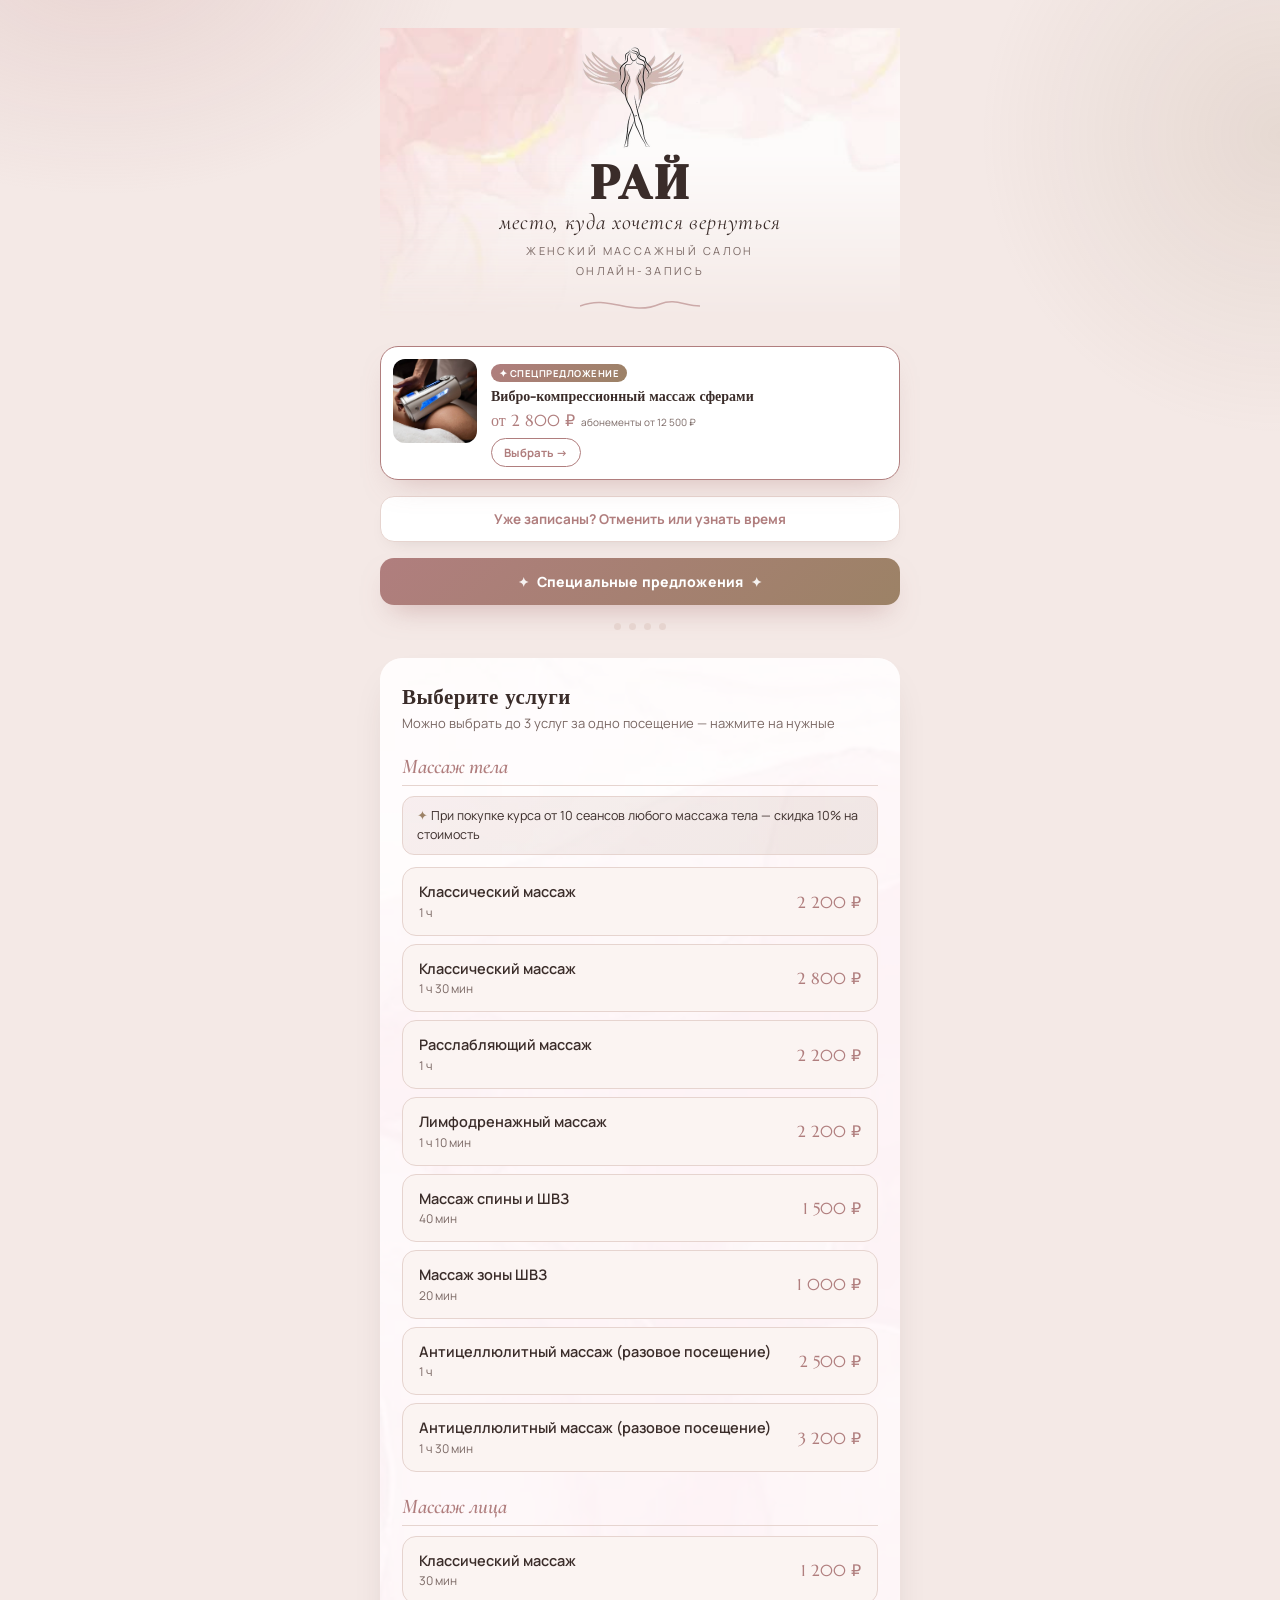
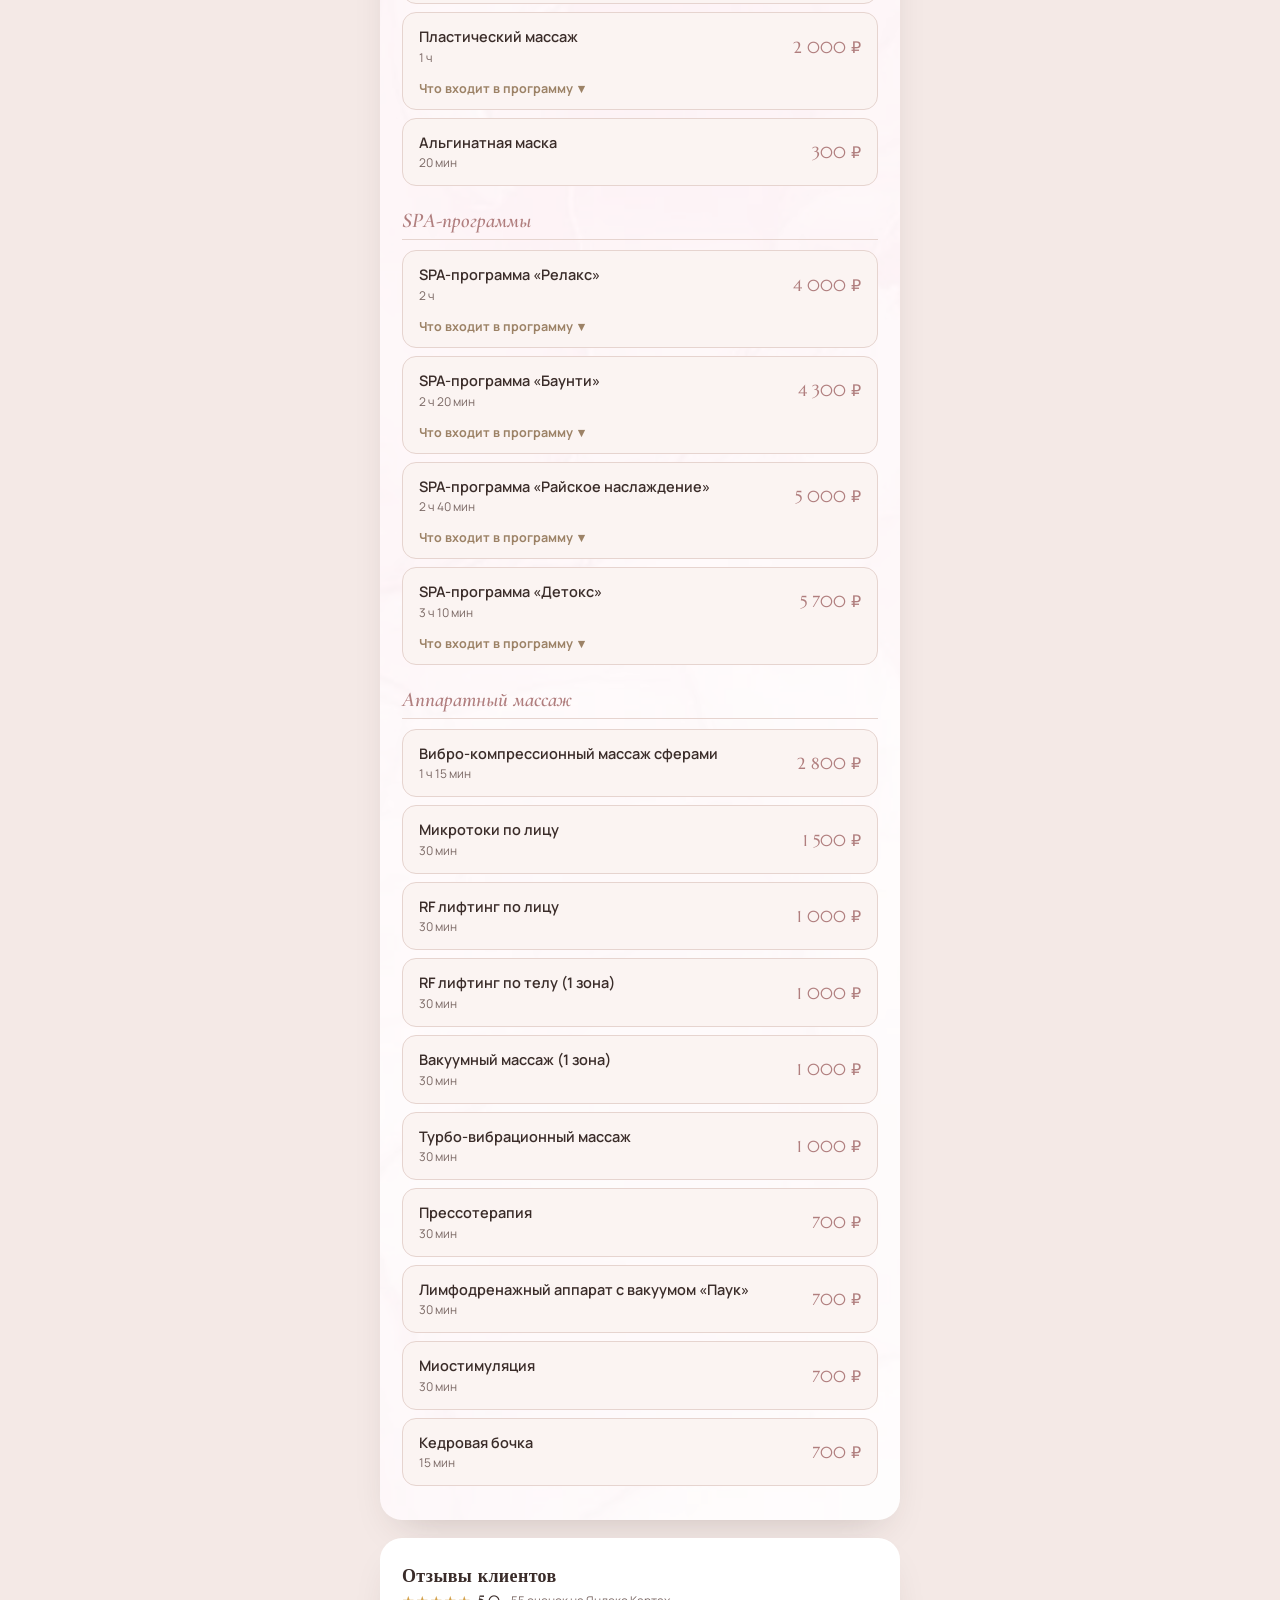
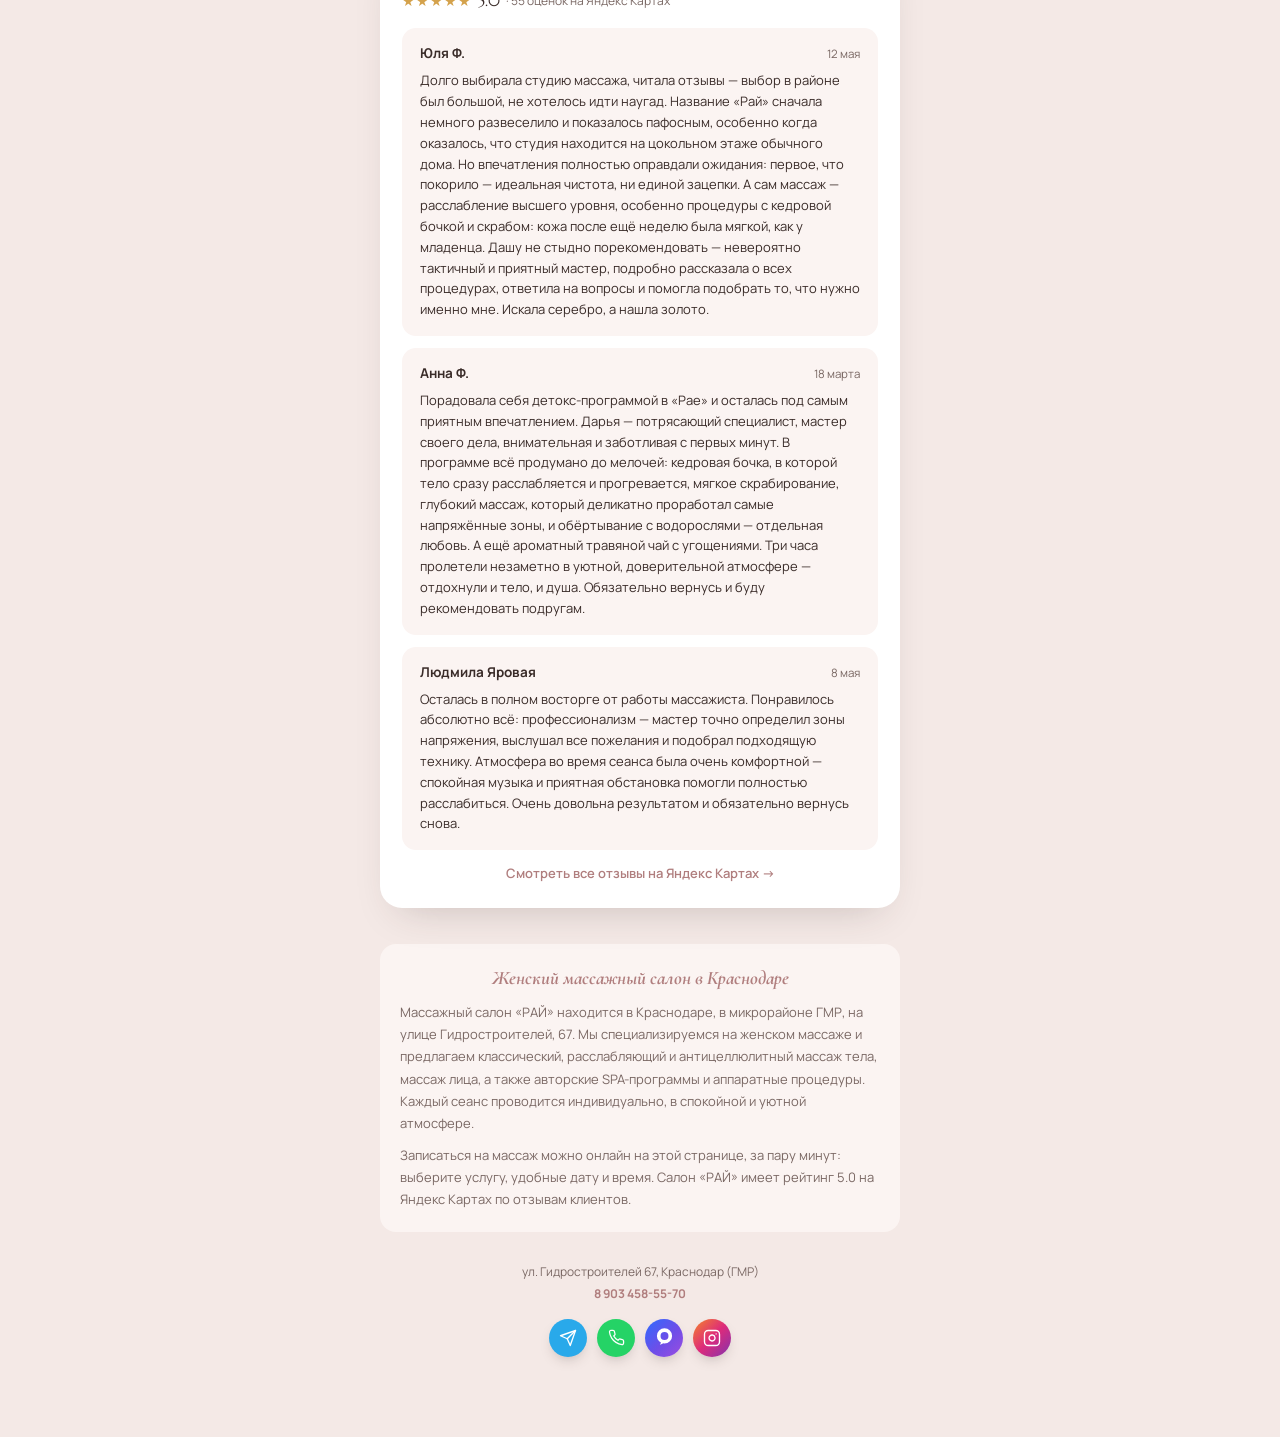
==== index.html @ a8d8741f "Add files via upload" ====
<!DOCTYPE html>
<html lang="ru">
<head>
<meta charset="UTF-8">
<meta name="viewport" content="width=device-width, initial-scale=1.0, maximum-scale=1.0">
<meta name="yandex-verification" content="b74f1791a8549907" />
<title>Женский массажный салон РАЙ в Краснодаре — онлайн-запись | rai-krd.ru</title>
<meta name="description" content="Женский массажный салон «РАЙ» в Краснодаре (ГМР, ул. Гидростроителей 67). Классический, расслабляющий, антицеллюлитный массаж, SPA-программы, массаж лица, аппаратные процедуры. Удобная онлайн-запись. Рейтинг 5.0 на Яндекс Картах.">
<meta name="keywords" content="массажный салон Краснодар, женский массаж Краснодар, массаж ГМР, массажный салон Гидростроителей, антицеллюлитный массаж Краснодар, спа программы Краснодар, массаж лица Краснодар, расслабляющий массаж, онлайн запись массаж Краснодар">
<meta name="robots" content="index, follow">
<meta name="geo.region" content="RU-KDA">
<meta name="geo.placename" content="Краснодар">

<meta property="og:type" content="website">
<meta property="og:title" content="Женский массажный салон РАЙ в Краснодаре">
<meta property="og:description" content="Классический, расслабляющий, антицеллюлитный массаж, SPA-программы и массаж лица. Онлайн-запись. Рейтинг 5.0 на Яндекс Картах.">
<meta property="og:url" content="https://rai-krd.ru">
<meta property="og:image" content="https://rai-krd.ru/logo-header.png">
<meta property="og:locale" content="ru_RU">

<link rel="canonical" href="https://rai-krd.ru">

<script type="application/ld+json">
{
  "@context": "https://schema.org",
  "@type": "HealthAndBeautyBusiness",
  "name": "РАЙ — женский массажный салон",
  "description": "Женский массажный салон в Краснодаре: классический, расслабляющий, антицеллюлитный массаж, SPA-программы, массаж лица и аппаратные процедуры.",
  "image": "https://rai-krd.ru/logo-header.png",
  "url": "https://rai-krd.ru",
  "telephone": "+7-903-458-55-70",
  "address": {
    "@type": "PostalAddress",
    "streetAddress": "ул. Гидростроителей, 67",
    "addressLocality": "Краснодар",
    "addressRegion": "Краснодарский край",
    "addressCountry": "RU"
  },
  "aggregateRating": {
    "@type": "AggregateRating",
    "ratingValue": "5.0",
    "reviewCount": "55"
  },
  "priceRange": "₽₽"
}
</script>

<link rel="icon" href="favicon.ico" sizes="any">
<link rel="icon" type="image/png" sizes="32x32" href="favicon-32.png">
<link rel="icon" type="image/png" sizes="16x16" href="favicon-16.png">
<link rel="apple-touch-icon" sizes="180x180" href="favicon-180.png">
<link rel="preconnect" href="https://fonts.googleapis.com">
<link rel="preconnect" href="https://fonts.gstatic.com" crossorigin>
<link href="https://fonts.googleapis.com/css2?family=Cormorant+Garamond:ital,wght@0,400;0,500;0,600;1,400&family=Marcellus&family=Yeseva+One&family=Manrope:wght@400;500;600;700&display=swap" rel="stylesheet">
<style>
  :root{
    --bg: #F4E9E6;
    --bg-soft: #FBF4F2;
    --card: #FFFFFF;
    --ink: #3A2C29;
    --ink-soft: #7A6864;
    --rose: #C99A9A;
    --rose-deep: #B07E7E;
    --bronze: #9C8266;
    --line: #E6D4CF;
    --shadow: 0 18px 40px -20px rgba(58,44,41,0.25);
    --radius: 22px;
    --good: #6E9C7C;
  }
  *{box-sizing:border-box;}
  html,body{margin:0;padding:0;}
  body{
    background: var(--bg);
    color: var(--ink);
    font-family:'Manrope', sans-serif;
    min-height:100vh;
    -webkit-font-smoothing:antialiased;
    position:relative;
    overflow-x:hidden;
  }
  body::before{
    content:"";
    position:fixed;
    inset:0;
    background:
      radial-gradient(ellipse 600px 400px at 8% -5%, rgba(201,154,154,0.25), transparent 60%),
      radial-gradient(ellipse 500px 500px at 100% 15%, rgba(156,130,102,0.15), transparent 60%);
    pointer-events:none;
    z-index:0;
  }

  .wrap{ max-width:560px; margin:0 auto; padding:28px 20px 80px; position:relative; z-index:1; }

  /* ---------- Header ---------- */
  header{ text-align:center; padding:18px 0 28px; position:relative; z-index:0; }
  header::before{
    content:"";
    position:absolute;
    inset:0;
    background: url('bg-header.jpg') center 20%/cover no-repeat;
    opacity:0.8;
    /* Плавное затухание вниз — без этого был бы виден жёсткий край фото */
    -webkit-mask-image: linear-gradient(to bottom, black 0%, black 40%, transparent 92%);
            mask-image: linear-gradient(to bottom, black 0%, black 40%, transparent 92%);
    z-index:-1;
    pointer-events:none;
  }
  .crest{ width:120px; height:auto; margin:0 auto 12px; display:block; }
  .brand-name{ font-family:'Yeseva One', serif; font-size:46px; letter-spacing:0.05em; margin:0; line-height:1; color:var(--ink); }
  .brand-tagline{
    font-family:'Cormorant Garamond', serif;
    font-style:italic;
    font-size:22px;
    letter-spacing:0.03em;
    color:var(--ink);
    margin-top:2px;
  }
  .brand-sub{ font-family:'Manrope', sans-serif; font-size:11px; letter-spacing:0.22em; text-transform:uppercase; color:var(--ink-soft); margin-top:6px; line-height:1.8; }
  .swoosh{ width:120px; height:14px; margin:18px auto 0; opacity:0.6; }

  /* ---------- Mode switch (tiny, unobtrusive) ---------- */
  .mode-switch{
    text-align:center;
    margin-top:14px;
  }
  .mode-switch a{
    font-size:11.5px;
    color:var(--ink-soft);
    text-decoration:underline;
    text-decoration-color: var(--line);
    cursor:pointer;
    opacity:0.7;
  }

  /* ---------- Step indicator ---------- */
  .steps{ display:flex; justify-content:center; align-items:center; gap:8px; margin-bottom:28px; }
  .step-dot{ width:7px;height:7px;border-radius:50%; background:var(--line); transition:all .35s ease; }
  .step-dot.active{ background:var(--rose-deep); width:22px;border-radius:5px; }
  .step-dot.done{ background:var(--bronze); }

  /* ---------- Cards ---------- */
  .panel{
    background:var(--card);
    border-radius:var(--radius);
    box-shadow:var(--shadow);
    padding:26px 22px;
    margin-bottom:18px;
    animation: rise .5s cubic-bezier(.2,.8,.2,1) both;
  }
  @keyframes rise{ from{opacity:0; transform:translateY(14px);} to{opacity:1; transform:translateY(0);} }
  .panel h2{ font-family:'Marcellus', serif; font-size:21px; letter-spacing:0.02em; margin:0 0 4px; color:var(--ink); }
  .panel .hint{ font-size:13px; color:var(--ink-soft); margin:0 0 20px; line-height:1.5; }

  /* Лёгкая фоновая подложка за выбором услуг — сама карточка остаётся
     белой (var(--card)), картинка проступает поверх неё слабым тоном,
     а сервис-карточки и текст сверху всё так же на непрозрачном фоне.
     ВАЖНО: overflow:hidden тут раньше стоял на #step1 (для скругления
     углов картинки), но это ломает position:sticky у .services-footer —
     sticky не работает, если у предка overflow отличен от visible.
     Скругление вместо этого делаем прямо на слое картинки. */
  #step1{ position:relative; z-index:0; }
  #step1::before{
    content:"";
    position:absolute;
    inset:0;
    background: url('bg-services.jpg') center/cover no-repeat;
    opacity:0.15;
    z-index:-1;
    pointer-events:none;
    border-radius: inherit;
  }

  /* ---------- Category labels ---------- */
  .category-label{
    font-family:'Cormorant Garamond', serif;
    font-style:italic;
    font-weight:600;
    font-size:21px;
    color:var(--rose-deep);
    margin:22px 0 10px;
    padding-bottom:6px;
    border-bottom:1px solid var(--line);
  }
  .category-label:first-of-type{ margin-top:0; }

  .category-note{
    background: linear-gradient(135deg, rgba(201,154,154,0.14), rgba(156,130,102,0.14));
    border:1px solid var(--line);
    border-radius:12px;
    padding:10px 14px;
    font-size:12.5px;
    color:var(--ink);
    line-height:1.5;
    margin-bottom:12px;
  }
  .category-note::before{ content:"✦ "; color:var(--bronze); }

  /* ---------- Service cards ---------- */
  .service{
    border:1.5px solid var(--line); border-radius:14px; margin-bottom:8px;
    transition: border-color .2s, background .2s, box-shadow .2s; background:var(--bg-soft);
    overflow:hidden;
  }
  .service:hover{ border-color:var(--rose); }
  .service-row{
    display:flex; justify-content:space-between; align-items:center; gap:14px;
    padding:14px 16px; cursor:pointer; position:relative;
    transition: padding-left .2s;
  }
  .service:active .service-row{ transform:scale(0.985); }
  .service.selected{
    border-color:var(--rose-deep);
    border-width:2px;
    background: rgba(201,154,154,0.22);
    box-shadow: 0 4px 14px -6px rgba(176,126,126,0.45);
  }
  .service.selected .service-row{ padding-left:44px; }
  .service.selected .service-name{ color:var(--rose-deep); font-weight:700; }
  .service.selected .service-row::before{
    content:"✓";
    position:absolute;
    left:14px;
    top:50%;
    transform:translateY(-50%);
    width:22px; height:22px;
    border-radius:50%;
    background:var(--rose-deep);
    color:#fff;
    font-size:13px;
    font-weight:700;
    display:flex; align-items:center; justify-content:center;
  }

  .spa-toggle{
    display:flex; align-items:center; gap:5px;
    margin:0 16px 12px; padding:0;
    background:none; border:none; cursor:pointer;
    font-family:'Manrope', sans-serif; font-weight:700; font-size:12.5px;
    color:var(--bronze);
  }
  .spa-toggle:hover{ color:var(--rose-deep); }
  .spa-chev{ transition: transform .2s; display:inline-block; }
  .spa-chev.open{ transform:rotate(180deg); }
  .spa-details{
    padding:0 16px 16px;
  }
  .spa-photo{
    width:100%; height:auto; border-radius:12px; margin-bottom:12px; display:block;
  }
  .spa-list{
    margin:0; padding-left:20px;
    font-size:13px; line-height:1.7; color:var(--ink);
  }
  .spa-list li{ margin-bottom:5px; }
  .spa-list li:last-child{ margin-bottom:0; }

  .services-footer{
    position:sticky;
    bottom:0;
    margin-top:18px;
    padding:14px 16px;
    background:var(--card);
    border-radius:16px;
    border:1.5px solid var(--rose-deep);
    box-shadow: 0 -8px 24px -12px rgba(58,44,41,0.25);
  }
  .services-footer-summary{
    display:flex;
    justify-content:space-between;
    align-items:center;
    font-size:13.5px;
    margin-bottom:10px;
    color:var(--ink);
  }
  .selected-total-price{
    font-family:'Marcellus', serif;
    font-size:17px;
    color:var(--rose-deep);
  }
  .service-name{ font-size:14.5px; font-weight:600; line-height:1.35; }
  .service-meta{ font-size:12px; color:var(--ink-soft); margin-top:2px; }
  .service-price{ font-family:'Marcellus', serif; font-size:16px; white-space:nowrap; color:var(--rose-deep); }

  /* ---------- Buttons ---------- */
  .btn{ width:100%; padding:16px; border-radius:14px; border:none; font-family:'Manrope'; font-weight:700; font-size:15px; letter-spacing:0.02em; cursor:pointer; transition: filter .2s, transform .15s, opacity .2s; }
  .btn-primary{ background: linear-gradient(135deg, var(--rose-deep), var(--bronze)); color:#fff; box-shadow: 0 14px 30px -10px rgba(176,126,126,0.55); }
  .btn-primary:disabled{ opacity:0.4; cursor:not-allowed; box-shadow:none; }
  .btn-primary:not(:disabled):hover{ filter:brightness(1.06); }
  .btn-primary:not(:disabled):active{ transform:scale(0.98); }
  .btn-ghost{ background:transparent; color:var(--ink-soft); font-weight:600; padding:12px; font-size:13px; }
  .my-booking-actions .btn{
    border:1.5px solid var(--line);
    border-radius:9px;
    background:transparent;
    font-weight:700;
  }
  .my-booking-actions .reschedule-btn{ color:var(--bronze); }
  .my-booking-actions .reschedule-btn:hover{ background:rgba(156,130,102,0.08); }
  .my-booking-actions .cancel-btn{ color:var(--rose-deep); }
  .my-booking-actions .cancel-btn:hover{ background:rgba(176,126,126,0.08); }
  .btn-telegram{
    display:block; text-align:center; text-decoration:none;
    background: linear-gradient(135deg, #34AADF, #2894C9);
    color:#fff;
    box-shadow: 0 14px 30px -10px rgba(40,148,201,0.55);
  }
  .btn-telegram:hover{ filter:brightness(1.06); }
  .btn-telegram:active{ transform:scale(0.98); }
  .btn-row{ display:flex; gap:10px; margin-top:6px; }

  /* ---------- Calendar ---------- */
  .cal-head{ display:flex; justify-content:space-between; align-items:center; margin-bottom:16px; }
  .cal-month{ font-family:'Marcellus', serif; font-size:17px; }
  .cal-nav-btn{ width:32px;height:32px; border-radius:50%; border:1.5px solid var(--line); background:var(--bg-soft); color:var(--ink); font-size:15px; cursor:pointer; display:flex;align-items:center;justify-content:center; }
  .cal-nav-btn:disabled{ opacity:0.35; cursor:not-allowed; }
  .cal-grid{ display:grid; grid-template-columns:repeat(7, 1fr); gap:6px; text-align:center; }
  .cal-dow{ font-size:11px; color:var(--ink-soft); font-weight:600; padding-bottom:6px; }
  .cal-day{ aspect-ratio:1; display:flex; align-items:center; justify-content:center; border-radius:50%; font-size:13.5px; font-weight:600; cursor:pointer; color:var(--ink); position:relative; transition: background .2s, color .2s; }
  .cal-day.empty{ visibility:hidden; cursor:default; }
  .cal-day.past{ color:#D8C9C5; cursor:not-allowed; }
  .cal-day.no-slots{ color:#D8C9C5; cursor:not-allowed; }
  .cal-day.available:hover{ background:var(--line); }
  .cal-day.available::after{ content:""; position:absolute; bottom:3px; width:4px;height:4px; border-radius:50%; background:var(--rose-deep); }
  .cal-day.selected{ background:var(--rose-deep); color:#fff; }
  .cal-day.selected::after{ display:none; }
  .cal-day.today{ box-shadow: inset 0 0 0 1.5px var(--bronze); }

  /* ---------- Time slots ---------- */
  .slots-title{ font-size:13px; color:var(--ink-soft); margin:20px 0 10px; }
  .slots-grid{ display:grid; grid-template-columns:repeat(3, 1fr); gap:8px; }
  .slot{ padding:11px 4px; text-align:center; border-radius:10px; border:1.5px solid var(--line); font-size:13.5px; font-weight:600; cursor:pointer; background:var(--bg-soft); transition:.2s; }
  .slot:hover{ border-color:var(--rose); }
  .slot.selected{ background:var(--rose-deep); color:#fff; border-color:var(--rose-deep); }
  .empty-state{ text-align:center; padding:26px 10px; color:var(--ink-soft); font-size:13.5px; line-height:1.6; }

  /* ---------- Form ---------- */
  .field{ margin-bottom:16px; }
  .field label{ display:block; font-size:12.5px; font-weight:700; color:var(--ink-soft); margin-bottom:7px; text-transform:uppercase; letter-spacing:0.04em; }
  .field input{ width:100%; padding:14px 16px; border-radius:12px; border:1.5px solid var(--line); font-family:'Manrope'; font-size:15px; background:var(--bg-soft); color:var(--ink); }
  .field input:focus{ outline:none; border-color:var(--rose-deep); }
  .field input::placeholder{ color:#C2B2AD; }
  .field input.input-warn{ border-color:var(--rose-deep); }
  .phone-warn{ display:none; margin-top:6px; font-size:12px; color:var(--rose-deep); line-height:1.4; }
  .phone-warn.visible{ display:block; }

  /* ---------- Summary ---------- */
  .summary{ background:var(--bg-soft); border-radius:14px; padding:16px 18px; margin-bottom:20px; border:1.5px dashed var(--line); }
  .summary-row{ display:flex; justify-content:space-between; font-size:13.5px; padding:5px 0; }
  .summary-row.total{ border-top:1px solid var(--line); margin-top:6px; padding-top:10px; font-weight:700; }
  .summary-row .label{ color:var(--ink-soft); }

  /* ---------- Confirmation ---------- */
  .confirm-icon{ width:64px;height:64px; margin:0 auto 18px; border-radius:50%; background:linear-gradient(135deg, var(--rose-deep), var(--bronze)); display:flex;align-items:center;justify-content:center; }
  .confirm-icon svg{ width:28px; height:28px; stroke:#fff; }
  .confirm-title{ font-family:'Marcellus', serif; font-size:23px; text-align:center; margin:0 0 8px; }
  .confirm-sub{ text-align:center; font-size:13.5px; color:var(--ink-soft); margin-bottom:24px; line-height:1.6; }
  .confirm-details{ background:var(--bg-soft); border-radius:14px; padding:18px; }
  .confirm-details .row{ display:flex; justify-content:space-between; padding:7px 0; font-size:13.5px; border-bottom:1px solid var(--line); }
  .confirm-details .row:last-child{ border-bottom:none; }

  .cancel-entry{ text-align:center; margin-bottom:16px; }
  .cancel-entry a{
    display:inline-block;
    width:100%;
    box-sizing:border-box;
    padding:13px 16px;
    border-radius:14px;
    border:1.5px solid var(--line);
    background:var(--card);
    box-shadow: 0 8px 20px -12px rgba(58,44,41,0.18);
    font-size:13.5px;
    font-weight:700;
    color:var(--rose-deep);
    text-decoration:none;
    cursor:pointer;
  }
  .cancel-entry a:hover{ border-color:var(--rose); }

  /* ---------- Промо-баннер (главная акция) ---------- */
  .promo-banner{
    position:relative;
    display:flex;
    gap:14px;
    background:var(--card);
    border-radius:18px;
    border:1.5px solid var(--rose-deep);
    box-shadow: 0 14px 30px -16px rgba(176,126,126,0.5);
    padding:12px;
    margin-bottom:16px;
    overflow:hidden;
  }
  .promo-photo{ flex-shrink:0; width:84px; height:84px; border-radius:12px; overflow:hidden; }
  .promo-photo img{ width:100%; height:100%; object-fit:cover; object-position:center 35%; }
  .promo-body{ flex:1; min-width:0; padding-top:1px; }
  .promo-badge{
    display:inline-block;
    background:linear-gradient(135deg, var(--rose-deep), var(--bronze));
    color:#fff;
    font-size:9.5px;
    font-weight:700;
    letter-spacing:0.05em;
    text-transform:uppercase;
    padding:2.5px 8px;
    border-radius:20px;
    margin-bottom:5px;
  }
  .promo-title{ font-family:'Marcellus', serif; font-size:14px; line-height:1.3; color:var(--ink); margin:0 0 5px; }
  .promo-price-row{ display:flex; align-items:baseline; gap:6px; margin-bottom:8px; flex-wrap:wrap; }
  .promo-price-main{ font-family:'Marcellus', serif; font-size:16px; color:var(--rose-deep); }
  .promo-price-sub{ font-size:10px; color:var(--ink-soft); }
  .promo-cta{
    display:inline-block;
    background:transparent;
    border:1.5px solid var(--rose-deep);
    color:var(--rose-deep);
    font-family:'Manrope', sans-serif;
    font-weight:700;
    font-size:11.5px;
    padding:6px 12px;
    border-radius:20px;
    cursor:pointer;
  }
  .promo-cta:hover{ background:rgba(176,126,126,0.08); }

  /* ---------- Яркая кнопка «Специальные предложения» ---------- */
  .special-offers-link{
    display:flex;
    align-items:center;
    justify-content:center;
    gap:8px;
    width:100%;
    margin-bottom:18px;
    padding:14px 16px;
    border:none;
    border-radius:14px;
    background:linear-gradient(135deg, var(--rose-deep), var(--bronze));
    color:#fff;
    font-family:'Manrope', sans-serif;
    font-weight:800;
    font-size:14px;
    letter-spacing:0.01em;
    cursor:pointer;
    box-shadow: 0 14px 28px -12px rgba(176,126,126,0.55);
    animation: special-offers-glow 2.6s ease-in-out infinite;
  }
  .special-offers-link .spark{ font-size:13px; opacity:0.9; }
  .special-offers-link:hover{ filter:brightness(1.05); }
  @keyframes special-offers-glow{
    0%, 100% { box-shadow: 0 14px 28px -12px rgba(176,126,126,0.55); }
    50% { box-shadow: 0 14px 34px -8px rgba(176,126,126,0.85); }
  }
  @media (prefers-reduced-motion: reduce){ .special-offers-link{ animation:none; } }

  /* ---------- Тизер абонемента внутри панели спецпредложений ---------- */
  .package-lead-teaser{
    margin-top:20px;
    padding-top:18px;
    border-top:1.5px dashed var(--line);
    text-align:center;
  }
  .package-lead-teaser-btn{
    display:inline-block;
    width:auto;
    border:1.5px solid var(--rose-deep);
    border-radius:20px;
    color:var(--rose-deep);
    font-weight:700;
    padding:10px 18px;
  }

  /* ---------- Модальное окно заявки на абонемент ---------- */
  .modal-overlay{
    position:fixed;
    inset:0;
    background:rgba(58,44,41,0.45);
    display:flex;
    align-items:flex-end;
    justify-content:center;
    z-index:200;
  }
  @media (min-width:600px){
    .modal-overlay{ align-items:center; padding:20px; }
  }
  .modal-box{
    position:relative;
    background:var(--card);
    border-radius:22px 22px 0 0;
    box-shadow:var(--shadow);
    padding:26px 22px 28px;
    width:100%;
    max-width:480px;
    max-height:90vh;
    overflow-y:auto;
  }
  @media (min-width:600px){
    .modal-box{ border-radius:22px; }
  }
  .modal-close{
    position:absolute; top:14px; right:14px;
    width:32px; height:32px;
    border-radius:50%;
    border:none;
    background:var(--bg-soft);
    color:var(--ink-soft);
    font-size:15px;
    cursor:pointer;
    display:flex; align-items:center; justify-content:center;
  }
  .modal-title{ font-family:'Marcellus', serif; font-size:19px; margin:0 0 4px; padding-right:34px; }

  .package-tier-list{ display:flex; flex-direction:column; gap:8px; margin:16px 0 18px; }
  .package-tier-card{
    display:flex;
    flex-direction:column;
    gap:3px;
    padding:12px 14px;
    border-radius:14px;
    border:1.5px solid var(--line);
    background:var(--bg-soft);
    cursor:pointer;
    text-align:left;
    font-family:'Manrope', sans-serif;
  }
  .package-tier-head{ display:flex; justify-content:space-between; align-items:center; }
  .package-tier-head span:first-child{ font-weight:700; font-size:14px; color:var(--ink); }
  .package-tier-price{ font-family:'Marcellus', serif; font-size:16px; color:var(--rose-deep); }
  .package-tier-save{ font-size:11px; font-weight:700; color:var(--good); }
  .package-tier-card.selected{ border-color:var(--rose-deep); background:linear-gradient(180deg,#fff 0%, var(--bg-soft) 100%); }

  footer{ text-align:center; margin-top:30px; font-size:12px; color:var(--ink-soft); line-height:1.7; }

  .seo-about{
    margin-top:36px;
    padding:22px 20px;
    background:var(--bg-soft);
    border-radius:16px;
  }
  .seo-about-title{
    font-family:'Cormorant Garamond', serif;
    font-style:italic;
    font-size:19px;
    color:var(--rose-deep);
    margin:0 0 12px;
    text-align:center;
  }
  .seo-about p{
    font-size:13px;
    line-height:1.7;
    color:var(--ink-soft);
    margin:0 0 10px;
  }
  .seo-about p:last-child{ margin-bottom:0; }

  .wifi-hint{
    text-align:center;
    font-size:11.5px;
    color:var(--ink-soft);
    margin-top:10px;
    line-height:1.5;
  }
  .footer-phone{
    display:inline-block;
    margin-top:2px;
    color:var(--rose-deep);
    font-weight:700;
    text-decoration:none;
  }
  .footer-phone:hover{ text-decoration:underline; }
  .footer-contacts{ display:flex; justify-content:center; gap:10px; margin-top:14px; }
  .contact-icon{
    width:38px;
    height:38px;
    border-radius:50%;
    display:flex;
    align-items:center;
    justify-content:center;
    box-shadow:0 6px 14px -6px rgba(58,44,41,0.35);
    transition: transform .15s;
  }
  .contact-icon:hover{ transform:translateY(-2px); }
  .contact-telegram{ background:#29A9EA; }
  .contact-whatsapp{ background:#25D366; }
  .contact-max{ background:linear-gradient(135deg, #2E6BFF 0%, #6E4EE8 55%, #9B4DE0 100%); }
  .contact-instagram{ background:linear-gradient(135deg, #F58529, #DD2A7B, #8134AF); }

  /* ---------- Reviews ---------- */
  .reviews-panel{ margin-top:8px; }
  .reviews-header{ margin-bottom:18px; }
  .reviews-rating{
    display:flex; align-items:center; gap:6px; margin-top:4px;
  }
  .reviews-stars{ color:#D4A24C; font-size:14px; letter-spacing:1px; }
  .reviews-score{ font-family:'Marcellus', serif; font-size:15px; color:var(--ink); }
  .reviews-count{ font-size:12px; color:var(--ink-soft); }
  .review-card{
    background:var(--bg-soft);
    border-radius:14px;
    padding:16px 18px;
    margin-bottom:12px;
  }
  .review-top{
    display:flex; justify-content:space-between; align-items:baseline;
    margin-bottom:8px;
  }
  .review-author{ font-weight:700; font-size:13.5px; color:var(--ink); }
  .review-date{ font-size:11.5px; color:var(--ink-soft); }
  .review-text{ font-size:13px; line-height:1.6; color:var(--ink); margin:0; }
  .reviews-link{
    display:block;
    text-align:center;
    margin-top:14px;
    font-size:13px;
    font-weight:600;
    color:var(--rose-deep);
    text-decoration:none;
  }
  .reviews-link:hover{ text-decoration:underline; }

  /* ============== ADMIN-SPECIFIC ============== */
  .tabs{ display:flex; background:var(--card); border-radius:14px; padding:5px; box-shadow:var(--shadow); margin-bottom:18px; }
  .tab{ flex:1; text-align:center; padding:11px; border-radius:10px; font-weight:700; font-size:13.5px; cursor:pointer; color:var(--ink-soft); transition:.2s; }
  .tab.active{ background:var(--rose-deep); color:#fff; }

  .week-nav{ display:flex; justify-content:space-between; align-items:center; margin-bottom:14px; }
  .week-nav button{ width:32px;height:32px;border-radius:50%; border:1.5px solid var(--line); background:var(--bg-soft); cursor:pointer; font-size:15px; }
  .week-label{ font-family:'Marcellus', serif; font-size:15px; }

  .day-row{ padding:14px 0; border-bottom:1px solid var(--line); }
  .day-row:last-child{ border-bottom:none; }
  .day-info-row{ display:flex; align-items:center; gap:10px; }
  .day-info{ width:84px; flex-shrink:0; }
  .day-name{ font-weight:700; font-size:14px; }
  .day-date{ font-size:11.5px; color:var(--ink-soft); }
  .day-off-label{ font-size:12.5px; color:var(--ink-soft); font-style:italic; }
  .toggle{ position:relative; width:42px;height:24px; border-radius:12px; background:var(--line); cursor:pointer; flex-shrink:0; transition:.2s; }
  .toggle.on{ background:var(--good); }
  .toggle::after{ content:""; position:absolute; top:2px; left:2px; width:20px;height:20px; border-radius:50%; background:#fff; transition:.2s; box-shadow:0 1px 3px rgba(0,0,0,0.2); }
  .toggle.on::after{ left:20px; }

  .intervals-wrap{ margin-top:12px; padding-left:94px; }
  .intervals-list{ display:flex; flex-direction:column; gap:8px; }
  .interval-row{ display:flex; align-items:center; gap:8px; }
  .time-input{ width:78px; padding:9px 6px; border-radius:9px; border:1.5px solid var(--line); font-family:'Manrope'; font-size:13px; background:var(--bg-soft); color:var(--ink); }
  .time-sep{ color:var(--ink-soft); font-size:13px; }
  .remove-interval-btn{
    width:26px; height:26px; border-radius:50%; border:1.5px solid var(--line);
    background:var(--bg-soft); color:var(--ink-soft); font-size:12px; cursor:pointer;
    display:flex; align-items:center; justify-content:center; flex-shrink:0; padding:0;
  }
  .remove-interval-btn:hover{ border-color:var(--rose-deep); color:var(--rose-deep); }
  .add-interval-btn{
    margin-top:8px; background:none; border:none; color:var(--bronze); font-size:12.5px;
    font-weight:700; cursor:pointer; padding:4px 0; font-family:'Manrope';
  }
  .add-interval-btn:hover{ color:var(--rose-deep); }

  @media (max-width: 380px){
    .intervals-wrap{ padding-left:0; margin-top:10px; }
    .time-input{ width:72px; }
    .brand-name{ font-size:36px; }
  }

  .save-status{ text-align:center; font-size:12.5px; color:var(--good); margin-top:10px; min-height:16px; }

  .booking-card{ border:1.5px solid var(--line); border-radius:14px; padding:14px 16px; margin-bottom:10px; background:var(--bg-soft); }
  .booking-top{ display:flex; justify-content:space-between; align-items:baseline; margin-bottom:6px; }
  .booking-date{ font-family:'Marcellus', serif; font-size:15px; }
  .booking-time{ font-weight:700; color:var(--rose-deep); }
  .booking-service{ font-size:13.5px; margin-bottom:4px; }
  .booking-client{ font-size:13px; color:var(--ink-soft); }
  .booking-comment{ font-size:12.5px; color:var(--ink-soft); font-style:italic; margin-top:6px; padding-top:6px; border-top:1px solid var(--line); }
  .cancel-booking-btn{
    margin-top:10px;
    width:100%;
    padding:9px;
    border-radius:9px;
    border:1.5px solid var(--line);
    background:transparent;
    color:var(--rose-deep);
    font-family:'Manrope';
    font-weight:700;
    font-size:12.5px;
    cursor:pointer;
  }
  .cancel-booking-btn:hover{ background:rgba(176,126,126,0.08); }
  .cancel-booking-btn:disabled{ opacity:0.5; cursor:not-allowed; }

  .hidden{ display:none !important; }

  @media (prefers-reduced-motion: reduce){ .panel{ animation:none; } }
</style>
</head>
<body>

<div class="wrap">

  <header>
    <img class="crest" src="logo-header.png" alt="РАЙ" width="120" height="103">
    <h1 class="brand-name">РАЙ</h1>
    <div class="brand-tagline">место, куда хочется вернуться</div>
    <div class="brand-sub" id="brandSub">Женский массажный салон<br>Онлайн-запись</div>
    <svg class="swoosh" viewBox="0 0 120 14"><path d="M0 7 C 30 -5, 50 18, 80 5 C 95 -1, 105 7, 120 7" stroke="#B07E7E" stroke-width="1.5" fill="none"/></svg>
  </header>

  <div id="clientView">
  

    <div class="promo-banner">
      <div class="promo-photo"><img src="promo-sphere-vibro.jpg" alt="Массаж сферами" loading="lazy"></div>
      <div class="promo-body">
        <span class="promo-badge">✦ Спецпредложение</span>
        <h3 class="promo-title">Вибро-компрессионный массаж сферами</h3>
        <div class="promo-price-row">
          <span class="promo-price-main">от 2 800 ₽</span>
          <span class="promo-price-sub">абонементы от 12 500 ₽</span>
        </div>
        <button class="promo-cta" id="promoBannerCta">Выбрать →</button>
      </div>
    </div>

    <div class="cancel-entry">
      <a id="openMyBookingsLink">Уже записаны? Отменить или узнать время</a>
    </div>

    <button class="special-offers-link" id="openSpecialOffersLink">
      <span class="spark">✦</span> Специальные предложения <span class="spark">✦</span>
    </button>

    <div class="panel hidden" id="specialOffersPanel">
      <h2 style="font-size:17px;">✦ Специальные предложения</h2>
      <p class="hint">Комплексы по спеццене — выбираете, как обычную услугу, дальше запись как всегда</p>
      <div id="specialOffersList"></div>
      <div class="services-footer hidden" id="specialOffersFooter">
        <div class="services-footer-summary" id="specialOffersSummary"></div>
        <button class="btn btn-primary" id="specialOffersToStep2" disabled>Продолжить</button>
      </div>

      <div class="package-lead-teaser">
        <p class="hint" style="margin-bottom:10px;">Интересует абонемент на массаж сферами со скидкой?</p>
        <button class="btn btn-ghost package-lead-teaser-btn" id="openPackageLeadFromPanel">✦ Абонемент со скидкой →</button>
      </div>
    </div>

    <!-- Заявка на абонемент — отдельное окно, намеренно не часть флоу записи -->
    <div class="modal-overlay hidden" id="packageLeadModalOverlay">
      <div class="modal-box">
        <button class="modal-close" id="packageLeadModalClose" aria-label="Закрыть">✕</button>
        <h2 class="modal-title">✦ Абонемент на массаж сферами</h2>
        <p class="hint">Выберите пакет — Дарья перезвонит и оформит абонемент</p>

        <div class="package-tier-list" id="packageTierList">
          <button type="button" class="package-tier-card" data-tier="5">
            <div class="package-tier-head"><span>5 сеансов</span><span class="package-tier-price">12 500 ₽</span></div>
            <span class="package-tier-save">Экономия 1 500 ₽ · бонус: массаж ШВЗ</span>
          </button>
          <button type="button" class="package-tier-card" data-tier="10">
            <div class="package-tier-head"><span>10 сеансов</span><span class="package-tier-price">23 000 ₽</span></div>
            <span class="package-tier-save">Экономия 5 000 ₽ · бонус: массаж лица + альгинатная маска</span>
          </button>
          <button type="button" class="package-tier-card" data-tier="15">
            <div class="package-tier-head"><span>15 сеансов</span><span class="package-tier-price">33 000 ₽</span></div>
            <span class="package-tier-save">Экономия 9 000 ₽ · бонус: массаж ШВЗ, лица и головы</span>
          </button>
        </div>

        <div class="field">
          <input type="text" id="packageLeadName" placeholder="Ваше имя" maxlength="100">
        </div>
        <div class="field">
          <input type="tel" id="packageLeadPhone" placeholder="+7 900 000-00-00" maxlength="18" inputmode="tel">
        </div>
        <!-- honeypot -->
        <div style="position:absolute; left:-9999px; top:-9999px;" aria-hidden="true">
          <label for="packageLeadWebsite">Website</label>
          <input type="text" id="packageLeadWebsite" name="website" tabindex="-1" autocomplete="off">
        </div>
        <button class="btn btn-primary" id="submitPackageLead" style="margin-top:6px;">Оставить заявку</button>
        <div class="save-status" id="packageLeadStatus"></div>
      </div>
    </div>

    <div class="panel hidden" id="myBookingsPanel">
      <h2 style="font-size:17px;">Ваша запись</h2>
      <p class="hint">Введите номер телефона, на который записывались</p>
      <div class="field">
        <input type="tel" id="myBookingsPhone" placeholder="+7 900 000-00-00" maxlength="18" inputmode="tel">
      </div>
      <!-- honeypot: обычный человек это поле не видит и не заполняет, только скрипты -->
      <div style="position:absolute; left:-9999px; top:-9999px;" aria-hidden="true">
        <label for="myBookingsWebsite">Website</label>
        <input type="text" id="myBookingsWebsite" name="website" tabindex="-1" autocomplete="off">
      </div>
      <button class="btn btn-primary" id="findMyBookings">Найти запись</button>
      <div class="save-status" id="myBookingsStatus"></div>
    </div>

    <div class="panel hidden" id="myBookingsListPanel">
      <h2 style="font-size:17px;">Ваши записи</h2>
      <div id="myBookingsResults"></div>
      <button class="btn btn-ghost" style="margin-top:4px;" id="backToPhoneSearch">← Ввести другой номер</button>
    </div>

    <div class="panel hidden" id="cancelConfirmPanel">
      <h2 style="font-size:17px;">Отменить запись?</h2>
      <p class="hint" id="cancelConfirmDetails"></p>
      <div class="btn-row">
        <button class="btn btn-ghost" id="cancelConfirmNo">Не отменять</button>
        <button class="btn btn-primary" id="cancelConfirmYes" style="background:var(--rose-deep);">Да, отменить</button>
      </div>
      <div class="save-status" id="cancelConfirmStatus"></div>
    </div>

    <div class="panel hidden" id="reschedulePanel">
      <h2 style="font-size:17px;">Изменить время</h2>
      <p class="hint" id="rescheduleHint"></p>
      <div class="slots-grid" id="rescheduleSlotsGrid"></div>
      <div id="rescheduleEmpty" class="hidden empty-state">Ой, простите — свободного времени на этот день, кажется, больше нет 🙏<br>Попробуйте выбрать другой день заново, через новую запись.</div>
      <div class="btn-row" style="margin-top:16px;">
        <button class="btn btn-ghost" id="rescheduleBack">← Назад</button>
        <button class="btn btn-primary" id="rescheduleConfirm" disabled>Подтвердить новое время</button>
      </div>
      <div class="save-status" id="rescheduleStatus"></div>
    </div>

    <div class="steps" id="stepsIndicator">
      <div class="step-dot" data-step="1"></div>
      <div class="step-dot" data-step="2"></div>
      <div class="step-dot" data-step="3"></div>
      <div class="step-dot" data-step="4"></div>
    </div>

    <div class="panel" id="step1">
      <h2>Выберите услуги</h2>
      <p class="hint">Можно выбрать до 3 услуг за одно посещение — нажмите на нужные</p>
      <div id="servicesList"></div>
      <div class="services-footer hidden" id="servicesFooter">
        <div class="services-footer-summary" id="selectedServicesSummary"></div>
        <button class="btn btn-primary" id="toStep2" disabled>Продолжить</button>
      </div>
    </div>

    <div class="panel hidden" id="step2">
      <h2>Дата и время</h2>
      <p class="hint" id="step2hint">Выберите удобный день</p>

      <div class="cal-head">
        <button class="cal-nav-btn" id="prevMonth">‹</button>
        <div class="cal-month" id="calMonthLabel"></div>
        <button class="cal-nav-btn" id="nextMonth">›</button>
      </div>
      <div class="cal-grid" id="calGrid"></div>

      <div id="slotsSection" class="hidden">
        <div class="slots-title">Свободное время</div>
        <div class="slots-grid" id="slotsGrid"></div>
      </div>

      <div class="btn-row" style="margin-top:22px;">
        <button class="btn btn-ghost" id="backTo1">← Назад</button>
        <button class="btn btn-primary" id="toStep3" disabled>Продолжить</button>
      </div>
    </div>

    <div class="panel hidden" id="step3">
      <h2>Ваши данные</h2>
      <p class="hint">Дарья свяжется с вами для подтверждения</p>

      <div class="summary" id="bookingSummary"></div>

      <div class="field">
        <label for="clientName">Имя</label>
        <input type="text" id="clientName" placeholder="Как вас зовут?" maxlength="30">
      </div>
      <div class="field">
        <label for="clientPhone">Телефон</label>
        <input type="tel" id="clientPhone" placeholder="+7 900 000-00-00" maxlength="18" inputmode="tel">
      </div>
      <div class="field">
        <label for="clientComment">Комментарий <span style="text-transform:none; font-weight:400;">(не обязательно)</span></label>
        <input type="text" id="clientComment" placeholder="Например: есть пожелания по маслу" maxlength="300">
      </div>

      <div class="field" style="display:flex; align-items:flex-start; gap:8px; margin-top:4px;">
        <input type="checkbox" id="consentPD" style="width:18px; height:18px; margin-top:2px; flex-shrink:0;">
        <label for="consentPD" style="font-size:12px; color:var(--ink-soft); font-weight:400; line-height:1.4; text-transform:none;">Я согласен(-на) на обработку персональных данных в соответствии с 152-ФЗ</label>
      </div>

      <div class="btn-row" style="margin-top:8px;">
        <button class="btn btn-ghost" id="backTo2">← Назад</button>
        <button class="btn btn-primary" id="submitBooking">Записаться</button>
      </div>
      <div class="wifi-hint">Если страница не отвечает — попробуйте подключиться к Wi-Fi и повторить запись</div>
    </div>

    <div class="panel hidden" id="step4">
      <div class="confirm-icon">
        <svg viewBox="0 0 24 24" fill="none" stroke-width="2.5" stroke-linecap="round" stroke-linejoin="round"><polyline points="20 6 9 17 4 12"></polyline></svg>
      </div>
      <h2 class="confirm-title">Запись принята</h2>
      <p class="confirm-sub">Дарья получила уведомление и подтвердит запись лично — ожидайте звонок или сообщение.</p>
      <div class="confirm-details" id="confirmDetails"></div>

      <a class="btn btn-telegram" style="margin-top:16px;" id="telegramReminderBtn" target="_blank" rel="noopener">🔔 Получать напоминания в Telegram</a>
      <p style="font-size:12px; color:var(--ink-soft); text-align:center; margin:6px 0 0; line-height:1.4;">Откроется чат с ботом — просто нажмите кнопку Start внутри Telegram</p>

      <button class="btn btn-primary" style="margin-top:16px;" id="newBooking">Записаться ещё раз</button>
    </div>

    <div class="panel reviews-panel" id="reviewsPanel">
      <div class="reviews-header">
        <div>
          <h2 style="font-size:18px; margin-bottom:2px;">Отзывы клиентов</h2>
          <div class="reviews-rating">
            <span class="reviews-stars">★★★★★</span>
            <span class="reviews-score">5.0</span>
            <span class="reviews-count">· 55 оценок на Яндекс Картах</span>
          </div>
        </div>
      </div>

      <div class="review-card">
        <div class="review-top">
          <span class="review-author">Юля Ф.</span>
          <span class="review-date">12 мая</span>
        </div>
        <p class="review-text">Долго выбирала студию массажа, читала отзывы — выбор в районе был большой, не хотелось идти наугад. Название «Рай» сначала немного развеселило и показалось пафосным, особенно когда оказалось, что студия находится на цокольном этаже обычного дома. Но впечатления полностью оправдали ожидания: первое, что покорило — идеальная чистота, ни единой зацепки. А сам массаж — расслабление высшего уровня, особенно процедуры с кедровой бочкой и скрабом: кожа после ещё неделю была мягкой, как у младенца. Дашу не стыдно порекомендовать — невероятно тактичный и приятный мастер, подробно рассказала о всех процедурах, ответила на вопросы и помогла подобрать то, что нужно именно мне. Искала серебро, а нашла золото.</p>
      </div>

      <div class="review-card">
        <div class="review-top">
          <span class="review-author">Анна Ф.</span>
          <span class="review-date">18 марта</span>
        </div>
        <p class="review-text">Порадовала себя детокс-программой в «Рае» и осталась под самым приятным впечатлением. Дарья — потрясающий специалист, мастер своего дела, внимательная и заботливая с первых минут. В программе всё продумано до мелочей: кедровая бочка, в которой тело сразу расслабляется и прогревается, мягкое скрабирование, глубокий массаж, который деликатно проработал самые напряжённые зоны, и обёртывание с водорослями — отдельная любовь. А ещё ароматный травяной чай с угощениями. Три часа пролетели незаметно в уютной, доверительной атмосфере — отдохнули и тело, и душа. Обязательно вернусь и буду рекомендовать подругам.</p>
      </div>

      <div class="review-card">
        <div class="review-top">
          <span class="review-author">Людмила Яровая</span>
          <span class="review-date">8 мая</span>
        </div>
        <p class="review-text">Осталась в полном восторге от работы массажиста. Понравилось абсолютно всё: профессионализм — мастер точно определил зоны напряжения, выслушал все пожелания и подобрал подходящую технику. Атмосфера во время сеанса была очень комфортной — спокойная музыка и приятная обстановка помогли полностью расслабиться. Очень довольна результатом и обязательно вернусь снова.</p>
      </div>

      <a class="reviews-link" href="https://yandex.ru/maps/-/CTURVCKZ" target="_blank" rel="noopener">Смотреть все отзывы на Яндекс Картах →</a>
    </div>

    <div class="seo-about">
      <h2 class="seo-about-title">Женский массажный салон в Краснодаре</h2>
      <p>Массажный салон «РАЙ» находится в Краснодаре, в микрорайоне ГМР, на улице Гидростроителей, 67. Мы специализируемся на женском массаже и предлагаем классический, расслабляющий и антицеллюлитный массаж тела, массаж лица, а также авторские SPA-программы и аппаратные процедуры. Каждый сеанс проводится индивидуально, в спокойной и уютной атмосфере.</p>
      <p>Записаться на массаж можно онлайн на этой странице, за пару минут: выберите услугу, удобные дату и время. Салон «РАЙ» имеет рейтинг 5.0 на Яндекс Картах по отзывам клиентов.</p>
    </div>

    <footer>
      ул. Гидростроителей 67, Краснодар (ГМР)<br>
      <a href="tel:+79034585570" class="footer-phone">8 903 458-55-70</a>

      <div class="footer-contacts">
        <a href="https://t.me/Daria_massage_Rai" target="_blank" rel="noopener" class="contact-icon contact-telegram" aria-label="Telegram">
          <svg viewBox="0 0 24 24" width="18" height="18" fill="none" stroke="#fff" stroke-width="1.8" stroke-linecap="round" stroke-linejoin="round"><line x1="22" y1="2" x2="11" y2="13"></line><polygon points="22 2 15 22 11 13 2 9 22 2"></polygon></svg>
        </a>
        <a href="https://wa.me/79034585570" target="_blank" rel="noopener" class="contact-icon contact-whatsapp" aria-label="WhatsApp">
          <svg viewBox="0 0 24 24" width="17" height="17" fill="none" stroke="#fff" stroke-width="1.8" stroke-linecap="round" stroke-linejoin="round"><path d="M22 16.92v3a2 2 0 0 1-2.18 2 19.79 19.79 0 0 1-8.63-3.07 19.5 19.5 0 0 1-6-6 19.79 19.79 0 0 1-3.07-8.67A2 2 0 0 1 4.11 2h3a2 2 0 0 1 2 1.72c.127.96.361 1.903.7 2.81a2 2 0 0 1-.45 2.11L8.09 9.91a16 16 0 0 0 6 6l1.27-1.27a2 2 0 0 1 2.11-.45c.907.339 1.85.573 2.81.7A2 2 0 0 1 22 16.92z"></path></svg>
        </a>
        <a href="https://max.ru/join/LfBXbW-cFWMDbSw-wZ1iiU8_fBMSZpPwXa2Xs5KF90w" target="_blank" rel="noopener" class="contact-icon contact-max" aria-label="MAX">
          <svg viewBox="0 0 24 24" width="19" height="19"><circle cx="12" cy="10" r="7.3" fill="none" stroke="#fff" stroke-width="4.6"></circle><path d="M7.6 15.2c.4 2.6-.3 4.4-1.5 5.6 1.8-.2 3.4-1 4.5-2 .5-.4.5-1.1.1-1.6-.8-1-2-1.6-3.1-2z" fill="#fff"></path></svg>
        </a>
        <a href="https://www.instagram.com/daria_massage_gmr" target="_blank" rel="noopener" class="contact-icon contact-instagram" aria-label="Instagram">
          <svg viewBox="0 0 24 24" width="18" height="18" fill="none" stroke="#fff" stroke-width="1.8" stroke-linecap="round" stroke-linejoin="round"><rect x="2" y="2" width="20" height="20" rx="5" ry="5"></rect><path d="M16 11.37A4 4 0 1 1 12.63 8 4 4 0 0 1 16 11.37z"></path><line x1="17.5" y1="6.5" x2="17.51" y2="6.5"></line></svg>
        </a>
      </div>
    </footer>
  </div>

</div>

<script>
// ============================================================
// УСЛУГИ САЛОНА "РАЙ"
// Чтобы изменить цену, длительность или добавить/убрать услугу —
// просто отредактируйте этот список.
// ============================================================

const SERVICE_CATEGORIES = [
  {
    category: "Массаж тела",
    note: "При покупке курса от 10 сеансов любого массажа тела — скидка 10% на стоимость",
    services: [
      { id: "body_classic_60", name: "Классический массаж", duration: 60, price: 2200 },
      { id: "body_classic_90", name: "Классический массаж", duration: 90, price: 2800 },
      { id: "body_relax", name: "Расслабляющий массаж", duration: 60, price: 2200 },
      { id: "body_lymph", name: "Лимфодренажный массаж", duration: 70, price: 2200 },
      { id: "back_neck", name: "Массаж спины и ШВЗ", duration: 40, price: 1500 },
      { id: "neck_only", name: "Массаж зоны ШВЗ", duration: 20, price: 1000 },
      { id: "anticellulite", name: "Антицеллюлитный массаж (разовое посещение)", duration: 60, price: 2500 },
      { id: "anticellulite_90", name: "Антицеллюлитный массаж (разовое посещение)", duration: 90, price: 3200 },
    ]
  },
  {
    category: "Массаж лица",
    services: [
      { id: "face_classic", name: "Классический массаж", duration: 30, price: 1200 },
      { id: "face_plastic", name: "Пластический массаж", duration: 60, price: 2000,
        includes: ["Миофасциальная обработка мышц шеи, верхней части спины, апоневроза головы и зоны декольте", "Буккальный массаж", "Классический массаж"] },
      { id: "face_alginate", name: "Альгинатная маска", duration: 20, price: 300 },
    ]
  },
  {
    category: "SPA-программы",
    services: [
      { id: "spa_relax", name: "SPA-программа «Релакс»", duration: 120, price: 4000,
        photo: "spa-relaks.jpg",
        includes: ["Распаривание в кедровой бочке", "Расслабляющий массаж с лавандовым маслом", "Классический массаж лица и головы", "Чаепитие с сухофруктами"] },
      { id: "spa_bounty", name: "SPA-программа «Баунти»", duration: 140, price: 4300,
        photo: "spa-baunti.jpg",
        includes: ["Распаривание в кедровой бочке", "Общий массаж тела по скрабу кокос и лайм", "Классический массаж лица", "Альгинатная маска", "Чаепитие с сухофруктами"] },
      { id: "spa_paradise", name: "SPA-программа «Райское наслаждение»", duration: 160, price: 5000,
        photo: "spa-raiskoe.jpg",
        includes: ["Распаривание в кедровой бочке", "Скрабирование тела скрабом цитрус", "Общий массаж тела с маслом цитрус", "Классический массаж лица", "Альгинатная маска", "Чаепитие с сухофруктами"] },
      { id: "spa_detox", name: "SPA-программа «Детокс»", duration: 190, price: 5700,
        photo: "spa-detoks.jpg",
        includes: ["Распаривание в кедровой бочке", "Скрабирование тела скрабом Ламинария", "Общий массаж тела (усиленный)", "Обёртывание Ламинария", "Лимфодренажный массаж лица", "Альгинатная маска", "Чаепитие с сухофруктами"] },
    ]
  },
  {
    category: "Аппаратный массаж",
    services: [
      { id: "sphere_vibro", name: "Вибро-компрессионный массаж сферами", duration: 75, price: 2800 },
      { id: "microcurrent_face", name: "Микротоки по лицу", duration: 30, price: 1500 },
      { id: "rf_face", name: "RF лифтинг по лицу", duration: 30, price: 1000 },
      { id: "rf_body", name: "RF лифтинг по телу (1 зона)", duration: 30, price: 1000 },
      { id: "vacuum", name: "Вакуумный массаж (1 зона)", duration: 30, price: 1000 },
      { id: "vibro", name: "Турбо-вибрационный массаж", duration: 30, price: 1000 },
      { id: "presso", name: "Прессотерапия", duration: 30, price: 700 },
      { id: "spider", name: "Лимфодренажный аппарат с вакуумом «Паук»", duration: 30, price: 700 },
      { id: "myostim", name: "Миостимуляция", duration: 30, price: 700 },
      { id: "cedar_barrel", name: "Кедровая бочка", duration: 15, price: 700 },
    ]
  },
  {
    // hidden: не попадает в обычный каталог (renderServices её фильтрует),
    // но остаётся в SERVICE_CATEGORIES — иначе getServiceById не найдёт эти
    // услуги при подсчёте суммы/длительности и оформлении брони.
    category: "Спецпредложения",
    hidden: true,
    services: [
      { id: "combo_face_1", name: "Комплекс для лица №1", duration: 90, price: 2700,
        includes: ["Классический массаж лица", "Микротоки по лицу", "Альгинатная маска"] },
      { id: "combo_face_2", name: "Комплекс для лица №2", duration: 120, price: 3500,
        includes: ["Пластический массаж лица", "Микротоки по лицу", "Альгинатная маска"] },
      { id: "combo_body_renew", name: "Комплекс «Обновление тела»", duration: 120, price: 3500,
        includes: ["Кедровая бочка", "Классический массаж тела (90 мин)", "Скрабирование тела"] },
    ]
  }
];

function getServiceById(id) {
  for (const cat of SERVICE_CATEGORIES) {
    const found = cat.services.find(s => s.id === id);
    if (found) return found;
  }
  return null;
}

function formatDuration(minutes) {
  if (minutes < 60) return `${minutes} мин`;
  const h = Math.floor(minutes / 60);
  const m = minutes % 60;
  if (m === 0) return `${h} ч`;
  return `${h} ч ${m} мин`;
}

// ============================================================
// Примечание: уведомления в Telegram теперь отправляются на стороне
// Cloud Function (внутри createBooking/deleteBooking), а не из браузера.
// Это решает проблему блокировки api.telegram.org у части клиентов —
// сервер не подчиняется тем же сетевым ограничениям, что у конечного
// пользователя без VPN.
// ============================================================

// ============================================================
// ОБЩИЕ УТИЛИТЫ ДАТЫ/ВРЕМЕНИ
// ============================================================

function pad(n){ return n.toString().padStart(2,'0'); }
function dateKeyFromParts(y,m,d){ return `${y}-${pad(m+1)}-${pad(d)}`; }
function dateKeyFromDate(d){ return `${d.getFullYear()}-${pad(d.getMonth()+1)}-${pad(d.getDate())}`; }
function todayKey(){ const t = new Date(); return dateKeyFromParts(t.getFullYear(), t.getMonth(), t.getDate()); }
function timeToMinutes(t){ const [h,m] = t.split(':').map(Number); return h*60+m; }
function minutesToTime(mins){ const h = Math.floor(mins/60); const m = mins%60; return `${pad(h)}:${pad(m)}`; }

// Экранируем спецсимволы перед вставкой данных клиента в innerHTML —
// без этого имя/комментарий со скриптом внутри могли бы выполниться
// в чужом браузере (XSS). Бэкенд теперь тоже режет угловые скобки на
// входе, но это резервный слой на случай старых записей или будущих багов.
function escapeHtml(str){
  return String(str ?? '').replace(/[&<>"']/g, c => ({
    '&': '&amp;', '<': '&lt;', '>': '&gt;', '"': '&quot;', "'": '&#39;'
  }[c]));
}

// ============================================================
// ОБЩЕЕ ХРАНИЛИЩЕ (используется и клиентом, и мастером)
// ============================================================

// ============================================================
// НАСТРОЙКИ YANDEX CLOUD FUNCTION (заменяет Supabase)
// ============================================================
const API_URL = 'https://functions.yandexcloud.net/d4e2n6barn7affiaklbn';

async function callApi(action, extra){
  const res = await fetch(API_URL, {
    method: 'POST',
    headers: { 'Content-Type': 'application/json' },
    body: JSON.stringify({ action, ...extra })
  });
  const data = await res.json().catch(() => ({}));
  if (!res.ok){
    throw new Error('api-error: ' + (data.error || res.status));
  }
  return data;
}

const Store = {
  schedule: {},
  bookedSlots: [], // только {date, start, end} — без личных данных клиентов

  async loadSchedule(){
    try{
      const data = await callApi('getSchedule');
      this.schedule = data.schedule || {};
    }catch(e){
      console.error('loadSchedule error:', e);
      this.schedule = {};
    }
  },

  async loadBookedSlots(){
    try{
      const data = await callApi('getBookedSlots');
      this.bookedSlots = data.slots || [];
    }catch(e){
      console.error('loadBookedSlots error:', e);
      this.bookedSlots = [];
    }
  },

  // Persist the full in-memory schedule in one call — the function overwrites
  // schedule.json entirely, so removed days are dropped automatically.
  async saveSchedule(){
    await callApi('saveSchedule', { schedule: this.schedule });
  },

  async deleteScheduleDay(dateKey){
    // Already handled by saveSchedule() overwriting the whole object —
    // kept as a no-op for compatibility with existing call sites.
  },

  async saveNewBooking(booking){
    // Сервер сам генерирует cancelCode и createdAt и validated-версию
    // остальных полей — возвращаем это клиенту, чтобы показать именно
    // то, что реально сохранено (а не то, что клиент отправил).
    const data = await callApi('createBooking', { booking });
    return data.booking;
  },

  // Проверка телефона и поиск/отмена/перенос теперь целиком на сервере —
  // клиент только показывает то, что сервер разрешил (см. index.js).
  async findByPhone(phone, hp){
    const data = await callApi('getBookingsByPhone', { phone, hp });
    return data.bookings || [];
  },

  async cancelByPhone(phone, id){
    return await callApi('cancelBookingByPhone', { phone, id });
  },

  async rescheduleByPhone(phone, id, newStart){
    return await callApi('rescheduleBookingByPhone', { phone, id, newStart });
  },

  async submitPackageLead(id, clientName, clientPhone, packageTier, hp){
    return await callApi('submitPackageLead', { id, clientName, clientPhone, packageTier, hp });
  },
};

function withTimeout(promise, ms){
  const timeout = new Promise((_, reject) => setTimeout(() => reject(new Error('timeout')), ms));
  return Promise.race([promise, timeout]);
}

// ============================================================



// ============================================================
// ===================  CLIENT-SIDE LOGIC  ====================
// ============================================================

const DOW_LABELS = ['Пн','Вт','Ср','Чт','Пт','Сб','Вс'];
const MONTH_LABELS = ['Январь','Февраль','Март','Апрель','Май','Июнь','Июль','Август','Сентябрь','Октябрь','Ноябрь','Декабрь'];

const MAX_SELECTED_SERVICES = 3;

const clientState = {
  selectedServiceIds: [], // массив id выбранных услуг, порядок = порядок выбора
  calendarMonth: new Date().getMonth(),
  calendarYear: new Date().getFullYear(),
  selectedDate: null,
  selectedSlot: null,
};

// Возвращает выбранные услуги как массив объектов (в порядке выбора)
function getSelectedServices(){
  return clientState.selectedServiceIds.map(id => getServiceById(id)).filter(Boolean);
}

function getSelectedTotalDuration(){
  return getSelectedServices().reduce((sum, s) => sum + s.duration, 0);
}

function getSelectedTotalPrice(){
  return getSelectedServices().reduce((sum, s) => sum + s.price, 0);
}

function getSelectedCombinedName(){
  return getSelectedServices().map(s => s.name).join(', ');
}

function buildServiceCardElement(svc){
  const el = document.createElement('div');
  el.className = 'service';
  el.dataset.id = svc.id;

  const hasDetails = Array.isArray(svc.includes) && svc.includes.length > 0;

  let detailsHtml = '';
  if (hasDetails){
    const photoHtml = svc.photo
      ? `<img class="spa-photo" src="${svc.photo}" alt="${svc.name}" loading="lazy">`
      : '';
    const listItems = svc.includes.map(item => `<li>${item}</li>`).join('');
    detailsHtml = `
      <button class="spa-toggle" data-toggle="${svc.id}">
        <span>Что входит в программу</span>
        <span class="spa-chev" data-chev="${svc.id}">▾</span>
      </button>
      <div class="spa-details hidden" data-details="${svc.id}">
        ${photoHtml}
        <ul class="spa-list">${listItems}</ul>
      </div>
    `;
  }

  el.innerHTML = `
    <div class="service-main">
      <div class="service-row">
        <div>
          <div class="service-name">${svc.name}</div>
          <div class="service-meta">${formatDuration(svc.duration)}</div>
        </div>
        <div class="service-price">${svc.price.toLocaleString('ru-RU')} ₽</div>
      </div>
      ${detailsHtml}
    </div>
  `;

  // Клик по строке услуги — выбор для записи
  el.querySelector('.service-row').addEventListener('click', () => toggleService(svc.id));

  // Клик по «Что входит» — раскрытие описания, без выбора услуги
  if (hasDetails){
    const toggleBtn = el.querySelector(`[data-toggle="${svc.id}"]`);
    toggleBtn.addEventListener('click', (e) => {
      e.stopPropagation();
      const details = el.querySelector(`[data-details="${svc.id}"]`);
      const chev = el.querySelector(`[data-chev="${svc.id}"]`);
      const nowHidden = details.classList.toggle('hidden');
      chev.classList.toggle('open', !nowHidden);
    });
  }

  return el;
}

function renderServices(){
  const container = document.getElementById('servicesList');
  container.innerHTML = '';
  SERVICE_CATEGORIES.filter(cat => !cat.hidden).forEach(cat => {
    const label = document.createElement('div');
    label.className = 'category-label';
    label.textContent = cat.category;
    container.appendChild(label);

    if (cat.note){
      const note = document.createElement('div');
      note.className = 'category-note';
      note.textContent = cat.note;
      container.appendChild(note);
    }

    cat.services.forEach(svc => {
      container.appendChild(buildServiceCardElement(svc));
    });
  });
  updateServicesFooter();
}

// Отдельная панель «Специальные предложения» — переиспользует те же карточки
// и то же состояние выбора (clientState.selectedServiceIds), что и обычный
// каталог, просто рисует другой, фиксированный набор услуг.
const SPECIAL_OFFER_IDS = ['sphere_vibro', 'combo_face_1', 'combo_face_2', 'combo_body_renew'];

function renderSpecialOffers(){
  const container = document.getElementById('specialOffersList');
  container.innerHTML = '';
  SPECIAL_OFFER_IDS
    .map(getServiceById)
    .filter(Boolean)
    .forEach(svc => container.appendChild(buildServiceCardElement(svc)));
  updateServicesFooter();
}



function toggleService(id){
  const idx = clientState.selectedServiceIds.indexOf(id);
  if (idx !== -1){
    // уже выбрана — снимаем выбор
    clientState.selectedServiceIds.splice(idx, 1);
  } else {
    if (clientState.selectedServiceIds.length >= MAX_SELECTED_SERVICES){
      alert(`Можно выбрать не более ${MAX_SELECTED_SERVICES} услуг за одно посещение`);
      return;
    }
    clientState.selectedServiceIds.push(id);
  }

  document.querySelectorAll('.service').forEach(el=>{
    el.classList.toggle('selected', clientState.selectedServiceIds.includes(el.dataset.id));
  });

  updateServicesFooter();
}

function updateServicesFooter(){
  const count = clientState.selectedServiceIds.length;
  const totalDuration = getSelectedTotalDuration();
  const totalPrice = getSelectedTotalPrice();

  // Оба футера (обычный каталог + панель «Спецпредложения») читают одно и
  // то же clientState.selectedServiceIds — синхронизируем сразу оба разом,
  // чтобы «Продолжить» появлялось там же, где человек сейчас смотрит.
  [
    { footerId: 'servicesFooter', summaryId: 'selectedServicesSummary', btnId: 'toStep2' },
    { footerId: 'specialOffersFooter', summaryId: 'specialOffersSummary', btnId: 'specialOffersToStep2' },
  ].forEach(({ footerId, summaryId, btnId }) => {
    const footer = document.getElementById(footerId);
    const btn = document.getElementById(btnId);
    if (!footer || !btn) return;

    if (count === 0){
      footer.classList.add('hidden');
      return;
    }

    footer.classList.remove('hidden');
    document.getElementById(summaryId).innerHTML = `
      <span>${count === 1 ? 'Выбрана 1 услуга' : `Выбрано услуг: ${count}`} · ${formatDuration(totalDuration)}</span>
      <span class="selected-total-price">${totalPrice.toLocaleString('ru-RU')} ₽</span>
    `;
    btn.disabled = false;
  });
}


// Те же пороги, что и на сервере (index.js) — держим в синхроне вручную,
// это просто предпросмотр для UX, финальное решение всегда за сервером.
// Считаем фактическое время услуг (end−start), 15-минутные буферы между
// визитами сюда не входят.
const DAILY_CLOSE_THRESHOLD_MIN = 5 * 60; // 300 — при достижении дня закрывается
const DAILY_HARD_CAP_MIN = 6 * 60;        // 360 — потолок, который нельзя пробить

function getDailyBookedMinutes(bookingsToday){
  return bookingsToday.reduce((sum, b) => sum + (timeToMinutes(b.end) - timeToMinutes(b.start)), 0);
}

// excludeSlot — необязательный {start, end}: при переносе времени уже
// существующей брони исключаем её собственный текущий слот из подсчёта,
// иначе бронь мешала бы сама себе и сдвиг даже на 15–30 минут был бы
// невозможен. Для обычной записи (excludeSlot не передан) поведение то же,
// что и раньше.
function getAvailableSlotsForDate(dateKeyStr, durationMinutes, excludeSlot){
  const intervals = Store.schedule[dateKeyStr];
  if (!intervals || !Array.isArray(intervals) || intervals.length === 0) return [];

  let bookingsToday = Store.bookedSlots.filter(b => b.date === dateKeyStr);
  if (excludeSlot){
    bookingsToday = bookingsToday.filter(b => !(b.start === excludeSlot.start && b.end === excludeSlot.end));
  }

  // «Мягкий» порог закрытия дня — это ограничение против переполнения
  // НОВЫМИ записями. При переносе клиент двигает свою же уже учтённую
  // бронь внутри того же дня, поэтому этот порог здесь не применяем —
  // только жёсткий потолок 6ч чуть ниже.
  const dailyMinutes = getDailyBookedMinutes(bookingsToday);
  if (!excludeSlot && dailyMinutes >= DAILY_CLOSE_THRESHOLD_MIN) return [];

  // Если суммы пока не хватает для закрытия дня, но именно ЭТА услуга
  // (например, длинная SPA-программа) пробила бы потолок 6ч — день
  // остаётся открытым для более коротких услуг, просто не для этой.
  if (dailyMinutes + durationMinutes > DAILY_HARD_CAP_MIN) return [];

  const slots = [];
  const STEP = 15;
  const BUFFER = 15; // минимальный промежуток между соседними записями

  intervals.forEach(interval => {
    if (!interval.start || !interval.end) return;
    const dayStart = timeToMinutes(interval.start);
    const dayEnd = timeToMinutes(interval.end);

    for (let t = dayStart; t + durationMinutes <= dayEnd; t += STEP) {
      const slotStart = t;
      const slotEnd = t + durationMinutes;

      if (dateKeyStr === todayKey()) {
        const now = new Date();
        const nowMinutes = now.getHours()*60 + now.getMinutes();
        if (slotStart <= nowMinutes + 30) continue;
      }

      // A slot conflicts if it falls within BUFFER minutes of any existing booking
      // on either side — this guarantees a 15-minute gap between consecutive appointments.
      const overlaps = bookingsToday.some(b => {
        const bStart = timeToMinutes(b.start) - BUFFER;
        const bEnd = timeToMinutes(b.end) + BUFFER;
        return slotStart < bEnd && slotEnd > bStart;
      });

      if (!overlaps) slots.push(minutesToTime(slotStart));
    }
  });

  // dedupe + sort, in case intervals overlap or produce the same slot twice
  return [...new Set(slots)].sort();
}

function dateHasAnySlots(dateKeyStr){
  if (clientState.selectedServiceIds.length === 0) return false;
  const intervals = Store.schedule[dateKeyStr];
  if (!intervals || !Array.isArray(intervals) || intervals.length === 0) return false;
  return getAvailableSlotsForDate(dateKeyStr, getSelectedTotalDuration()).length > 0;
}

function renderCalendar(){
  const y = clientState.calendarYear;
  const m = clientState.calendarMonth;

  document.getElementById('calMonthLabel').textContent = `${MONTH_LABELS[m]} ${y}`;

  const grid = document.getElementById('calGrid');
  grid.innerHTML = '';

  DOW_LABELS.forEach(d => {
    const el = document.createElement('div');
    el.className = 'cal-dow';
    el.textContent = d;
    grid.appendChild(el);
  });

  const firstDay = new Date(y, m, 1);
  let startOffset = firstDay.getDay() - 1;
  if (startOffset < 0) startOffset = 6;

  const daysInMonth = new Date(y, m+1, 0).getDate();

  for (let i=0; i<startOffset; i++){
    const el = document.createElement('div');
    el.className = 'cal-day empty';
    grid.appendChild(el);
  }

  const tKey = todayKey();

  for (let d=1; d<=daysInMonth; d++){
    const key = dateKeyFromParts(y,m,d);
    const el = document.createElement('div');
    el.textContent = d;
    el.classList.add('cal-day');

    const isPast = key < tKey;
    const hasSlots = !isPast && dateHasAnySlots(key);

    if (key === tKey) el.classList.add('today');
    if (isPast) {
      el.classList.add('past');
    } else if (hasSlots) {
      el.classList.add('available');
      el.addEventListener('click', () => selectDate(key));
    } else {
      el.classList.add('no-slots');
    }

    if (clientState.selectedDate === key) el.classList.add('selected');

    grid.appendChild(el);
  }

  const now = new Date();
  const prevBtn = document.getElementById('prevMonth');
  prevBtn.disabled = (y === now.getFullYear() && m === now.getMonth());
}

function selectDate(key){
  clientState.selectedDate = key;
  clientState.selectedSlot = null;
  pendingBooking = null; // параметры записи изменились — старая попытка больше не актуальна
  renderCalendar();
  renderSlots();
  document.getElementById('toStep3').disabled = true;
}

function renderSlots(){
  const section = document.getElementById('slotsSection');
  const grid = document.getElementById('slotsGrid');
  grid.innerHTML = '';

  if (!clientState.selectedDate){
    section.classList.add('hidden');
    return;
  }

  const slots = getAvailableSlotsForDate(clientState.selectedDate, getSelectedTotalDuration());

  if (slots.length === 0){
    section.classList.remove('hidden');
    grid.innerHTML = `<div class="empty-state" style="grid-column: 1 / -1;">На этот день свободного времени не осталось. Попробуйте другой день.</div>`;
    return;
  }

  section.classList.remove('hidden');
  slots.forEach(s => {
    const el = document.createElement('div');
    el.className = 'slot';
    el.textContent = s;
    if (clientState.selectedSlot === s) el.classList.add('selected');
    el.addEventListener('click', () => {
      clientState.selectedSlot = s;
      pendingBooking = null; // параметры записи изменились — старая попытка больше не актуальна
      document.querySelectorAll('.slot').forEach(x=>x.classList.remove('selected'));
      el.classList.add('selected');
      document.getElementById('toStep3').disabled = false;
    });
    grid.appendChild(el);
  });
}

function goToStep(n){
  [1,2,3,4].forEach(i => {
    document.getElementById('step'+i).classList.toggle('hidden', i !== n);
  });
  document.querySelectorAll('.step-dot').forEach(dot => {
    const s = Number(dot.dataset.step);
    dot.classList.toggle('active', s === n);
    dot.classList.toggle('done', s < n);
  });

  // Reviews are only relevant on the service-selection step; the cancel button stays visible on every step
  document.getElementById('reviewsPanel').classList.toggle('hidden', n !== 1);

  if (n === 2){
    document.getElementById('step2hint').textContent =
      `${getSelectedCombinedName()} · ${formatDuration(getSelectedTotalDuration())}`;
    renderCalendar();
    renderSlots();
  }
  if (n === 3){
    renderSummary();
  }
  window.scrollTo({top:0, behavior:'smooth'});
}

function renderSummary(){
  const services = getSelectedServices();
  const dateObj = new Date(clientState.selectedDate + 'T00:00:00');
  const dateStr = dateObj.toLocaleDateString('ru-RU', { day:'numeric', month:'long', weekday:'long' });

  const servicesRows = services.map(s => `
    <div class="summary-row"><span class="label">${s.name}</span><span>${s.price.toLocaleString('ru-RU')} ₽</span></div>
  `).join('');

  document.getElementById('bookingSummary').innerHTML = `
    ${servicesRows}
    <div class="summary-row"><span class="label">Дата</span><span>${dateStr}</span></div>
    <div class="summary-row"><span class="label">Время</span><span>${clientState.selectedSlot}</span></div>
    <div class="summary-row total"><span class="label">К оплате</span><span>${getSelectedTotalPrice().toLocaleString('ru-RU')} ₽</span></div>
  `;
}

let pendingBooking = null; // переживает повторные клики на одну и ту же попытку записи
let pendingPackageLeadId = null; // тот же приём для заявки на абонемент — см. submitBooking

async function submitBooking(){
  const btn = document.getElementById('submitBooking');

  // Защита от двойного клика: если запрос уже в процессе — игнорируем повторное нажатие
  if (btn.dataset.submitting === '1') return;

  const name = document.getElementById('clientName').value.trim();
  const phone = document.getElementById('clientPhone').value.trim();
  const comment = document.getElementById('clientComment').value.trim();

  if (!name || !phone){
    alert('Пожалуйста, заполните имя и телефон');
    return;
  }

  if (!document.getElementById('consentPD').checked){
    alert('Пожалуйста, подтвердите согласие на обработку персональных данных');
    return;
  }

  // Мобильный РФ: 11 цифр, код страны 7 (принимаем и 8), код оператора — всегда
  // на 9. Проверка на 9 отсекает и «+7 (8xx)», и городские номера, по которым
  // Дарья потом не дозвонится.
  const digitsOnly = phone.replace(/\D/g, '');
  const phoneDigits = digitsOnly.startsWith('8') ? '7' + digitsOnly.slice(1) : digitsOnly;
  if (phoneDigits.length !== 11 || !/^79/.test(phoneDigits)){
    alert('Проверьте номер телефона: мобильный начинается с +7 9, например +7 900 000-00-00');
    return;
  }

  // Создаём объект записи только один раз — повторные попытки (после сбоя)
  // переиспользуют тот же id, чтобы upsert не создавал дубликаты.
  if (!pendingBooking){
    const services = getSelectedServices();
    const totalDuration = getSelectedTotalDuration();
    const totalPrice = getSelectedTotalPrice();
    const startMinutes = timeToMinutes(clientState.selectedSlot);
    const endTime = minutesToTime(startMinutes + totalDuration);

    pendingBooking = {
      id: 'bk_' + Date.now() + '_' + Math.random().toString(36).slice(2, 8),
      date: clientState.selectedDate,
      start: clientState.selectedSlot,
      end: endTime,
      serviceName: services.map(s => s.name).join(', '),
      serviceDuration: totalDuration,
      servicePrice: totalPrice,
      clientName: name,
      clientPhone: phone,
      comment: comment,
      createdAt: new Date().toISOString()
    };
  }

  const booking = pendingBooking;

  btn.dataset.submitting = '1';
  btn.disabled = true;
  btn.textContent = 'Отправляем...';

  try{
    // Более долгий таймаут — Yandex Cloud Function может "холодно" стартовать
    // после паузы в обращениях, первый запрос иногда занимает дольше обычного.
    // Уведомление в Telegram отправляется самой функцией на сервере — отдельного
    // вызова из браузера больше не требуется.
    const savedBooking = await withTimeout(Store.saveNewBooking(booking), 20000);
    if (!Store.bookedSlots.some(b => b.date === booking.date && b.start === booking.start && b.end === booking.end)){
      Store.bookedSlots.push({ date: booking.date, start: booking.start, end: booking.end });
    }
    pendingBooking = null;
    // savedBooking — это то, что реально записано на сервере (сервер сам
    // проставляет cancelCode/createdAt). На случай сбоя ответа подстрахуемся
    // локальным объектом, чтобы экран подтверждения не сломался совсем.
    showConfirmation(savedBooking || booking);
  }catch(e){
    console.error('Booking submission error:', e);

    // Особый случай: пока клиент оформлял запись, это время заняли —
    // сервер отклонил попытку. Нужно вернуть к выбору времени с актуальными данными.
    if (e && String(e.message).includes('slot-taken')){
      alert('Это время только что заняли. Пожалуйста, выберите другое.');
      pendingBooking = null;
      clientState.selectedSlot = null;
      btn.dataset.submitting = '0';
      btn.disabled = false;
      btn.textContent = 'Записаться';
      try{ await Store.loadBookedSlots(); }catch(err){ /* покажем что есть */ }
      goToStep(2);
      return;
    }

    // Похожий случай: пока клиент оформлял запись, набралось 5ч на этот
    // день и он закрылся для новых броней (например, кто-то другой успел
    // записаться первым). Тоже возвращаем к выбору даты/времени.
    if (e && String(e.message).includes('day-full')){
      alert('На этот день уже набралось достаточно записей. Пожалуйста, выберите другую дату.');
      pendingBooking = null;
      clientState.selectedDate = null;
      clientState.selectedSlot = null;
      btn.dataset.submitting = '0';
      btn.disabled = false;
      btn.textContent = 'Записаться';
      try{ await Store.loadBookedSlots(); }catch(err){ /* покажем что есть */ }
      goToStep(2);
      return;
    }

    let msg = 'Не удалось отправить запись. Попробуйте ещё раз.';
    if (e && e.message === 'timeout'){
      msg = 'Сервер долго не отвечает. Можно попробовать ещё раз — повторное нажатие не создаст вторую запись.';
    } else if (e && String(e.message).includes('api-error')){
      msg = 'Не удалось подключиться к серверу. Проверьте интернет и попробуйте снова.';
    }
    alert(msg);
    // pendingBooking НЕ сбрасываем — следующая попытка переиспользует тот же id
    btn.dataset.submitting = '0';
    btn.disabled = false;
    btn.textContent = 'Записаться';
  }
}

function showConfirmation(booking){
  const dateObj = new Date(booking.date + 'T00:00:00');
  const dateStr = dateObj.toLocaleDateString('ru-RU', { day:'numeric', month:'long', weekday:'long' });

  document.getElementById('confirmDetails').innerHTML = `
    <div class="row"><span>Услуга</span><span>${escapeHtml(booking.serviceName)}</span></div>
    <div class="row"><span>Дата</span><span>${escapeHtml(dateStr)}</span></div>
    <div class="row"><span>Время</span><span>${escapeHtml(booking.start)}–${escapeHtml(booking.end)}</span></div>
    <div class="row"><span>Имя</span><span>${escapeHtml(booking.clientName)}</span></div>
    <div class="row"><span>Телефон</span><span>${escapeHtml(booking.clientPhone)}</span></div>
  `;
  document.getElementById('telegramReminderBtn').href = `https://t.me/rai_massage_bot?start=${booking.id}`;
  clientState.lastBookingId = booking.id;
  goToStep(4);
}

// ============================================================
// «ВАША ЗАПИСЬ» — поиск по телефону, отмена и перенос времени
// ============================================================
// Владение бронью подтверждается телефоном (тем же, что уже прошёл
// проверку в getBookingsByPhone) — взамен прежнего 6-значного кода.
// Все проверки задваиваются на сервере (index.js), это только UI.

const myBookingsState = {
  phone: null,        // как ввёл клиент — нужен для последующих cancel/reschedule
  bookings: [],        // последний результат поиска
  activeBooking: null,  // бронь, которую сейчас отменяют/переносят
  selectedNewStart: null,
};

function showMyBookingsScreen(id){
  ['myBookingsPanel','myBookingsListPanel','cancelConfirmPanel','reschedulePanel'].forEach(s => {
    document.getElementById(s).classList.toggle('hidden', s !== id);
  });
}

function renderMyBookingsList(){
  const container = document.getElementById('myBookingsResults');
  container.innerHTML = myBookingsState.bookings.map(b => {
    const dateObj = new Date(b.date + 'T00:00:00');
    const dateStr = dateObj.toLocaleDateString('ru-RU', { day:'numeric', month:'long', weekday:'short' });
    return `
      <div class="booking-card">
        <div class="booking-top"><span class="booking-date">${escapeHtml(dateStr)}</span><span class="booking-time">${escapeHtml(b.start)}–${escapeHtml(b.end)}</span></div>
        <div class="booking-service">${escapeHtml(b.serviceName)}</div>
        <div class="btn-row my-booking-actions" style="margin-top:8px;">
          <button class="btn reschedule-btn" data-id="${escapeHtml(b.id)}" style="font-size:12.5px; padding:8px;">Изменить время</button>
          <button class="btn cancel-btn" data-id="${escapeHtml(b.id)}" style="font-size:12.5px; padding:8px;">Отменить</button>
        </div>
      </div>`;
  }).join('');

  container.querySelectorAll('.cancel-btn').forEach(btn => {
    btn.addEventListener('click', () => openCancelConfirm(btn.dataset.id));
  });
  container.querySelectorAll('.reschedule-btn').forEach(btn => {
    btn.addEventListener('click', () => openReschedule(btn.dataset.id));
  });
}

function openCancelConfirm(bookingId){
  const booking = myBookingsState.bookings.find(b => b.id === bookingId);
  if (!booking) return;
  myBookingsState.activeBooking = booking;

  const dateObj = new Date(booking.date + 'T00:00:00');
  const dateStr = dateObj.toLocaleDateString('ru-RU', { day:'numeric', month:'long' });
  document.getElementById('cancelConfirmDetails').textContent =
    `${dateStr}, ${booking.start} · ${booking.serviceName}. Время снова станет доступно другим клиентам.`;
  document.getElementById('cancelConfirmStatus').textContent = '';
  document.getElementById('cancelConfirmYes').disabled = false;
  document.getElementById('cancelConfirmYes').textContent = 'Да, отменить';
  showMyBookingsScreen('cancelConfirmPanel');
}

function openReschedule(bookingId){
  const booking = myBookingsState.bookings.find(b => b.id === bookingId);
  if (!booking) return;
  myBookingsState.activeBooking = booking;
  myBookingsState.selectedNewStart = null;

  const dateObj = new Date(booking.date + 'T00:00:00');
  const dateStr = dateObj.toLocaleDateString('ru-RU', { day:'numeric', month:'long', weekday:'long' });
  document.getElementById('rescheduleHint').textContent = `${dateStr} · свободное время в этот день`;
  document.getElementById('rescheduleStatus').textContent = '';
  document.getElementById('rescheduleConfirm').disabled = true;

  renderRescheduleSlots();
  showMyBookingsScreen('reschedulePanel');
}

function renderRescheduleSlots(){
  const booking = myBookingsState.activeBooking;
  const grid = document.getElementById('rescheduleSlotsGrid');
  const empty = document.getElementById('rescheduleEmpty');
  const duration = timeToMinutes(booking.end) - timeToMinutes(booking.start);

  const slots = getAvailableSlotsForDate(booking.date, duration, { start: booking.start, end: booking.end });

  if (slots.length === 0){
    grid.classList.add('hidden');
    empty.classList.remove('hidden');
    return;
  }

  grid.classList.remove('hidden');
  empty.classList.add('hidden');
  grid.innerHTML = '';
  slots.forEach(s => {
    const el = document.createElement('div');
    el.className = 'slot';
    el.textContent = s;
    if (myBookingsState.selectedNewStart === s) el.classList.add('selected');
    el.addEventListener('click', () => {
      myBookingsState.selectedNewStart = s;
      grid.querySelectorAll('.slot').forEach(x => x.classList.remove('selected'));
      el.classList.add('selected');
      document.getElementById('rescheduleConfirm').disabled = false;
    });
    grid.appendChild(el);
  });
}

function resetBooking(){
  clientState.selectedServiceIds = [];
  clientState.selectedDate = null;
  clientState.selectedSlot = null;
  pendingBooking = null;
  document.getElementById('clientName').value = '';
  document.getElementById('clientPhone').value = '';
  document.getElementById('clientComment').value = '';
  document.getElementById('submitBooking').disabled = false;
  document.getElementById('submitBooking').dataset.submitting = '0';
  document.getElementById('submitBooking').textContent = 'Записаться';
  document.querySelectorAll('.service').forEach(el=>el.classList.remove('selected'));
  updateServicesFooter();
  goToStep(1);
}

// ============================================================
// INIT — клиентская страница
// ============================================================
// ============================================================
// АВТОФОРМАТИРОВАНИЕ ТЕЛЕФОНА
// ============================================================
// При вводе автоматически подставляет +7 и форматирует как
// +7 (900) 000-00-00, чтобы все номера в базе были единообразны.

function setupPhoneAutoFormat(input){
  // Подсказка под полем — показываем, если код оператора не начинается с 9
  // (городской номер, опечатка). Создаём её из JS, чтобы не дублировать
  // разметку у всех трёх полей телефона на странице.
  const warn = document.createElement('div');
  warn.className = 'phone-warn';
  warn.textContent = 'Проверьте номер: мобильный начинается с +7 9…';
  input.insertAdjacentElement('afterend', warn);

  function updateWarn(){
    const digits = input.value.replace(/\D/g, '');
    const bad = digits.length >= 2 && digits.charAt(1) !== '9';
    warn.classList.toggle('visible', bad);
    input.classList.toggle('input-warn', bad);
  }

  function buildFormatted(rawDigits){
    let digits = rawDigits;
    if (digits.startsWith('8')) digits = '7' + digits.slice(1);
    if (!digits.startsWith('7') && digits.length > 0) digits = '7' + digits;
    // Частая ошибка: в поле уже стоит «+7», а человек по привычке набирает
    // номер с восьмёрки — получается +7 (8xx). Мобильных кодов на 8 не бывает,
    // поэтому лишнюю восьмёрку сразу после кода страны молча выбрасываем.
    while (digits.length > 1 && digits.charAt(1) === '8') digits = '7' + digits.slice(2);
    digits = digits.slice(0, 11);

    if (digits.length === 0) return '';

    let formatted = '+7';
    const rest = digits.slice(1);
    if (rest.length > 0) formatted += ' (' + rest.slice(0, 3);
    if (rest.length >= 3) formatted += ') ' + rest.slice(3, 6);
    if (rest.length >= 6) formatted += '-' + rest.slice(6, 8);
    if (rest.length >= 8) formatted += '-' + rest.slice(8, 10);
    return formatted;
  }

  // Возвращает позицию курсора в отформатированной строке сразу после N-й цифры
  function caretAfterDigit(formatted, digitCount){
    if (digitCount <= 0) return formatted.length > 0 ? 2 : 0; // после "+7"
    let count = 0;
    for (let i = 0; i < formatted.length; i++){
      if (/\d/.test(formatted[i])){
        count++;
        if (count === digitCount) return i + 1;
      }
    }
    return formatted.length;
  }

  // Backspace/Delete обрабатываем вручную: находим ближайшую реальную цифру
  // в направлении стирания и удаляем именно её, а не разделитель форматирования.
  input.addEventListener('keydown', (e) => {
    if (e.key !== 'Backspace' && e.key !== 'Delete') return;
    if (input.selectionStart !== input.selectionEnd) return; // есть выделение — пусть браузер удаляет как обычно

    const value = input.value;
    const pos = input.selectionStart;
    let removeIndex;

    if (e.key === 'Backspace'){
      removeIndex = pos - 1;
      while (removeIndex >= 0 && !/\d/.test(value[removeIndex])) removeIndex--;
      if (removeIndex < 0){ e.preventDefault(); return; }
    } else {
      removeIndex = pos;
      while (removeIndex < value.length && !/\d/.test(value[removeIndex])) removeIndex++;
      if (removeIndex >= value.length){ e.preventDefault(); return; }
    }

    e.preventDefault();
    const digitsBeforeRemoved = (value.slice(0, removeIndex).match(/\d/g) || []).length;
    const newValue = value.slice(0, removeIndex) + value.slice(removeIndex + 1);
    const newDigits = newValue.replace(/\D/g, '');
    const formatted = buildFormatted(newDigits);

    input.value = formatted;
    const caret = caretAfterDigit(formatted, digitsBeforeRemoved);
    input.setSelectionRange(caret, caret);
    updateWarn();
  });

  input.addEventListener('input', () => {
    const digits = input.value.replace(/\D/g, '');
    input.value = buildFormatted(digits);
    updateWarn();
  });

  // При фокусе на пустое поле сразу подставляем +7 — так пользователю
  // остаётся только дописать сами цифры номера.
  input.addEventListener('focus', () => {
    if (input.value.trim() === ''){
      input.value = '+7 ';
    }
  });
}

async function init(){
  renderServices();
  await Store.loadSchedule();
  await Store.loadBookedSlots();
  renderCalendar(); // refresh now that schedule/bookings are loaded

  setupPhoneAutoFormat(document.getElementById('clientPhone'));

  document.getElementById('prevMonth').addEventListener('click', () => {
    clientState.calendarMonth--;
    if (clientState.calendarMonth < 0){ clientState.calendarMonth = 11; clientState.calendarYear--; }
    clientState.selectedDate = null;
    clientState.selectedSlot = null;
    renderCalendar();
    renderSlots();
  });
  document.getElementById('nextMonth').addEventListener('click', () => {
    clientState.calendarMonth++;
    if (clientState.calendarMonth > 11){ clientState.calendarMonth = 0; clientState.calendarYear++; }
    clientState.selectedDate = null;
    clientState.selectedSlot = null;
    renderCalendar();
    renderSlots();
  });
  document.getElementById('backTo1').addEventListener('click', () => goToStep(1));
  document.getElementById('toStep2').addEventListener('click', () => goToStep(2));
  document.getElementById('specialOffersToStep2').addEventListener('click', () => {
    document.getElementById('specialOffersPanel').classList.add('hidden');
    goToStep(2);
  });
  document.getElementById('toStep3').addEventListener('click', () => goToStep(3));
  document.getElementById('backTo2').addEventListener('click', () => goToStep(2));
  document.getElementById('submitBooking').addEventListener('click', submitBooking);
  document.getElementById('newBooking').addEventListener('click', resetBooking);

  document.getElementById('openMyBookingsLink').addEventListener('click', () => {
    const screens = ['myBookingsPanel','myBookingsListPanel','cancelConfirmPanel','reschedulePanel'];
    const anyOpen = screens.some(id => !document.getElementById(id).classList.contains('hidden'));
    // Второй клик по ссылке закрывает весь блок целиком, из какого бы
    // экрана внутри него ни кликнули — так же, как раньше работал toggle.
    document.getElementById('specialOffersPanel').classList.add('hidden');
    showMyBookingsScreen(anyOpen ? null : 'myBookingsPanel');
  });
  setupPhoneAutoFormat(document.getElementById('myBookingsPhone'));

  // «Специальные предложения» — та же логика открытия/закрытия, что у
  // «Уже записаны?», плюс рендерим карточки лениво при первом открытии.
  let specialOffersRendered = false;
  function openSpecialOffers(){
    showMyBookingsScreen(null);
    if (!specialOffersRendered){
      renderSpecialOffers();
      specialOffersRendered = true;
    }
    document.getElementById('specialOffersPanel').classList.remove('hidden');
    document.getElementById('specialOffersPanel').scrollIntoView({ behavior:'smooth', block:'start' });
  }
  document.getElementById('openSpecialOffersLink').addEventListener('click', () => {
    const panel = document.getElementById('specialOffersPanel');
    const isOpen = !panel.classList.contains('hidden');
    if (isOpen){
      panel.classList.add('hidden');
    } else {
      openSpecialOffers();
    }
  });

  // Заявка на абонемент — отдельное модальное окно, намеренно не часть
  // флоу записи (баннер про абонемент ведёт сразу сюда, а не в каталог).
  function openPackageLeadModal(){
    document.getElementById('packageLeadModalOverlay').classList.remove('hidden');
  }
  function closePackageLeadModal(){
    document.getElementById('packageLeadModalOverlay').classList.add('hidden');
  }
  document.getElementById('promoBannerCta').addEventListener('click', openPackageLeadModal);
  document.getElementById('openPackageLeadFromPanel').addEventListener('click', openPackageLeadModal);
  document.getElementById('packageLeadModalClose').addEventListener('click', closePackageLeadModal);
  document.getElementById('packageLeadModalOverlay').addEventListener('click', (e) => {
    if (e.target.id === 'packageLeadModalOverlay') closePackageLeadModal();
  });

  // Выбор количества сеансов в заявке на абонемент — как радио-кнопки
  let selectedPackageTier = null;
  document.querySelectorAll('.package-tier-card').forEach(card => {
    card.addEventListener('click', () => {
      selectedPackageTier = card.dataset.tier;
      document.querySelectorAll('.package-tier-card').forEach(c => c.classList.toggle('selected', c === card));
    });
  });

  setupPhoneAutoFormat(document.getElementById('packageLeadPhone'));
  document.getElementById('submitPackageLead').addEventListener('click', async () => {
    const nameInput = document.getElementById('packageLeadName');
    const phoneInput = document.getElementById('packageLeadPhone');
    const btn = document.getElementById('submitPackageLead');
    const status = document.getElementById('packageLeadStatus');
    const honeypot = document.getElementById('packageLeadWebsite').value;

    // Защита от двойного клика — та же, что у submitBooking.
    if (btn.dataset.submitting === '1') return;

    const name = nameInput.value.trim();
    if (name.length < 2){
      status.textContent = 'Введите имя';
      status.style.color = '#B07E7E';
      return;
    }
    const digits = phoneInput.value.replace(/\D/g, '');
    // Та же проверка, что и при записи: 11 цифр и код оператора на 9.
    const leadDigits = digits.startsWith('8') ? '7' + digits.slice(1) : digits;
    if (leadDigits.length !== 11 || !/^79/.test(leadDigits)){
      status.textContent = 'Проверьте номер: мобильный начинается с +7 9';
      status.style.color = '#B07E7E';
      return;
    }
    if (!selectedPackageTier){
      status.textContent = 'Выберите количество сеансов';
      status.style.color = '#B07E7E';
      return;
    }

    // id создаём один раз и держим на все повторные попытки этой же заявки —
    // если сеть подвела на ответе (частая история на мобильном интернете),
    // повтор с тем же id сервер распознает как дубль и не создаст запись
    // второй раз и не отправит Дарье повторное уведомление в Telegram.
    if (!pendingPackageLeadId){
      pendingPackageLeadId = 'pl_' + Date.now() + '_' + Math.random().toString(36).slice(2, 8);
    }

    btn.dataset.submitting = '1';
    btn.disabled = true;
    btn.textContent = 'Отправляем...';
    status.textContent = '';

    try{
      await withTimeout(
        Store.submitPackageLead(pendingPackageLeadId, name, phoneInput.value, selectedPackageTier, honeypot),
        15000
      );
      status.textContent = 'Заявка отправлена — Дарья скоро перезвонит 🌿';
      status.style.color = 'var(--good)';
      nameInput.value = '';
      phoneInput.value = '';
      selectedPackageTier = null;
      pendingPackageLeadId = null;
      document.querySelectorAll('.package-tier-card').forEach(c => c.classList.remove('selected'));
      btn.textContent = 'Оставить заявку';
      setTimeout(closePackageLeadModal, 1800);
    }catch(e){
      // Запрос мог реально дойти и сохраниться на сервере, а упасть уже
      // здесь — на приёме ответа (обрыв мобильной сети). Раз id тот же самый,
      // повторное нажатие в этом случае просто найдёт уже сохранённую заявку
      // и покажет обычное «Заявка отправлена», а не создаст вторую — поэтому
      // просим нажать ещё раз, а не пугаем явной формулировкой «ошибка».
      if (e && String(e.message).includes('too-many-attempts')){
        status.textContent = 'Слишком много попыток подряд. Подождите немного и попробуйте снова.';
      } else {
        status.textContent = 'Не получили ответ от сервера — возможно, заявка всё же дошла. Нажмите ещё раз, чтобы убедиться.';
      }
      status.style.color = '#B07E7E';
      btn.textContent = 'Оставить заявку';
    }
    btn.dataset.submitting = '0';
    btn.disabled = false;
  });

  document.getElementById('findMyBookings').addEventListener('click', async () => {
    const phoneInput = document.getElementById('myBookingsPhone');
    const btn = document.getElementById('findMyBookings');
    const status = document.getElementById('myBookingsStatus');
    const honeypot = document.getElementById('myBookingsWebsite').value;

    const digits = phoneInput.value.replace(/\D/g, '');
    if (digits.length !== 11){
      status.textContent = 'Введите полный номер телефона';
      status.style.color = '#B07E7E';
      return;
    }

    btn.disabled = true;
    btn.textContent = 'Ищем...';
    status.textContent = '';

    let bookings;
    try{
      // Сервер сам ищет и отдаёт только совпадения — чужие записи
      // на этот номер телефона в браузер вообще не попадают.
      bookings = await withTimeout(Store.findByPhone(phoneInput.value, honeypot), 8000);
      bookings = bookings.slice().sort((a,b) => (a.date+a.start).localeCompare(b.date+b.start));
    }catch(e){
      btn.disabled = false;
      btn.textContent = 'Найти запись';
      if (e && String(e.message).includes('too-many-attempts')){
        status.textContent = 'Слишком много попыток подряд. Подождите немного и попробуйте снова.';
      } else {
        status.textContent = 'Не удалось выполнить поиск — проблема с подключением. Попробуйте снова.';
      }
      status.style.color = '#B07E7E';
      return;
    }

    btn.disabled = false;
    btn.textContent = 'Найти запись';

    if (bookings.length === 0){
      status.textContent = 'Записи с таким номером не найдены';
      status.style.color = '#B07E7E';
      return;
    }

    status.textContent = '';
    myBookingsState.phone = phoneInput.value;
    myBookingsState.bookings = bookings;
    renderMyBookingsList();
    showMyBookingsScreen('myBookingsListPanel');
  });

  document.getElementById('backToPhoneSearch').addEventListener('click', () => {
    document.getElementById('myBookingsStatus').textContent = '';
    showMyBookingsScreen('myBookingsPanel');
  });

  document.getElementById('cancelConfirmNo').addEventListener('click', () => {
    showMyBookingsScreen('myBookingsListPanel');
  });

  document.getElementById('cancelConfirmYes').addEventListener('click', async () => {
    const btn = document.getElementById('cancelConfirmYes');
    const status = document.getElementById('cancelConfirmStatus');
    const booking = myBookingsState.activeBooking;
    if (!booking) return;

    btn.disabled = true;
    btn.textContent = 'Отменяем...';
    status.textContent = '';

    try{
      await withTimeout(Store.cancelByPhone(myBookingsState.phone, booking.id), 8000);
      Store.bookedSlots = Store.bookedSlots.filter(b => !(b.date === booking.date && b.start === booking.start));
      myBookingsState.bookings = myBookingsState.bookings.filter(b => b.id !== booking.id);
      renderCalendar();
      status.textContent = 'Запись отменена. Дарья получит уведомление автоматически.';
      status.style.color = 'var(--good)';
      btn.textContent = 'Готово';
      btn.disabled = false;
      btn.onclick = () => {
        renderMyBookingsList();
        showMyBookingsScreen(myBookingsState.bookings.length ? 'myBookingsListPanel' : 'myBookingsPanel');
      };
    }catch(e){
      if (e && String(e.message).includes('too-many-attempts')){
        status.textContent = 'Слишком много попыток подряд. Подождите немного и попробуйте снова.';
      } else if (e && String(e.message).includes('booking-not-found')){
        status.textContent = 'Эта запись уже недоступна — возможно, уже отменена.';
      } else {
        status.textContent = 'Не удалось отменить — проблема с подключением. Попробуйте снова.';
      }
      status.style.color = '#B07E7E';
      btn.disabled = false;
      btn.textContent = 'Да, отменить';
    }
  });

  document.getElementById('rescheduleBack').addEventListener('click', () => {
    showMyBookingsScreen('myBookingsListPanel');
  });

  document.getElementById('rescheduleConfirm').addEventListener('click', async () => {
    const btn = document.getElementById('rescheduleConfirm');
    const status = document.getElementById('rescheduleStatus');
    const booking = myBookingsState.activeBooking;
    const newStart = myBookingsState.selectedNewStart;
    if (!booking || !newStart) return;

    btn.disabled = true;
    btn.textContent = 'Сохраняем...';
    status.textContent = '';

    try{
      const result = await withTimeout(Store.rescheduleByPhone(myBookingsState.phone, booking.id, newStart), 8000);
      Store.bookedSlots = Store.bookedSlots.filter(b => !(b.date === booking.date && b.start === booking.start));
      Store.bookedSlots.push({ date: result.date, start: result.start, end: result.end });
      const idx = myBookingsState.bookings.findIndex(b => b.id === booking.id);
      if (idx !== -1) myBookingsState.bookings[idx] = { ...myBookingsState.bookings[idx], start: result.start, end: result.end };
      renderCalendar();
      status.textContent = `Время изменено на ${result.start}.`;
      status.style.color = 'var(--good)';
      btn.textContent = 'Готово';
      btn.disabled = false;
      btn.onclick = () => {
        renderMyBookingsList();
        showMyBookingsScreen('myBookingsListPanel');
      };
    }catch(e){
      if (e && String(e.message).includes('too-many-attempts')){
        status.textContent = 'Слишком много попыток подряд. Подождите немного и попробуйте снова.';
      } else if (e && String(e.message).includes('slot-taken')){
        status.textContent = 'Это время только что заняли. Выберите другое.';
        renderRescheduleSlots();
      } else if (e && String(e.message).includes('day-full')){
        status.textContent = 'На этот день уже набралось достаточно записей.';
        renderRescheduleSlots();
      } else if (e && String(e.message).includes('booking-not-found')){
        status.textContent = 'Эта запись уже недоступна — возможно, уже отменена.';
      } else {
        status.textContent = 'Не удалось сохранить — проблема с подключением. Попробуйте снова.';
      }
      status.style.color = '#B07E7E';
      btn.disabled = false;
      btn.textContent = 'Подтвердить новое время';
    }
  });
}

document.addEventListener('DOMContentLoaded', init);


</script>
</body>
</html>
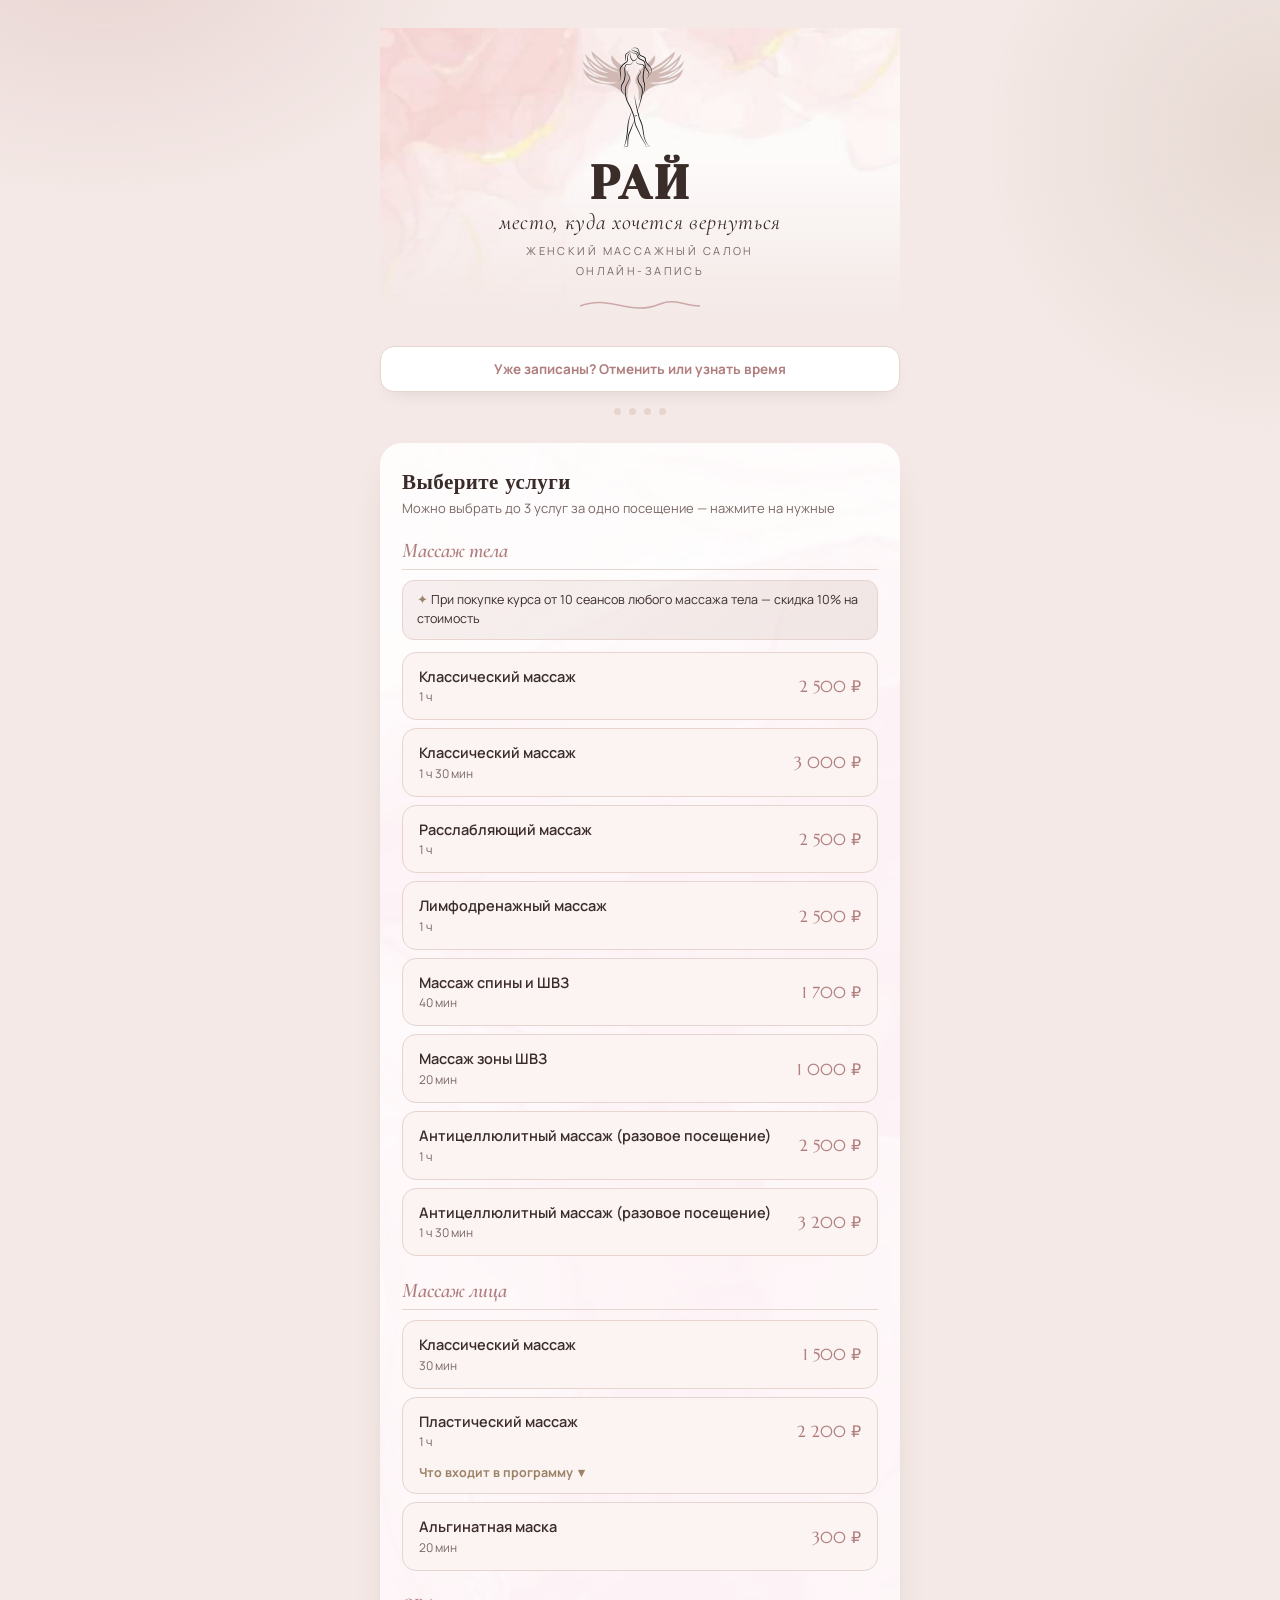
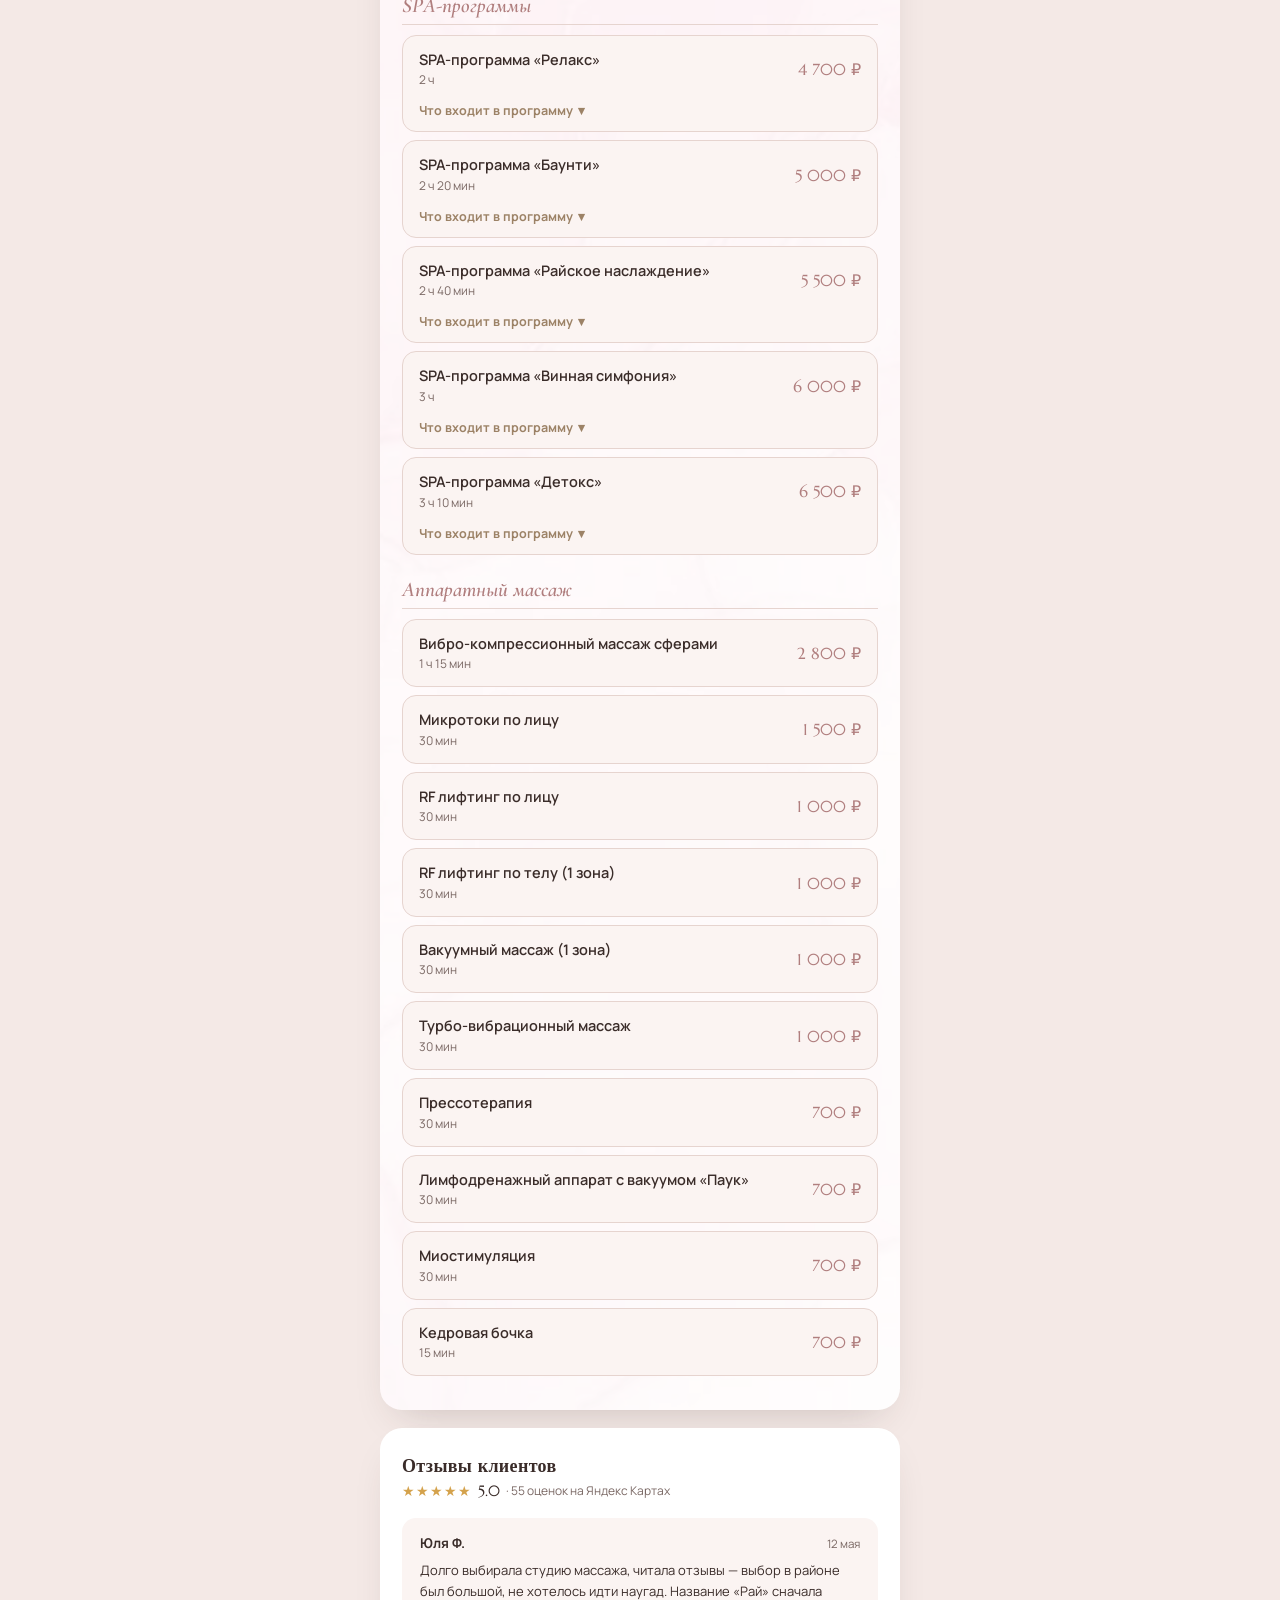
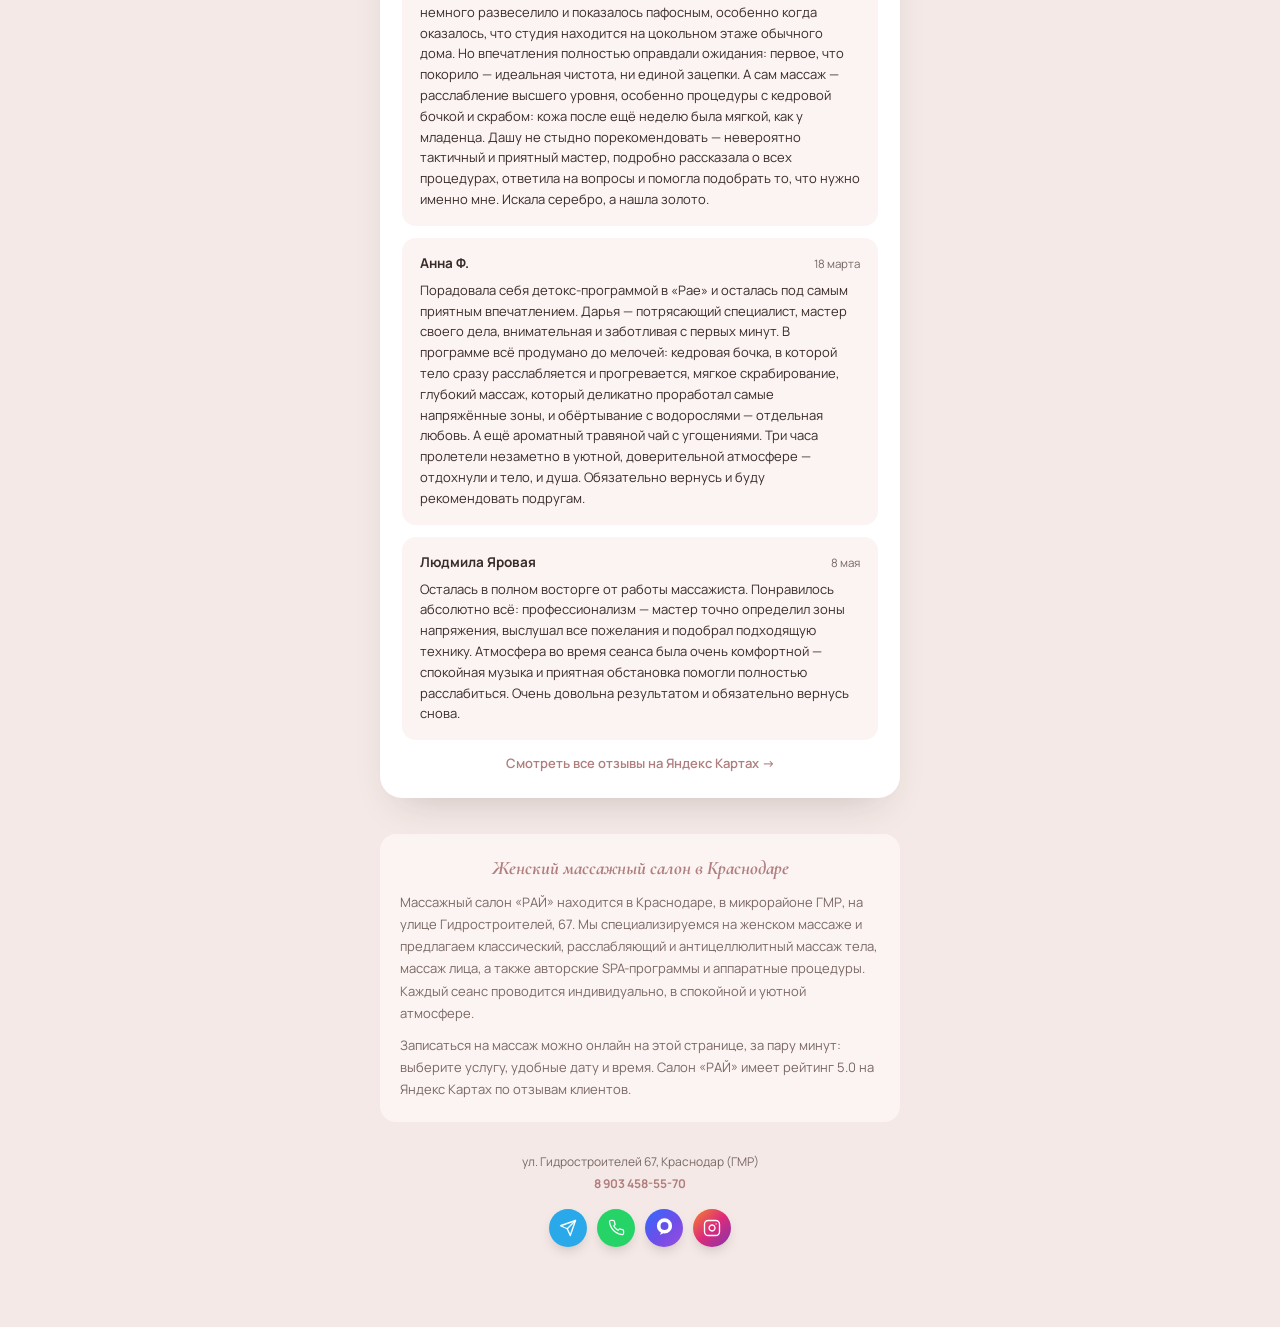
==== commit 79f210af: "Новые цены с 1 ноября, SPA «Винная симфония», убраны спецпредложения - Плашка о повышении цен под ло" ====
--- a/index.html
+++ b/index.html
@@ -52,643 +52,7 @@
 <link rel="preconnect" href="https://fonts.googleapis.com">
 <link rel="preconnect" href="https://fonts.gstatic.com" crossorigin>
 <link href="https://fonts.googleapis.com/css2?family=Cormorant+Garamond:ital,wght@0,400;0,500;0,600;1,400&family=Marcellus&family=Yeseva+One&family=Manrope:wght@400;500;600;700&display=swap" rel="stylesheet">
-<style>
-  :root{
-    --bg: #F4E9E6;
-    --bg-soft: #FBF4F2;
-    --card: #FFFFFF;
-    --ink: #3A2C29;
-    --ink-soft: #7A6864;
-    --rose: #C99A9A;
-    --rose-deep: #B07E7E;
-    --bronze: #9C8266;
-    --line: #E6D4CF;
-    --shadow: 0 18px 40px -20px rgba(58,44,41,0.25);
-    --radius: 22px;
-    --good: #6E9C7C;
-  }
-  *{box-sizing:border-box;}
-  html,body{margin:0;padding:0;}
-  body{
-    background: var(--bg);
-    color: var(--ink);
-    font-family:'Manrope', sans-serif;
-    min-height:100vh;
-    -webkit-font-smoothing:antialiased;
-    position:relative;
-    overflow-x:hidden;
-  }
-  body::before{
-    content:"";
-    position:fixed;
-    inset:0;
-    background:
-      radial-gradient(ellipse 600px 400px at 8% -5%, rgba(201,154,154,0.25), transparent 60%),
-      radial-gradient(ellipse 500px 500px at 100% 15%, rgba(156,130,102,0.15), transparent 60%);
-    pointer-events:none;
-    z-index:0;
-  }
-
-  .wrap{ max-width:560px; margin:0 auto; padding:28px 20px 80px; position:relative; z-index:1; }
-
-  /* ---------- Header ---------- */
-  header{ text-align:center; padding:18px 0 28px; position:relative; z-index:0; }
-  header::before{
-    content:"";
-    position:absolute;
-    inset:0;
-    background: url('bg-header.jpg') center 20%/cover no-repeat;
-    opacity:0.8;
-    /* Плавное затухание вниз — без этого был бы виден жёсткий край фото */
-    -webkit-mask-image: linear-gradient(to bottom, black 0%, black 40%, transparent 92%);
-            mask-image: linear-gradient(to bottom, black 0%, black 40%, transparent 92%);
-    z-index:-1;
-    pointer-events:none;
-  }
-  .crest{ width:120px; height:auto; margin:0 auto 12px; display:block; }
-  .brand-name{ font-family:'Yeseva One', serif; font-size:46px; letter-spacing:0.05em; margin:0; line-height:1; color:var(--ink); }
-  .brand-tagline{
-    font-family:'Cormorant Garamond', serif;
-    font-style:italic;
-    font-size:22px;
-    letter-spacing:0.03em;
-    color:var(--ink);
-    margin-top:2px;
-  }
-  .brand-sub{ font-family:'Manrope', sans-serif; font-size:11px; letter-spacing:0.22em; text-transform:uppercase; color:var(--ink-soft); margin-top:6px; line-height:1.8; }
-  .swoosh{ width:120px; height:14px; margin:18px auto 0; opacity:0.6; }
-
-  /* ---------- Mode switch (tiny, unobtrusive) ---------- */
-  .mode-switch{
-    text-align:center;
-    margin-top:14px;
-  }
-  .mode-switch a{
-    font-size:11.5px;
-    color:var(--ink-soft);
-    text-decoration:underline;
-    text-decoration-color: var(--line);
-    cursor:pointer;
-    opacity:0.7;
-  }
-
-  /* ---------- Step indicator ---------- */
-  .steps{ display:flex; justify-content:center; align-items:center; gap:8px; margin-bottom:28px; }
-  .step-dot{ width:7px;height:7px;border-radius:50%; background:var(--line); transition:all .35s ease; }
-  .step-dot.active{ background:var(--rose-deep); width:22px;border-radius:5px; }
-  .step-dot.done{ background:var(--bronze); }
-
-  /* ---------- Cards ---------- */
-  .panel{
-    background:var(--card);
-    border-radius:var(--radius);
-    box-shadow:var(--shadow);
-    padding:26px 22px;
-    margin-bottom:18px;
-    animation: rise .5s cubic-bezier(.2,.8,.2,1) both;
-  }
-  @keyframes rise{ from{opacity:0; transform:translateY(14px);} to{opacity:1; transform:translateY(0);} }
-  .panel h2{ font-family:'Marcellus', serif; font-size:21px; letter-spacing:0.02em; margin:0 0 4px; color:var(--ink); }
-  .panel .hint{ font-size:13px; color:var(--ink-soft); margin:0 0 20px; line-height:1.5; }
-
-  /* Лёгкая фоновая подложка за выбором услуг — сама карточка остаётся
-     белой (var(--card)), картинка проступает поверх неё слабым тоном,
-     а сервис-карточки и текст сверху всё так же на непрозрачном фоне.
-     ВАЖНО: overflow:hidden тут раньше стоял на #step1 (для скругления
-     углов картинки), но это ломает position:sticky у .services-footer —
-     sticky не работает, если у предка overflow отличен от visible.
-     Скругление вместо этого делаем прямо на слое картинки. */
-  #step1{ position:relative; z-index:0; }
-  #step1::before{
-    content:"";
-    position:absolute;
-    inset:0;
-    background: url('bg-services.jpg') center/cover no-repeat;
-    opacity:0.15;
-    z-index:-1;
-    pointer-events:none;
-    border-radius: inherit;
-  }
-
-  /* ---------- Category labels ---------- */
-  .category-label{
-    font-family:'Cormorant Garamond', serif;
-    font-style:italic;
-    font-weight:600;
-    font-size:21px;
-    color:var(--rose-deep);
-    margin:22px 0 10px;
-    padding-bottom:6px;
-    border-bottom:1px solid var(--line);
-  }
-  .category-label:first-of-type{ margin-top:0; }
-
-  .category-note{
-    background: linear-gradient(135deg, rgba(201,154,154,0.14), rgba(156,130,102,0.14));
-    border:1px solid var(--line);
-    border-radius:12px;
-    padding:10px 14px;
-    font-size:12.5px;
-    color:var(--ink);
-    line-height:1.5;
-    margin-bottom:12px;
-  }
-  .category-note::before{ content:"✦ "; color:var(--bronze); }
-
-  /* ---------- Service cards ---------- */
-  .service{
-    border:1.5px solid var(--line); border-radius:14px; margin-bottom:8px;
-    transition: border-color .2s, background .2s, box-shadow .2s; background:var(--bg-soft);
-    overflow:hidden;
-  }
-  .service:hover{ border-color:var(--rose); }
-  .service-row{
-    display:flex; justify-content:space-between; align-items:center; gap:14px;
-    padding:14px 16px; cursor:pointer; position:relative;
-    transition: padding-left .2s;
-  }
-  .service:active .service-row{ transform:scale(0.985); }
-  .service.selected{
-    border-color:var(--rose-deep);
-    border-width:2px;
-    background: rgba(201,154,154,0.22);
-    box-shadow: 0 4px 14px -6px rgba(176,126,126,0.45);
-  }
-  .service.selected .service-row{ padding-left:44px; }
-  .service.selected .service-name{ color:var(--rose-deep); font-weight:700; }
-  .service.selected .service-row::before{
-    content:"✓";
-    position:absolute;
-    left:14px;
-    top:50%;
-    transform:translateY(-50%);
-    width:22px; height:22px;
-    border-radius:50%;
-    background:var(--rose-deep);
-    color:#fff;
-    font-size:13px;
-    font-weight:700;
-    display:flex; align-items:center; justify-content:center;
-  }
-
-  .spa-toggle{
-    display:flex; align-items:center; gap:5px;
-    margin:0 16px 12px; padding:0;
-    background:none; border:none; cursor:pointer;
-    font-family:'Manrope', sans-serif; font-weight:700; font-size:12.5px;
-    color:var(--bronze);
-  }
-  .spa-toggle:hover{ color:var(--rose-deep); }
-  .spa-chev{ transition: transform .2s; display:inline-block; }
-  .spa-chev.open{ transform:rotate(180deg); }
-  .spa-details{
-    padding:0 16px 16px;
-  }
-  .spa-photo{
-    width:100%; height:auto; border-radius:12px; margin-bottom:12px; display:block;
-  }
-  .spa-list{
-    margin:0; padding-left:20px;
-    font-size:13px; line-height:1.7; color:var(--ink);
-  }
-  .spa-list li{ margin-bottom:5px; }
-  .spa-list li:last-child{ margin-bottom:0; }
-
-  .services-footer{
-    position:sticky;
-    bottom:0;
-    margin-top:18px;
-    padding:14px 16px;
-    background:var(--card);
-    border-radius:16px;
-    border:1.5px solid var(--rose-deep);
-    box-shadow: 0 -8px 24px -12px rgba(58,44,41,0.25);
-  }
-  .services-footer-summary{
-    display:flex;
-    justify-content:space-between;
-    align-items:center;
-    font-size:13.5px;
-    margin-bottom:10px;
-    color:var(--ink);
-  }
-  .selected-total-price{
-    font-family:'Marcellus', serif;
-    font-size:17px;
-    color:var(--rose-deep);
-  }
-  .service-name{ font-size:14.5px; font-weight:600; line-height:1.35; }
-  .service-meta{ font-size:12px; color:var(--ink-soft); margin-top:2px; }
-  .service-price{ font-family:'Marcellus', serif; font-size:16px; white-space:nowrap; color:var(--rose-deep); }
-
-  /* ---------- Buttons ---------- */
-  .btn{ width:100%; padding:16px; border-radius:14px; border:none; font-family:'Manrope'; font-weight:700; font-size:15px; letter-spacing:0.02em; cursor:pointer; transition: filter .2s, transform .15s, opacity .2s; }
-  .btn-primary{ background: linear-gradient(135deg, var(--rose-deep), var(--bronze)); color:#fff; box-shadow: 0 14px 30px -10px rgba(176,126,126,0.55); }
-  .btn-primary:disabled{ opacity:0.4; cursor:not-allowed; box-shadow:none; }
-  .btn-primary:not(:disabled):hover{ filter:brightness(1.06); }
-  .btn-primary:not(:disabled):active{ transform:scale(0.98); }
-  .btn-ghost{ background:transparent; color:var(--ink-soft); font-weight:600; padding:12px; font-size:13px; }
-  .my-booking-actions .btn{
-    border:1.5px solid var(--line);
-    border-radius:9px;
-    background:transparent;
-    font-weight:700;
-  }
-  .my-booking-actions .reschedule-btn{ color:var(--bronze); }
-  .my-booking-actions .reschedule-btn:hover{ background:rgba(156,130,102,0.08); }
-  .my-booking-actions .cancel-btn{ color:var(--rose-deep); }
-  .my-booking-actions .cancel-btn:hover{ background:rgba(176,126,126,0.08); }
-  .btn-telegram{
-    display:block; text-align:center; text-decoration:none;
-    background: linear-gradient(135deg, #34AADF, #2894C9);
-    color:#fff;
-    box-shadow: 0 14px 30px -10px rgba(40,148,201,0.55);
-  }
-  .btn-telegram:hover{ filter:brightness(1.06); }
-  .btn-telegram:active{ transform:scale(0.98); }
-  .btn-row{ display:flex; gap:10px; margin-top:6px; }
-
-  /* ---------- Calendar ---------- */
-  .cal-head{ display:flex; justify-content:space-between; align-items:center; margin-bottom:16px; }
-  .cal-month{ font-family:'Marcellus', serif; font-size:17px; }
-  .cal-nav-btn{ width:32px;height:32px; border-radius:50%; border:1.5px solid var(--line); background:var(--bg-soft); color:var(--ink); font-size:15px; cursor:pointer; display:flex;align-items:center;justify-content:center; }
-  .cal-nav-btn:disabled{ opacity:0.35; cursor:not-allowed; }
-  .cal-grid{ display:grid; grid-template-columns:repeat(7, 1fr); gap:6px; text-align:center; }
-  .cal-dow{ font-size:11px; color:var(--ink-soft); font-weight:600; padding-bottom:6px; }
-  .cal-day{ aspect-ratio:1; display:flex; align-items:center; justify-content:center; border-radius:50%; font-size:13.5px; font-weight:600; cursor:pointer; color:var(--ink); position:relative; transition: background .2s, color .2s; }
-  .cal-day.empty{ visibility:hidden; cursor:default; }
-  .cal-day.past{ color:#D8C9C5; cursor:not-allowed; }
-  .cal-day.no-slots{ color:#D8C9C5; cursor:not-allowed; }
-  .cal-day.available:hover{ background:var(--line); }
-  .cal-day.available::after{ content:""; position:absolute; bottom:3px; width:4px;height:4px; border-radius:50%; background:var(--rose-deep); }
-  .cal-day.selected{ background:var(--rose-deep); color:#fff; }
-  .cal-day.selected::after{ display:none; }
-  .cal-day.today{ box-shadow: inset 0 0 0 1.5px var(--bronze); }
-
-  /* ---------- Time slots ---------- */
-  .slots-title{ font-size:13px; color:var(--ink-soft); margin:20px 0 10px; }
-  .slots-grid{ display:grid; grid-template-columns:repeat(3, 1fr); gap:8px; }
-  .slot{ padding:11px 4px; text-align:center; border-radius:10px; border:1.5px solid var(--line); font-size:13.5px; font-weight:600; cursor:pointer; background:var(--bg-soft); transition:.2s; }
-  .slot:hover{ border-color:var(--rose); }
-  .slot.selected{ background:var(--rose-deep); color:#fff; border-color:var(--rose-deep); }
-  .empty-state{ text-align:center; padding:26px 10px; color:var(--ink-soft); font-size:13.5px; line-height:1.6; }
-
-  /* ---------- Form ---------- */
-  .field{ margin-bottom:16px; }
-  .field label{ display:block; font-size:12.5px; font-weight:700; color:var(--ink-soft); margin-bottom:7px; text-transform:uppercase; letter-spacing:0.04em; }
-  .field input{ width:100%; padding:14px 16px; border-radius:12px; border:1.5px solid var(--line); font-family:'Manrope'; font-size:15px; background:var(--bg-soft); color:var(--ink); }
-  .field input:focus{ outline:none; border-color:var(--rose-deep); }
-  .field input::placeholder{ color:#C2B2AD; }
-  .field input.input-warn{ border-color:var(--rose-deep); }
-  .phone-warn{ display:none; margin-top:6px; font-size:12px; color:var(--rose-deep); line-height:1.4; }
-  .phone-warn.visible{ display:block; }
-
-  /* ---------- Summary ---------- */
-  .summary{ background:var(--bg-soft); border-radius:14px; padding:16px 18px; margin-bottom:20px; border:1.5px dashed var(--line); }
-  .summary-row{ display:flex; justify-content:space-between; font-size:13.5px; padding:5px 0; }
-  .summary-row.total{ border-top:1px solid var(--line); margin-top:6px; padding-top:10px; font-weight:700; }
-  .summary-row .label{ color:var(--ink-soft); }
-
-  /* ---------- Confirmation ---------- */
-  .confirm-icon{ width:64px;height:64px; margin:0 auto 18px; border-radius:50%; background:linear-gradient(135deg, var(--rose-deep), var(--bronze)); display:flex;align-items:center;justify-content:center; }
-  .confirm-icon svg{ width:28px; height:28px; stroke:#fff; }
-  .confirm-title{ font-family:'Marcellus', serif; font-size:23px; text-align:center; margin:0 0 8px; }
-  .confirm-sub{ text-align:center; font-size:13.5px; color:var(--ink-soft); margin-bottom:24px; line-height:1.6; }
-  .confirm-details{ background:var(--bg-soft); border-radius:14px; padding:18px; }
-  .confirm-details .row{ display:flex; justify-content:space-between; padding:7px 0; font-size:13.5px; border-bottom:1px solid var(--line); }
-  .confirm-details .row:last-child{ border-bottom:none; }
-
-  .cancel-entry{ text-align:center; margin-bottom:16px; }
-  .cancel-entry a{
-    display:inline-block;
-    width:100%;
-    box-sizing:border-box;
-    padding:13px 16px;
-    border-radius:14px;
-    border:1.5px solid var(--line);
-    background:var(--card);
-    box-shadow: 0 8px 20px -12px rgba(58,44,41,0.18);
-    font-size:13.5px;
-    font-weight:700;
-    color:var(--rose-deep);
-    text-decoration:none;
-    cursor:pointer;
-  }
-  .cancel-entry a:hover{ border-color:var(--rose); }
-
-  /* ---------- Промо-баннер (главная акция) ---------- */
-  .promo-banner{
-    position:relative;
-    display:flex;
-    gap:14px;
-    background:var(--card);
-    border-radius:18px;
-    border:1.5px solid var(--rose-deep);
-    box-shadow: 0 14px 30px -16px rgba(176,126,126,0.5);
-    padding:12px;
-    margin-bottom:16px;
-    overflow:hidden;
-  }
-  .promo-photo{ flex-shrink:0; width:84px; height:84px; border-radius:12px; overflow:hidden; }
-  .promo-photo img{ width:100%; height:100%; object-fit:cover; object-position:center 35%; }
-  .promo-body{ flex:1; min-width:0; padding-top:1px; }
-  .promo-badge{
-    display:inline-block;
-    background:linear-gradient(135deg, var(--rose-deep), var(--bronze));
-    color:#fff;
-    font-size:9.5px;
-    font-weight:700;
-    letter-spacing:0.05em;
-    text-transform:uppercase;
-    padding:2.5px 8px;
-    border-radius:20px;
-    margin-bottom:5px;
-  }
-  .promo-title{ font-family:'Marcellus', serif; font-size:14px; line-height:1.3; color:var(--ink); margin:0 0 5px; }
-  .promo-price-row{ display:flex; align-items:baseline; gap:6px; margin-bottom:8px; flex-wrap:wrap; }
-  .promo-price-main{ font-family:'Marcellus', serif; font-size:16px; color:var(--rose-deep); }
-  .promo-price-sub{ font-size:10px; color:var(--ink-soft); }
-  .promo-cta{
-    display:inline-block;
-    background:transparent;
-    border:1.5px solid var(--rose-deep);
-    color:var(--rose-deep);
-    font-family:'Manrope', sans-serif;
-    font-weight:700;
-    font-size:11.5px;
-    padding:6px 12px;
-    border-radius:20px;
-    cursor:pointer;
-  }
-  .promo-cta:hover{ background:rgba(176,126,126,0.08); }
-
-  /* ---------- Яркая кнопка «Специальные предложения» ---------- */
-  .special-offers-link{
-    display:flex;
-    align-items:center;
-    justify-content:center;
-    gap:8px;
-    width:100%;
-    margin-bottom:18px;
-    padding:14px 16px;
-    border:none;
-    border-radius:14px;
-    background:linear-gradient(135deg, var(--rose-deep), var(--bronze));
-    color:#fff;
-    font-family:'Manrope', sans-serif;
-    font-weight:800;
-    font-size:14px;
-    letter-spacing:0.01em;
-    cursor:pointer;
-    box-shadow: 0 14px 28px -12px rgba(176,126,126,0.55);
-    animation: special-offers-glow 2.6s ease-in-out infinite;
-  }
-  .special-offers-link .spark{ font-size:13px; opacity:0.9; }
-  .special-offers-link:hover{ filter:brightness(1.05); }
-  @keyframes special-offers-glow{
-    0%, 100% { box-shadow: 0 14px 28px -12px rgba(176,126,126,0.55); }
-    50% { box-shadow: 0 14px 34px -8px rgba(176,126,126,0.85); }
-  }
-  @media (prefers-reduced-motion: reduce){ .special-offers-link{ animation:none; } }
-
-  /* ---------- Тизер абонемента внутри панели спецпредложений ---------- */
-  .package-lead-teaser{
-    margin-top:20px;
-    padding-top:18px;
-    border-top:1.5px dashed var(--line);
-    text-align:center;
-  }
-  .package-lead-teaser-btn{
-    display:inline-block;
-    width:auto;
-    border:1.5px solid var(--rose-deep);
-    border-radius:20px;
-    color:var(--rose-deep);
-    font-weight:700;
-    padding:10px 18px;
-  }
-
-  /* ---------- Модальное окно заявки на абонемент ---------- */
-  .modal-overlay{
-    position:fixed;
-    inset:0;
-    background:rgba(58,44,41,0.45);
-    display:flex;
-    align-items:flex-end;
-    justify-content:center;
-    z-index:200;
-  }
-  @media (min-width:600px){
-    .modal-overlay{ align-items:center; padding:20px; }
-  }
-  .modal-box{
-    position:relative;
-    background:var(--card);
-    border-radius:22px 22px 0 0;
-    box-shadow:var(--shadow);
-    padding:26px 22px 28px;
-    width:100%;
-    max-width:480px;
-    max-height:90vh;
-    overflow-y:auto;
-  }
-  @media (min-width:600px){
-    .modal-box{ border-radius:22px; }
-  }
-  .modal-close{
-    position:absolute; top:14px; right:14px;
-    width:32px; height:32px;
-    border-radius:50%;
-    border:none;
-    background:var(--bg-soft);
-    color:var(--ink-soft);
-    font-size:15px;
-    cursor:pointer;
-    display:flex; align-items:center; justify-content:center;
-  }
-  .modal-title{ font-family:'Marcellus', serif; font-size:19px; margin:0 0 4px; padding-right:34px; }
-
-  .package-tier-list{ display:flex; flex-direction:column; gap:8px; margin:16px 0 18px; }
-  .package-tier-card{
-    display:flex;
-    flex-direction:column;
-    gap:3px;
-    padding:12px 14px;
-    border-radius:14px;
-    border:1.5px solid var(--line);
-    background:var(--bg-soft);
-    cursor:pointer;
-    text-align:left;
-    font-family:'Manrope', sans-serif;
-  }
-  .package-tier-head{ display:flex; justify-content:space-between; align-items:center; }
-  .package-tier-head span:first-child{ font-weight:700; font-size:14px; color:var(--ink); }
-  .package-tier-price{ font-family:'Marcellus', serif; font-size:16px; color:var(--rose-deep); }
-  .package-tier-save{ font-size:11px; font-weight:700; color:var(--good); }
-  .package-tier-card.selected{ border-color:var(--rose-deep); background:linear-gradient(180deg,#fff 0%, var(--bg-soft) 100%); }
-
-  footer{ text-align:center; margin-top:30px; font-size:12px; color:var(--ink-soft); line-height:1.7; }
-
-  .seo-about{
-    margin-top:36px;
-    padding:22px 20px;
-    background:var(--bg-soft);
-    border-radius:16px;
-  }
-  .seo-about-title{
-    font-family:'Cormorant Garamond', serif;
-    font-style:italic;
-    font-size:19px;
-    color:var(--rose-deep);
-    margin:0 0 12px;
-    text-align:center;
-  }
-  .seo-about p{
-    font-size:13px;
-    line-height:1.7;
-    color:var(--ink-soft);
-    margin:0 0 10px;
-  }
-  .seo-about p:last-child{ margin-bottom:0; }
-
-  .wifi-hint{
-    text-align:center;
-    font-size:11.5px;
-    color:var(--ink-soft);
-    margin-top:10px;
-    line-height:1.5;
-  }
-  .footer-phone{
-    display:inline-block;
-    margin-top:2px;
-    color:var(--rose-deep);
-    font-weight:700;
-    text-decoration:none;
-  }
-  .footer-phone:hover{ text-decoration:underline; }
-  .footer-contacts{ display:flex; justify-content:center; gap:10px; margin-top:14px; }
-  .contact-icon{
-    width:38px;
-    height:38px;
-    border-radius:50%;
-    display:flex;
-    align-items:center;
-    justify-content:center;
-    box-shadow:0 6px 14px -6px rgba(58,44,41,0.35);
-    transition: transform .15s;
-  }
-  .contact-icon:hover{ transform:translateY(-2px); }
-  .contact-telegram{ background:#29A9EA; }
-  .contact-whatsapp{ background:#25D366; }
-  .contact-max{ background:linear-gradient(135deg, #2E6BFF 0%, #6E4EE8 55%, #9B4DE0 100%); }
-  .contact-instagram{ background:linear-gradient(135deg, #F58529, #DD2A7B, #8134AF); }
-
-  /* ---------- Reviews ---------- */
-  .reviews-panel{ margin-top:8px; }
-  .reviews-header{ margin-bottom:18px; }
-  .reviews-rating{
-    display:flex; align-items:center; gap:6px; margin-top:4px;
-  }
-  .reviews-stars{ color:#D4A24C; font-size:14px; letter-spacing:1px; }
-  .reviews-score{ font-family:'Marcellus', serif; font-size:15px; color:var(--ink); }
-  .reviews-count{ font-size:12px; color:var(--ink-soft); }
-  .review-card{
-    background:var(--bg-soft);
-    border-radius:14px;
-    padding:16px 18px;
-    margin-bottom:12px;
-  }
-  .review-top{
-    display:flex; justify-content:space-between; align-items:baseline;
-    margin-bottom:8px;
-  }
-  .review-author{ font-weight:700; font-size:13.5px; color:var(--ink); }
-  .review-date{ font-size:11.5px; color:var(--ink-soft); }
-  .review-text{ font-size:13px; line-height:1.6; color:var(--ink); margin:0; }
-  .reviews-link{
-    display:block;
-    text-align:center;
-    margin-top:14px;
-    font-size:13px;
-    font-weight:600;
-    color:var(--rose-deep);
-    text-decoration:none;
-  }
-  .reviews-link:hover{ text-decoration:underline; }
-
-  /* ============== ADMIN-SPECIFIC ============== */
-  .tabs{ display:flex; background:var(--card); border-radius:14px; padding:5px; box-shadow:var(--shadow); margin-bottom:18px; }
-  .tab{ flex:1; text-align:center; padding:11px; border-radius:10px; font-weight:700; font-size:13.5px; cursor:pointer; color:var(--ink-soft); transition:.2s; }
-  .tab.active{ background:var(--rose-deep); color:#fff; }
-
-  .week-nav{ display:flex; justify-content:space-between; align-items:center; margin-bottom:14px; }
-  .week-nav button{ width:32px;height:32px;border-radius:50%; border:1.5px solid var(--line); background:var(--bg-soft); cursor:pointer; font-size:15px; }
-  .week-label{ font-family:'Marcellus', serif; font-size:15px; }
-
-  .day-row{ padding:14px 0; border-bottom:1px solid var(--line); }
-  .day-row:last-child{ border-bottom:none; }
-  .day-info-row{ display:flex; align-items:center; gap:10px; }
-  .day-info{ width:84px; flex-shrink:0; }
-  .day-name{ font-weight:700; font-size:14px; }
-  .day-date{ font-size:11.5px; color:var(--ink-soft); }
-  .day-off-label{ font-size:12.5px; color:var(--ink-soft); font-style:italic; }
-  .toggle{ position:relative; width:42px;height:24px; border-radius:12px; background:var(--line); cursor:pointer; flex-shrink:0; transition:.2s; }
-  .toggle.on{ background:var(--good); }
-  .toggle::after{ content:""; position:absolute; top:2px; left:2px; width:20px;height:20px; border-radius:50%; background:#fff; transition:.2s; box-shadow:0 1px 3px rgba(0,0,0,0.2); }
-  .toggle.on::after{ left:20px; }
-
-  .intervals-wrap{ margin-top:12px; padding-left:94px; }
-  .intervals-list{ display:flex; flex-direction:column; gap:8px; }
-  .interval-row{ display:flex; align-items:center; gap:8px; }
-  .time-input{ width:78px; padding:9px 6px; border-radius:9px; border:1.5px solid var(--line); font-family:'Manrope'; font-size:13px; background:var(--bg-soft); color:var(--ink); }
-  .time-sep{ color:var(--ink-soft); font-size:13px; }
-  .remove-interval-btn{
-    width:26px; height:26px; border-radius:50%; border:1.5px solid var(--line);
-    background:var(--bg-soft); color:var(--ink-soft); font-size:12px; cursor:pointer;
-    display:flex; align-items:center; justify-content:center; flex-shrink:0; padding:0;
-  }
-  .remove-interval-btn:hover{ border-color:var(--rose-deep); color:var(--rose-deep); }
-  .add-interval-btn{
-    margin-top:8px; background:none; border:none; color:var(--bronze); font-size:12.5px;
-    font-weight:700; cursor:pointer; padding:4px 0; font-family:'Manrope';
-  }
-  .add-interval-btn:hover{ color:var(--rose-deep); }
-
-  @media (max-width: 380px){
-    .intervals-wrap{ padding-left:0; margin-top:10px; }
-    .time-input{ width:72px; }
-    .brand-name{ font-size:36px; }
-  }
-
-  .save-status{ text-align:center; font-size:12.5px; color:var(--good); margin-top:10px; min-height:16px; }
-
-  .booking-card{ border:1.5px solid var(--line); border-radius:14px; padding:14px 16px; margin-bottom:10px; background:var(--bg-soft); }
-  .booking-top{ display:flex; justify-content:space-between; align-items:baseline; margin-bottom:6px; }
-  .booking-date{ font-family:'Marcellus', serif; font-size:15px; }
-  .booking-time{ font-weight:700; color:var(--rose-deep); }
-  .booking-service{ font-size:13.5px; margin-bottom:4px; }
-  .booking-client{ font-size:13px; color:var(--ink-soft); }
-  .booking-comment{ font-size:12.5px; color:var(--ink-soft); font-style:italic; margin-top:6px; padding-top:6px; border-top:1px solid var(--line); }
-  .cancel-booking-btn{
-    margin-top:10px;
-    width:100%;
-    padding:9px;
-    border-radius:9px;
-    border:1.5px solid var(--line);
-    background:transparent;
-    color:var(--rose-deep);
-    font-family:'Manrope';
-    font-weight:700;
-    font-size:12.5px;
-    cursor:pointer;
-  }
-  .cancel-booking-btn:hover{ background:rgba(176,126,126,0.08); }
-  .cancel-booking-btn:disabled{ opacity:0.5; cursor:not-allowed; }
-
-  .hidden{ display:none !important; }
-
-  @media (prefers-reduced-motion: reduce){ .panel{ animation:none; } }
-</style>
+<link rel="stylesheet" href="css/site.css?v=20261023">
 </head>
 <body>
 
@@ -703,80 +67,14 @@
   </header>
 
   <div id="clientView">
-  
-
-    <div class="promo-banner">
-      <div class="promo-photo"><img src="promo-sphere-vibro.jpg" alt="Массаж сферами" loading="lazy"></div>
-      <div class="promo-body">
-        <span class="promo-badge">✦ Спецпредложение</span>
-        <h3 class="promo-title">Вибро-компрессионный массаж сферами</h3>
-        <div class="promo-price-row">
-          <span class="promo-price-main">от 2 800 ₽</span>
-          <span class="promo-price-sub">абонементы от 12 500 ₽</span>
-        </div>
-        <button class="promo-cta" id="promoBannerCta">Выбрать →</button>
-      </div>
+
+    <!-- Показывает js/booking.js до повышения цен (PRICE_CHANGE_AT в js/services.js) -->
+    <div class="price-notice hidden" id="priceNotice">
+      <b>Дорогие клиентки!</b> Успейте приобрести курс массажа по&nbsp;прежним ценам: с&nbsp;1&nbsp;ноября стоимость некоторых сеансов массажа и&nbsp;СПА-программ повышается
     </div>
 
     <div class="cancel-entry">
       <a id="openMyBookingsLink">Уже записаны? Отменить или узнать время</a>
-    </div>
-
-    <button class="special-offers-link" id="openSpecialOffersLink">
-      <span class="spark">✦</span> Специальные предложения <span class="spark">✦</span>
-    </button>
-
-    <div class="panel hidden" id="specialOffersPanel">
-      <h2 style="font-size:17px;">✦ Специальные предложения</h2>
-      <p class="hint">Комплексы по спеццене — выбираете, как обычную услугу, дальше запись как всегда</p>
-      <div id="specialOffersList"></div>
-      <div class="services-footer hidden" id="specialOffersFooter">
-        <div class="services-footer-summary" id="specialOffersSummary"></div>
-        <button class="btn btn-primary" id="specialOffersToStep2" disabled>Продолжить</button>
-      </div>
-
-      <div class="package-lead-teaser">
-        <p class="hint" style="margin-bottom:10px;">Интересует абонемент на массаж сферами со скидкой?</p>
-        <button class="btn btn-ghost package-lead-teaser-btn" id="openPackageLeadFromPanel">✦ Абонемент со скидкой →</button>
-      </div>
-    </div>
-
-    <!-- Заявка на абонемент — отдельное окно, намеренно не часть флоу записи -->
-    <div class="modal-overlay hidden" id="packageLeadModalOverlay">
-      <div class="modal-box">
-        <button class="modal-close" id="packageLeadModalClose" aria-label="Закрыть">✕</button>
-        <h2 class="modal-title">✦ Абонемент на массаж сферами</h2>
-        <p class="hint">Выберите пакет — Дарья перезвонит и оформит абонемент</p>
-
-        <div class="package-tier-list" id="packageTierList">
-          <button type="button" class="package-tier-card" data-tier="5">
-            <div class="package-tier-head"><span>5 сеансов</span><span class="package-tier-price">12 500 ₽</span></div>
-            <span class="package-tier-save">Экономия 1 500 ₽ · бонус: массаж ШВЗ</span>
-          </button>
-          <button type="button" class="package-tier-card" data-tier="10">
-            <div class="package-tier-head"><span>10 сеансов</span><span class="package-tier-price">23 000 ₽</span></div>
-            <span class="package-tier-save">Экономия 5 000 ₽ · бонус: массаж лица + альгинатная маска</span>
-          </button>
-          <button type="button" class="package-tier-card" data-tier="15">
-            <div class="package-tier-head"><span>15 сеансов</span><span class="package-tier-price">33 000 ₽</span></div>
-            <span class="package-tier-save">Экономия 9 000 ₽ · бонус: массаж ШВЗ, лица и головы</span>
-          </button>
-        </div>
-
-        <div class="field">
-          <input type="text" id="packageLeadName" placeholder="Ваше имя" maxlength="100">
-        </div>
-        <div class="field">
-          <input type="tel" id="packageLeadPhone" placeholder="+7 900 000-00-00" maxlength="18" inputmode="tel">
-        </div>
-        <!-- honeypot -->
-        <div style="position:absolute; left:-9999px; top:-9999px;" aria-hidden="true">
-          <label for="packageLeadWebsite">Website</label>
-          <input type="text" id="packageLeadWebsite" name="website" tabindex="-1" autocomplete="off">
-        </div>
-        <button class="btn btn-primary" id="submitPackageLead" style="margin-top:6px;">Оставить заявку</button>
-        <div class="save-status" id="packageLeadStatus"></div>
-      </div>
     </div>
 
     <div class="panel hidden" id="myBookingsPanel">
@@ -900,8 +198,9 @@
       <p class="confirm-sub">Дарья получила уведомление и подтвердит запись лично — ожидайте звонок или сообщение.</p>
       <div class="confirm-details" id="confirmDetails"></div>
 
-      <a class="btn btn-telegram" style="margin-top:16px;" id="telegramReminderBtn" target="_blank" rel="noopener">🔔 Получать напоминания в Telegram</a>
-      <p style="font-size:12px; color:var(--ink-soft); text-align:center; margin:6px 0 0; line-height:1.4;">Откроется чат с ботом — просто нажмите кнопку Start внутри Telegram</p>
+      <a class="btn btn-max" style="margin-top:16px;" id="maxReminderBtn" target="_blank" rel="noopener">🔔 Получать напоминания в MAX</a>
+      <a class="btn btn-telegram" style="margin-top:10px;" id="telegramReminderBtn" target="_blank" rel="noopener">🔔 Получать напоминания в Telegram</a>
+      <p style="font-size:12px; color:var(--ink-soft); text-align:center; margin:6px 0 0; line-height:1.4;">Выберите удобный мессенджер — откроется чат с ботом салона, нажмите в нём «Начать» / Start</p>
 
       <button class="btn btn-primary" style="margin-top:16px;" id="newBooking">Записаться ещё раз</button>
     </div>
@@ -974,1317 +273,7 @@
 
 </div>
 
-<script>
-// ============================================================
-// УСЛУГИ САЛОНА "РАЙ"
-// Чтобы изменить цену, длительность или добавить/убрать услугу —
-// просто отредактируйте этот список.
-// ============================================================
-
-const SERVICE_CATEGORIES = [
-  {
-    category: "Массаж тела",
-    note: "При покупке курса от 10 сеансов любого массажа тела — скидка 10% на стоимость",
-    services: [
-      { id: "body_classic_60", name: "Классический массаж", duration: 60, price: 2200 },
-      { id: "body_classic_90", name: "Классический массаж", duration: 90, price: 2800 },
-      { id: "body_relax", name: "Расслабляющий массаж", duration: 60, price: 2200 },
-      { id: "body_lymph", name: "Лимфодренажный массаж", duration: 70, price: 2200 },
-      { id: "back_neck", name: "Массаж спины и ШВЗ", duration: 40, price: 1500 },
-      { id: "neck_only", name: "Массаж зоны ШВЗ", duration: 20, price: 1000 },
-      { id: "anticellulite", name: "Антицеллюлитный массаж (разовое посещение)", duration: 60, price: 2500 },
-      { id: "anticellulite_90", name: "Антицеллюлитный массаж (разовое посещение)", duration: 90, price: 3200 },
-    ]
-  },
-  {
-    category: "Массаж лица",
-    services: [
-      { id: "face_classic", name: "Классический массаж", duration: 30, price: 1200 },
-      { id: "face_plastic", name: "Пластический массаж", duration: 60, price: 2000,
-        includes: ["Миофасциальная обработка мышц шеи, верхней части спины, апоневроза головы и зоны декольте", "Буккальный массаж", "Классический массаж"] },
-      { id: "face_alginate", name: "Альгинатная маска", duration: 20, price: 300 },
-    ]
-  },
-  {
-    category: "SPA-программы",
-    services: [
-      { id: "spa_relax", name: "SPA-программа «Релакс»", duration: 120, price: 4000,
-        photo: "spa-relaks.jpg",
-        includes: ["Распаривание в кедровой бочке", "Расслабляющий массаж с лавандовым маслом", "Классический массаж лица и головы", "Чаепитие с сухофруктами"] },
-      { id: "spa_bounty", name: "SPA-программа «Баунти»", duration: 140, price: 4300,
-        photo: "spa-baunti.jpg",
-        includes: ["Распаривание в кедровой бочке", "Общий массаж тела по скрабу кокос и лайм", "Классический массаж лица", "Альгинатная маска", "Чаепитие с сухофруктами"] },
-      { id: "spa_paradise", name: "SPA-программа «Райское наслаждение»", duration: 160, price: 5000,
-        photo: "spa-raiskoe.jpg",
-        includes: ["Распаривание в кедровой бочке", "Скрабирование тела скрабом цитрус", "Общий массаж тела с маслом цитрус", "Классический массаж лица", "Альгинатная маска", "Чаепитие с сухофруктами"] },
-      { id: "spa_detox", name: "SPA-программа «Детокс»", duration: 190, price: 5700,
-        photo: "spa-detoks.jpg",
-        includes: ["Распаривание в кедровой бочке", "Скрабирование тела скрабом Ламинария", "Общий массаж тела (усиленный)", "Обёртывание Ламинария", "Лимфодренажный массаж лица", "Альгинатная маска", "Чаепитие с сухофруктами"] },
-    ]
-  },
-  {
-    category: "Аппаратный массаж",
-    services: [
-      { id: "sphere_vibro", name: "Вибро-компрессионный массаж сферами", duration: 75, price: 2800 },
-      { id: "microcurrent_face", name: "Микротоки по лицу", duration: 30, price: 1500 },
-      { id: "rf_face", name: "RF лифтинг по лицу", duration: 30, price: 1000 },
-      { id: "rf_body", name: "RF лифтинг по телу (1 зона)", duration: 30, price: 1000 },
-      { id: "vacuum", name: "Вакуумный массаж (1 зона)", duration: 30, price: 1000 },
-      { id: "vibro", name: "Турбо-вибрационный массаж", duration: 30, price: 1000 },
-      { id: "presso", name: "Прессотерапия", duration: 30, price: 700 },
-      { id: "spider", name: "Лимфодренажный аппарат с вакуумом «Паук»", duration: 30, price: 700 },
-      { id: "myostim", name: "Миостимуляция", duration: 30, price: 700 },
-      { id: "cedar_barrel", name: "Кедровая бочка", duration: 15, price: 700 },
-    ]
-  },
-  {
-    // hidden: не попадает в обычный каталог (renderServices её фильтрует),
-    // но остаётся в SERVICE_CATEGORIES — иначе getServiceById не найдёт эти
-    // услуги при подсчёте суммы/длительности и оформлении брони.
-    category: "Спецпредложения",
-    hidden: true,
-    services: [
-      { id: "combo_face_1", name: "Комплекс для лица №1", duration: 90, price: 2700,
-        includes: ["Классический массаж лица", "Микротоки по лицу", "Альгинатная маска"] },
-      { id: "combo_face_2", name: "Комплекс для лица №2", duration: 120, price: 3500,
-        includes: ["Пластический массаж лица", "Микротоки по лицу", "Альгинатная маска"] },
-      { id: "combo_body_renew", name: "Комплекс «Обновление тела»", duration: 120, price: 3500,
-        includes: ["Кедровая бочка", "Классический массаж тела (90 мин)", "Скрабирование тела"] },
-    ]
-  }
-];
-
-function getServiceById(id) {
-  for (const cat of SERVICE_CATEGORIES) {
-    const found = cat.services.find(s => s.id === id);
-    if (found) return found;
-  }
-  return null;
-}
-
-function formatDuration(minutes) {
-  if (minutes < 60) return `${minutes} мин`;
-  const h = Math.floor(minutes / 60);
-  const m = minutes % 60;
-  if (m === 0) return `${h} ч`;
-  return `${h} ч ${m} мин`;
-}
-
-// ============================================================
-// Примечание: уведомления в Telegram теперь отправляются на стороне
-// Cloud Function (внутри createBooking/deleteBooking), а не из браузера.
-// Это решает проблему блокировки api.telegram.org у части клиентов —
-// сервер не подчиняется тем же сетевым ограничениям, что у конечного
-// пользователя без VPN.
-// ============================================================
-
-// ============================================================
-// ОБЩИЕ УТИЛИТЫ ДАТЫ/ВРЕМЕНИ
-// ============================================================
-
-function pad(n){ return n.toString().padStart(2,'0'); }
-function dateKeyFromParts(y,m,d){ return `${y}-${pad(m+1)}-${pad(d)}`; }
-function dateKeyFromDate(d){ return `${d.getFullYear()}-${pad(d.getMonth()+1)}-${pad(d.getDate())}`; }
-function todayKey(){ const t = new Date(); return dateKeyFromParts(t.getFullYear(), t.getMonth(), t.getDate()); }
-function timeToMinutes(t){ const [h,m] = t.split(':').map(Number); return h*60+m; }
-function minutesToTime(mins){ const h = Math.floor(mins/60); const m = mins%60; return `${pad(h)}:${pad(m)}`; }
-
-// Экранируем спецсимволы перед вставкой данных клиента в innerHTML —
-// без этого имя/комментарий со скриптом внутри могли бы выполниться
-// в чужом браузере (XSS). Бэкенд теперь тоже режет угловые скобки на
-// входе, но это резервный слой на случай старых записей или будущих багов.
-function escapeHtml(str){
-  return String(str ?? '').replace(/[&<>"']/g, c => ({
-    '&': '&amp;', '<': '&lt;', '>': '&gt;', '"': '&quot;', "'": '&#39;'
-  }[c]));
-}
-
-// ============================================================
-// ОБЩЕЕ ХРАНИЛИЩЕ (используется и клиентом, и мастером)
-// ============================================================
-
-// ============================================================
-// НАСТРОЙКИ YANDEX CLOUD FUNCTION (заменяет Supabase)
-// ============================================================
-const API_URL = 'https://functions.yandexcloud.net/d4e2n6barn7affiaklbn';
-
-async function callApi(action, extra){
-  const res = await fetch(API_URL, {
-    method: 'POST',
-    headers: { 'Content-Type': 'application/json' },
-    body: JSON.stringify({ action, ...extra })
-  });
-  const data = await res.json().catch(() => ({}));
-  if (!res.ok){
-    throw new Error('api-error: ' + (data.error || res.status));
-  }
-  return data;
-}
-
-const Store = {
-  schedule: {},
-  bookedSlots: [], // только {date, start, end} — без личных данных клиентов
-
-  async loadSchedule(){
-    try{
-      const data = await callApi('getSchedule');
-      this.schedule = data.schedule || {};
-    }catch(e){
-      console.error('loadSchedule error:', e);
-      this.schedule = {};
-    }
-  },
-
-  async loadBookedSlots(){
-    try{
-      const data = await callApi('getBookedSlots');
-      this.bookedSlots = data.slots || [];
-    }catch(e){
-      console.error('loadBookedSlots error:', e);
-      this.bookedSlots = [];
-    }
-  },
-
-  // Persist the full in-memory schedule in one call — the function overwrites
-  // schedule.json entirely, so removed days are dropped automatically.
-  async saveSchedule(){
-    await callApi('saveSchedule', { schedule: this.schedule });
-  },
-
-  async deleteScheduleDay(dateKey){
-    // Already handled by saveSchedule() overwriting the whole object —
-    // kept as a no-op for compatibility with existing call sites.
-  },
-
-  async saveNewBooking(booking){
-    // Сервер сам генерирует cancelCode и createdAt и validated-версию
-    // остальных полей — возвращаем это клиенту, чтобы показать именно
-    // то, что реально сохранено (а не то, что клиент отправил).
-    const data = await callApi('createBooking', { booking });
-    return data.booking;
-  },
-
-  // Проверка телефона и поиск/отмена/перенос теперь целиком на сервере —
-  // клиент только показывает то, что сервер разрешил (см. index.js).
-  async findByPhone(phone, hp){
-    const data = await callApi('getBookingsByPhone', { phone, hp });
-    return data.bookings || [];
-  },
-
-  async cancelByPhone(phone, id){
-    return await callApi('cancelBookingByPhone', { phone, id });
-  },
-
-  async rescheduleByPhone(phone, id, newStart){
-    return await callApi('rescheduleBookingByPhone', { phone, id, newStart });
-  },
-
-  async submitPackageLead(id, clientName, clientPhone, packageTier, hp){
-    return await callApi('submitPackageLead', { id, clientName, clientPhone, packageTier, hp });
-  },
-};
-
-function withTimeout(promise, ms){
-  const timeout = new Promise((_, reject) => setTimeout(() => reject(new Error('timeout')), ms));
-  return Promise.race([promise, timeout]);
-}
-
-// ============================================================
-
-
-
-// ============================================================
-// ===================  CLIENT-SIDE LOGIC  ====================
-// ============================================================
-
-const DOW_LABELS = ['Пн','Вт','Ср','Чт','Пт','Сб','Вс'];
-const MONTH_LABELS = ['Январь','Февраль','Март','Апрель','Май','Июнь','Июль','Август','Сентябрь','Октябрь','Ноябрь','Декабрь'];
-
-const MAX_SELECTED_SERVICES = 3;
-
-const clientState = {
-  selectedServiceIds: [], // массив id выбранных услуг, порядок = порядок выбора
-  calendarMonth: new Date().getMonth(),
-  calendarYear: new Date().getFullYear(),
-  selectedDate: null,
-  selectedSlot: null,
-};
-
-// Возвращает выбранные услуги как массив объектов (в порядке выбора)
-function getSelectedServices(){
-  return clientState.selectedServiceIds.map(id => getServiceById(id)).filter(Boolean);
-}
-
-function getSelectedTotalDuration(){
-  return getSelectedServices().reduce((sum, s) => sum + s.duration, 0);
-}
-
-function getSelectedTotalPrice(){
-  return getSelectedServices().reduce((sum, s) => sum + s.price, 0);
-}
-
-function getSelectedCombinedName(){
-  return getSelectedServices().map(s => s.name).join(', ');
-}
-
-function buildServiceCardElement(svc){
-  const el = document.createElement('div');
-  el.className = 'service';
-  el.dataset.id = svc.id;
-
-  const hasDetails = Array.isArray(svc.includes) && svc.includes.length > 0;
-
-  let detailsHtml = '';
-  if (hasDetails){
-    const photoHtml = svc.photo
-      ? `<img class="spa-photo" src="${svc.photo}" alt="${svc.name}" loading="lazy">`
-      : '';
-    const listItems = svc.includes.map(item => `<li>${item}</li>`).join('');
-    detailsHtml = `
-      <button class="spa-toggle" data-toggle="${svc.id}">
-        <span>Что входит в программу</span>
-        <span class="spa-chev" data-chev="${svc.id}">▾</span>
-      </button>
-      <div class="spa-details hidden" data-details="${svc.id}">
-        ${photoHtml}
-        <ul class="spa-list">${listItems}</ul>
-      </div>
-    `;
-  }
-
-  el.innerHTML = `
-    <div class="service-main">
-      <div class="service-row">
-        <div>
-          <div class="service-name">${svc.name}</div>
-          <div class="service-meta">${formatDuration(svc.duration)}</div>
-        </div>
-        <div class="service-price">${svc.price.toLocaleString('ru-RU')} ₽</div>
-      </div>
-      ${detailsHtml}
-    </div>
-  `;
-
-  // Клик по строке услуги — выбор для записи
-  el.querySelector('.service-row').addEventListener('click', () => toggleService(svc.id));
-
-  // Клик по «Что входит» — раскрытие описания, без выбора услуги
-  if (hasDetails){
-    const toggleBtn = el.querySelector(`[data-toggle="${svc.id}"]`);
-    toggleBtn.addEventListener('click', (e) => {
-      e.stopPropagation();
-      const details = el.querySelector(`[data-details="${svc.id}"]`);
-      const chev = el.querySelector(`[data-chev="${svc.id}"]`);
-      const nowHidden = details.classList.toggle('hidden');
-      chev.classList.toggle('open', !nowHidden);
-    });
-  }
-
-  return el;
-}
-
-function renderServices(){
-  const container = document.getElementById('servicesList');
-  container.innerHTML = '';
-  SERVICE_CATEGORIES.filter(cat => !cat.hidden).forEach(cat => {
-    const label = document.createElement('div');
-    label.className = 'category-label';
-    label.textContent = cat.category;
-    container.appendChild(label);
-
-    if (cat.note){
-      const note = document.createElement('div');
-      note.className = 'category-note';
-      note.textContent = cat.note;
-      container.appendChild(note);
-    }
-
-    cat.services.forEach(svc => {
-      container.appendChild(buildServiceCardElement(svc));
-    });
-  });
-  updateServicesFooter();
-}
-
-// Отдельная панель «Специальные предложения» — переиспользует те же карточки
-// и то же состояние выбора (clientState.selectedServiceIds), что и обычный
-// каталог, просто рисует другой, фиксированный набор услуг.
-const SPECIAL_OFFER_IDS = ['sphere_vibro', 'combo_face_1', 'combo_face_2', 'combo_body_renew'];
-
-function renderSpecialOffers(){
-  const container = document.getElementById('specialOffersList');
-  container.innerHTML = '';
-  SPECIAL_OFFER_IDS
-    .map(getServiceById)
-    .filter(Boolean)
-    .forEach(svc => container.appendChild(buildServiceCardElement(svc)));
-  updateServicesFooter();
-}
-
-
-
-function toggleService(id){
-  const idx = clientState.selectedServiceIds.indexOf(id);
-  if (idx !== -1){
-    // уже выбрана — снимаем выбор
-    clientState.selectedServiceIds.splice(idx, 1);
-  } else {
-    if (clientState.selectedServiceIds.length >= MAX_SELECTED_SERVICES){
-      alert(`Можно выбрать не более ${MAX_SELECTED_SERVICES} услуг за одно посещение`);
-      return;
-    }
-    clientState.selectedServiceIds.push(id);
-  }
-
-  document.querySelectorAll('.service').forEach(el=>{
-    el.classList.toggle('selected', clientState.selectedServiceIds.includes(el.dataset.id));
-  });
-
-  updateServicesFooter();
-}
-
-function updateServicesFooter(){
-  const count = clientState.selectedServiceIds.length;
-  const totalDuration = getSelectedTotalDuration();
-  const totalPrice = getSelectedTotalPrice();
-
-  // Оба футера (обычный каталог + панель «Спецпредложения») читают одно и
-  // то же clientState.selectedServiceIds — синхронизируем сразу оба разом,
-  // чтобы «Продолжить» появлялось там же, где человек сейчас смотрит.
-  [
-    { footerId: 'servicesFooter', summaryId: 'selectedServicesSummary', btnId: 'toStep2' },
-    { footerId: 'specialOffersFooter', summaryId: 'specialOffersSummary', btnId: 'specialOffersToStep2' },
-  ].forEach(({ footerId, summaryId, btnId }) => {
-    const footer = document.getElementById(footerId);
-    const btn = document.getElementById(btnId);
-    if (!footer || !btn) return;
-
-    if (count === 0){
-      footer.classList.add('hidden');
-      return;
-    }
-
-    footer.classList.remove('hidden');
-    document.getElementById(summaryId).innerHTML = `
-      <span>${count === 1 ? 'Выбрана 1 услуга' : `Выбрано услуг: ${count}`} · ${formatDuration(totalDuration)}</span>
-      <span class="selected-total-price">${totalPrice.toLocaleString('ru-RU')} ₽</span>
-    `;
-    btn.disabled = false;
-  });
-}
-
-
-// Те же пороги, что и на сервере (index.js) — держим в синхроне вручную,
-// это просто предпросмотр для UX, финальное решение всегда за сервером.
-// Считаем фактическое время услуг (end−start), 15-минутные буферы между
-// визитами сюда не входят.
-const DAILY_CLOSE_THRESHOLD_MIN = 5 * 60; // 300 — при достижении дня закрывается
-const DAILY_HARD_CAP_MIN = 6 * 60;        // 360 — потолок, который нельзя пробить
-
-function getDailyBookedMinutes(bookingsToday){
-  return bookingsToday.reduce((sum, b) => sum + (timeToMinutes(b.end) - timeToMinutes(b.start)), 0);
-}
-
-// excludeSlot — необязательный {start, end}: при переносе времени уже
-// существующей брони исключаем её собственный текущий слот из подсчёта,
-// иначе бронь мешала бы сама себе и сдвиг даже на 15–30 минут был бы
-// невозможен. Для обычной записи (excludeSlot не передан) поведение то же,
-// что и раньше.
-function getAvailableSlotsForDate(dateKeyStr, durationMinutes, excludeSlot){
-  const intervals = Store.schedule[dateKeyStr];
-  if (!intervals || !Array.isArray(intervals) || intervals.length === 0) return [];
-
-  let bookingsToday = Store.bookedSlots.filter(b => b.date === dateKeyStr);
-  if (excludeSlot){
-    bookingsToday = bookingsToday.filter(b => !(b.start === excludeSlot.start && b.end === excludeSlot.end));
-  }
-
-  // «Мягкий» порог закрытия дня — это ограничение против переполнения
-  // НОВЫМИ записями. При переносе клиент двигает свою же уже учтённую
-  // бронь внутри того же дня, поэтому этот порог здесь не применяем —
-  // только жёсткий потолок 6ч чуть ниже.
-  const dailyMinutes = getDailyBookedMinutes(bookingsToday);
-  if (!excludeSlot && dailyMinutes >= DAILY_CLOSE_THRESHOLD_MIN) return [];
-
-  // Если суммы пока не хватает для закрытия дня, но именно ЭТА услуга
-  // (например, длинная SPA-программа) пробила бы потолок 6ч — день
-  // остаётся открытым для более коротких услуг, просто не для этой.
-  if (dailyMinutes + durationMinutes > DAILY_HARD_CAP_MIN) return [];
-
-  const slots = [];
-  const STEP = 15;
-  const BUFFER = 15; // минимальный промежуток между соседними записями
-
-  intervals.forEach(interval => {
-    if (!interval.start || !interval.end) return;
-    const dayStart = timeToMinutes(interval.start);
-    const dayEnd = timeToMinutes(interval.end);
-
-    for (let t = dayStart; t + durationMinutes <= dayEnd; t += STEP) {
-      const slotStart = t;
-      const slotEnd = t + durationMinutes;
-
-      if (dateKeyStr === todayKey()) {
-        const now = new Date();
-        const nowMinutes = now.getHours()*60 + now.getMinutes();
-        if (slotStart <= nowMinutes + 30) continue;
-      }
-
-      // A slot conflicts if it falls within BUFFER minutes of any existing booking
-      // on either side — this guarantees a 15-minute gap between consecutive appointments.
-      const overlaps = bookingsToday.some(b => {
-        const bStart = timeToMinutes(b.start) - BUFFER;
-        const bEnd = timeToMinutes(b.end) + BUFFER;
-        return slotStart < bEnd && slotEnd > bStart;
-      });
-
-      if (!overlaps) slots.push(minutesToTime(slotStart));
-    }
-  });
-
-  // dedupe + sort, in case intervals overlap or produce the same slot twice
-  return [...new Set(slots)].sort();
-}
-
-function dateHasAnySlots(dateKeyStr){
-  if (clientState.selectedServiceIds.length === 0) return false;
-  const intervals = Store.schedule[dateKeyStr];
-  if (!intervals || !Array.isArray(intervals) || intervals.length === 0) return false;
-  return getAvailableSlotsForDate(dateKeyStr, getSelectedTotalDuration()).length > 0;
-}
-
-function renderCalendar(){
-  const y = clientState.calendarYear;
-  const m = clientState.calendarMonth;
-
-  document.getElementById('calMonthLabel').textContent = `${MONTH_LABELS[m]} ${y}`;
-
-  const grid = document.getElementById('calGrid');
-  grid.innerHTML = '';
-
-  DOW_LABELS.forEach(d => {
-    const el = document.createElement('div');
-    el.className = 'cal-dow';
-    el.textContent = d;
-    grid.appendChild(el);
-  });
-
-  const firstDay = new Date(y, m, 1);
-  let startOffset = firstDay.getDay() - 1;
-  if (startOffset < 0) startOffset = 6;
-
-  const daysInMonth = new Date(y, m+1, 0).getDate();
-
-  for (let i=0; i<startOffset; i++){
-    const el = document.createElement('div');
-    el.className = 'cal-day empty';
-    grid.appendChild(el);
-  }
-
-  const tKey = todayKey();
-
-  for (let d=1; d<=daysInMonth; d++){
-    const key = dateKeyFromParts(y,m,d);
-    const el = document.createElement('div');
-    el.textContent = d;
-    el.classList.add('cal-day');
-
-    const isPast = key < tKey;
-    const hasSlots = !isPast && dateHasAnySlots(key);
-
-    if (key === tKey) el.classList.add('today');
-    if (isPast) {
-      el.classList.add('past');
-    } else if (hasSlots) {
-      el.classList.add('available');
-      el.addEventListener('click', () => selectDate(key));
-    } else {
-      el.classList.add('no-slots');
-    }
-
-    if (clientState.selectedDate === key) el.classList.add('selected');
-
-    grid.appendChild(el);
-  }
-
-  const now = new Date();
-  const prevBtn = document.getElementById('prevMonth');
-  prevBtn.disabled = (y === now.getFullYear() && m === now.getMonth());
-}
-
-function selectDate(key){
-  clientState.selectedDate = key;
-  clientState.selectedSlot = null;
-  pendingBooking = null; // параметры записи изменились — старая попытка больше не актуальна
-  renderCalendar();
-  renderSlots();
-  document.getElementById('toStep3').disabled = true;
-}
-
-function renderSlots(){
-  const section = document.getElementById('slotsSection');
-  const grid = document.getElementById('slotsGrid');
-  grid.innerHTML = '';
-
-  if (!clientState.selectedDate){
-    section.classList.add('hidden');
-    return;
-  }
-
-  const slots = getAvailableSlotsForDate(clientState.selectedDate, getSelectedTotalDuration());
-
-  if (slots.length === 0){
-    section.classList.remove('hidden');
-    grid.innerHTML = `<div class="empty-state" style="grid-column: 1 / -1;">На этот день свободного времени не осталось. Попробуйте другой день.</div>`;
-    return;
-  }
-
-  section.classList.remove('hidden');
-  slots.forEach(s => {
-    const el = document.createElement('div');
-    el.className = 'slot';
-    el.textContent = s;
-    if (clientState.selectedSlot === s) el.classList.add('selected');
-    el.addEventListener('click', () => {
-      clientState.selectedSlot = s;
-      pendingBooking = null; // параметры записи изменились — старая попытка больше не актуальна
-      document.querySelectorAll('.slot').forEach(x=>x.classList.remove('selected'));
-      el.classList.add('selected');
-      document.getElementById('toStep3').disabled = false;
-    });
-    grid.appendChild(el);
-  });
-}
-
-function goToStep(n){
-  [1,2,3,4].forEach(i => {
-    document.getElementById('step'+i).classList.toggle('hidden', i !== n);
-  });
-  document.querySelectorAll('.step-dot').forEach(dot => {
-    const s = Number(dot.dataset.step);
-    dot.classList.toggle('active', s === n);
-    dot.classList.toggle('done', s < n);
-  });
-
-  // Reviews are only relevant on the service-selection step; the cancel button stays visible on every step
-  document.getElementById('reviewsPanel').classList.toggle('hidden', n !== 1);
-
-  if (n === 2){
-    document.getElementById('step2hint').textContent =
-      `${getSelectedCombinedName()} · ${formatDuration(getSelectedTotalDuration())}`;
-    renderCalendar();
-    renderSlots();
-  }
-  if (n === 3){
-    renderSummary();
-  }
-  window.scrollTo({top:0, behavior:'smooth'});
-}
-
-function renderSummary(){
-  const services = getSelectedServices();
-  const dateObj = new Date(clientState.selectedDate + 'T00:00:00');
-  const dateStr = dateObj.toLocaleDateString('ru-RU', { day:'numeric', month:'long', weekday:'long' });
-
-  const servicesRows = services.map(s => `
-    <div class="summary-row"><span class="label">${s.name}</span><span>${s.price.toLocaleString('ru-RU')} ₽</span></div>
-  `).join('');
-
-  document.getElementById('bookingSummary').innerHTML = `
-    ${servicesRows}
-    <div class="summary-row"><span class="label">Дата</span><span>${dateStr}</span></div>
-    <div class="summary-row"><span class="label">Время</span><span>${clientState.selectedSlot}</span></div>
-    <div class="summary-row total"><span class="label">К оплате</span><span>${getSelectedTotalPrice().toLocaleString('ru-RU')} ₽</span></div>
-  `;
-}
-
-let pendingBooking = null; // переживает повторные клики на одну и ту же попытку записи
-let pendingPackageLeadId = null; // тот же приём для заявки на абонемент — см. submitBooking
-
-async function submitBooking(){
-  const btn = document.getElementById('submitBooking');
-
-  // Защита от двойного клика: если запрос уже в процессе — игнорируем повторное нажатие
-  if (btn.dataset.submitting === '1') return;
-
-  const name = document.getElementById('clientName').value.trim();
-  const phone = document.getElementById('clientPhone').value.trim();
-  const comment = document.getElementById('clientComment').value.trim();
-
-  if (!name || !phone){
-    alert('Пожалуйста, заполните имя и телефон');
-    return;
-  }
-
-  if (!document.getElementById('consentPD').checked){
-    alert('Пожалуйста, подтвердите согласие на обработку персональных данных');
-    return;
-  }
-
-  // Мобильный РФ: 11 цифр, код страны 7 (принимаем и 8), код оператора — всегда
-  // на 9. Проверка на 9 отсекает и «+7 (8xx)», и городские номера, по которым
-  // Дарья потом не дозвонится.
-  const digitsOnly = phone.replace(/\D/g, '');
-  const phoneDigits = digitsOnly.startsWith('8') ? '7' + digitsOnly.slice(1) : digitsOnly;
-  if (phoneDigits.length !== 11 || !/^79/.test(phoneDigits)){
-    alert('Проверьте номер телефона: мобильный начинается с +7 9, например +7 900 000-00-00');
-    return;
-  }
-
-  // Создаём объект записи только один раз — повторные попытки (после сбоя)
-  // переиспользуют тот же id, чтобы upsert не создавал дубликаты.
-  if (!pendingBooking){
-    const services = getSelectedServices();
-    const totalDuration = getSelectedTotalDuration();
-    const totalPrice = getSelectedTotalPrice();
-    const startMinutes = timeToMinutes(clientState.selectedSlot);
-    const endTime = minutesToTime(startMinutes + totalDuration);
-
-    pendingBooking = {
-      id: 'bk_' + Date.now() + '_' + Math.random().toString(36).slice(2, 8),
-      date: clientState.selectedDate,
-      start: clientState.selectedSlot,
-      end: endTime,
-      serviceName: services.map(s => s.name).join(', '),
-      serviceDuration: totalDuration,
-      servicePrice: totalPrice,
-      clientName: name,
-      clientPhone: phone,
-      comment: comment,
-      createdAt: new Date().toISOString()
-    };
-  }
-
-  const booking = pendingBooking;
-
-  btn.dataset.submitting = '1';
-  btn.disabled = true;
-  btn.textContent = 'Отправляем...';
-
-  try{
-    // Более долгий таймаут — Yandex Cloud Function может "холодно" стартовать
-    // после паузы в обращениях, первый запрос иногда занимает дольше обычного.
-    // Уведомление в Telegram отправляется самой функцией на сервере — отдельного
-    // вызова из браузера больше не требуется.
-    const savedBooking = await withTimeout(Store.saveNewBooking(booking), 20000);
-    if (!Store.bookedSlots.some(b => b.date === booking.date && b.start === booking.start && b.end === booking.end)){
-      Store.bookedSlots.push({ date: booking.date, start: booking.start, end: booking.end });
-    }
-    pendingBooking = null;
-    // savedBooking — это то, что реально записано на сервере (сервер сам
-    // проставляет cancelCode/createdAt). На случай сбоя ответа подстрахуемся
-    // локальным объектом, чтобы экран подтверждения не сломался совсем.
-    showConfirmation(savedBooking || booking);
-  }catch(e){
-    console.error('Booking submission error:', e);
-
-    // Особый случай: пока клиент оформлял запись, это время заняли —
-    // сервер отклонил попытку. Нужно вернуть к выбору времени с актуальными данными.
-    if (e && String(e.message).includes('slot-taken')){
-      alert('Это время только что заняли. Пожалуйста, выберите другое.');
-      pendingBooking = null;
-      clientState.selectedSlot = null;
-      btn.dataset.submitting = '0';
-      btn.disabled = false;
-      btn.textContent = 'Записаться';
-      try{ await Store.loadBookedSlots(); }catch(err){ /* покажем что есть */ }
-      goToStep(2);
-      return;
-    }
-
-    // Похожий случай: пока клиент оформлял запись, набралось 5ч на этот
-    // день и он закрылся для новых броней (например, кто-то другой успел
-    // записаться первым). Тоже возвращаем к выбору даты/времени.
-    if (e && String(e.message).includes('day-full')){
-      alert('На этот день уже набралось достаточно записей. Пожалуйста, выберите другую дату.');
-      pendingBooking = null;
-      clientState.selectedDate = null;
-      clientState.selectedSlot = null;
-      btn.dataset.submitting = '0';
-      btn.disabled = false;
-      btn.textContent = 'Записаться';
-      try{ await Store.loadBookedSlots(); }catch(err){ /* покажем что есть */ }
-      goToStep(2);
-      return;
-    }
-
-    let msg = 'Не удалось отправить запись. Попробуйте ещё раз.';
-    if (e && e.message === 'timeout'){
-      msg = 'Сервер долго не отвечает. Можно попробовать ещё раз — повторное нажатие не создаст вторую запись.';
-    } else if (e && String(e.message).includes('api-error')){
-      msg = 'Не удалось подключиться к серверу. Проверьте интернет и попробуйте снова.';
-    }
-    alert(msg);
-    // pendingBooking НЕ сбрасываем — следующая попытка переиспользует тот же id
-    btn.dataset.submitting = '0';
-    btn.disabled = false;
-    btn.textContent = 'Записаться';
-  }
-}
-
-function showConfirmation(booking){
-  const dateObj = new Date(booking.date + 'T00:00:00');
-  const dateStr = dateObj.toLocaleDateString('ru-RU', { day:'numeric', month:'long', weekday:'long' });
-
-  document.getElementById('confirmDetails').innerHTML = `
-    <div class="row"><span>Услуга</span><span>${escapeHtml(booking.serviceName)}</span></div>
-    <div class="row"><span>Дата</span><span>${escapeHtml(dateStr)}</span></div>
-    <div class="row"><span>Время</span><span>${escapeHtml(booking.start)}–${escapeHtml(booking.end)}</span></div>
-    <div class="row"><span>Имя</span><span>${escapeHtml(booking.clientName)}</span></div>
-    <div class="row"><span>Телефон</span><span>${escapeHtml(booking.clientPhone)}</span></div>
-  `;
-  document.getElementById('telegramReminderBtn').href = `https://t.me/rai_massage_bot?start=${booking.id}`;
-  clientState.lastBookingId = booking.id;
-  goToStep(4);
-}
-
-// ============================================================
-// «ВАША ЗАПИСЬ» — поиск по телефону, отмена и перенос времени
-// ============================================================
-// Владение бронью подтверждается телефоном (тем же, что уже прошёл
-// проверку в getBookingsByPhone) — взамен прежнего 6-значного кода.
-// Все проверки задваиваются на сервере (index.js), это только UI.
-
-const myBookingsState = {
-  phone: null,        // как ввёл клиент — нужен для последующих cancel/reschedule
-  bookings: [],        // последний результат поиска
-  activeBooking: null,  // бронь, которую сейчас отменяют/переносят
-  selectedNewStart: null,
-};
-
-function showMyBookingsScreen(id){
-  ['myBookingsPanel','myBookingsListPanel','cancelConfirmPanel','reschedulePanel'].forEach(s => {
-    document.getElementById(s).classList.toggle('hidden', s !== id);
-  });
-}
-
-function renderMyBookingsList(){
-  const container = document.getElementById('myBookingsResults');
-  container.innerHTML = myBookingsState.bookings.map(b => {
-    const dateObj = new Date(b.date + 'T00:00:00');
-    const dateStr = dateObj.toLocaleDateString('ru-RU', { day:'numeric', month:'long', weekday:'short' });
-    return `
-      <div class="booking-card">
-        <div class="booking-top"><span class="booking-date">${escapeHtml(dateStr)}</span><span class="booking-time">${escapeHtml(b.start)}–${escapeHtml(b.end)}</span></div>
-        <div class="booking-service">${escapeHtml(b.serviceName)}</div>
-        <div class="btn-row my-booking-actions" style="margin-top:8px;">
-          <button class="btn reschedule-btn" data-id="${escapeHtml(b.id)}" style="font-size:12.5px; padding:8px;">Изменить время</button>
-          <button class="btn cancel-btn" data-id="${escapeHtml(b.id)}" style="font-size:12.5px; padding:8px;">Отменить</button>
-        </div>
-      </div>`;
-  }).join('');
-
-  container.querySelectorAll('.cancel-btn').forEach(btn => {
-    btn.addEventListener('click', () => openCancelConfirm(btn.dataset.id));
-  });
-  container.querySelectorAll('.reschedule-btn').forEach(btn => {
-    btn.addEventListener('click', () => openReschedule(btn.dataset.id));
-  });
-}
-
-function openCancelConfirm(bookingId){
-  const booking = myBookingsState.bookings.find(b => b.id === bookingId);
-  if (!booking) return;
-  myBookingsState.activeBooking = booking;
-
-  const dateObj = new Date(booking.date + 'T00:00:00');
-  const dateStr = dateObj.toLocaleDateString('ru-RU', { day:'numeric', month:'long' });
-  document.getElementById('cancelConfirmDetails').textContent =
-    `${dateStr}, ${booking.start} · ${booking.serviceName}. Время снова станет доступно другим клиентам.`;
-  document.getElementById('cancelConfirmStatus').textContent = '';
-  document.getElementById('cancelConfirmYes').disabled = false;
-  document.getElementById('cancelConfirmYes').textContent = 'Да, отменить';
-  showMyBookingsScreen('cancelConfirmPanel');
-}
-
-function openReschedule(bookingId){
-  const booking = myBookingsState.bookings.find(b => b.id === bookingId);
-  if (!booking) return;
-  myBookingsState.activeBooking = booking;
-  myBookingsState.selectedNewStart = null;
-
-  const dateObj = new Date(booking.date + 'T00:00:00');
-  const dateStr = dateObj.toLocaleDateString('ru-RU', { day:'numeric', month:'long', weekday:'long' });
-  document.getElementById('rescheduleHint').textContent = `${dateStr} · свободное время в этот день`;
-  document.getElementById('rescheduleStatus').textContent = '';
-  document.getElementById('rescheduleConfirm').disabled = true;
-
-  renderRescheduleSlots();
-  showMyBookingsScreen('reschedulePanel');
-}
-
-function renderRescheduleSlots(){
-  const booking = myBookingsState.activeBooking;
-  const grid = document.getElementById('rescheduleSlotsGrid');
-  const empty = document.getElementById('rescheduleEmpty');
-  const duration = timeToMinutes(booking.end) - timeToMinutes(booking.start);
-
-  const slots = getAvailableSlotsForDate(booking.date, duration, { start: booking.start, end: booking.end });
-
-  if (slots.length === 0){
-    grid.classList.add('hidden');
-    empty.classList.remove('hidden');
-    return;
-  }
-
-  grid.classList.remove('hidden');
-  empty.classList.add('hidden');
-  grid.innerHTML = '';
-  slots.forEach(s => {
-    const el = document.createElement('div');
-    el.className = 'slot';
-    el.textContent = s;
-    if (myBookingsState.selectedNewStart === s) el.classList.add('selected');
-    el.addEventListener('click', () => {
-      myBookingsState.selectedNewStart = s;
-      grid.querySelectorAll('.slot').forEach(x => x.classList.remove('selected'));
-      el.classList.add('selected');
-      document.getElementById('rescheduleConfirm').disabled = false;
-    });
-    grid.appendChild(el);
-  });
-}
-
-function resetBooking(){
-  clientState.selectedServiceIds = [];
-  clientState.selectedDate = null;
-  clientState.selectedSlot = null;
-  pendingBooking = null;
-  document.getElementById('clientName').value = '';
-  document.getElementById('clientPhone').value = '';
-  document.getElementById('clientComment').value = '';
-  document.getElementById('submitBooking').disabled = false;
-  document.getElementById('submitBooking').dataset.submitting = '0';
-  document.getElementById('submitBooking').textContent = 'Записаться';
-  document.querySelectorAll('.service').forEach(el=>el.classList.remove('selected'));
-  updateServicesFooter();
-  goToStep(1);
-}
-
-// ============================================================
-// INIT — клиентская страница
-// ============================================================
-// ============================================================
-// АВТОФОРМАТИРОВАНИЕ ТЕЛЕФОНА
-// ============================================================
-// При вводе автоматически подставляет +7 и форматирует как
-// +7 (900) 000-00-00, чтобы все номера в базе были единообразны.
-
-function setupPhoneAutoFormat(input){
-  // Подсказка под полем — показываем, если код оператора не начинается с 9
-  // (городской номер, опечатка). Создаём её из JS, чтобы не дублировать
-  // разметку у всех трёх полей телефона на странице.
-  const warn = document.createElement('div');
-  warn.className = 'phone-warn';
-  warn.textContent = 'Проверьте номер: мобильный начинается с +7 9…';
-  input.insertAdjacentElement('afterend', warn);
-
-  function updateWarn(){
-    const digits = input.value.replace(/\D/g, '');
-    const bad = digits.length >= 2 && digits.charAt(1) !== '9';
-    warn.classList.toggle('visible', bad);
-    input.classList.toggle('input-warn', bad);
-  }
-
-  function buildFormatted(rawDigits){
-    let digits = rawDigits;
-    if (digits.startsWith('8')) digits = '7' + digits.slice(1);
-    if (!digits.startsWith('7') && digits.length > 0) digits = '7' + digits;
-    // Частая ошибка: в поле уже стоит «+7», а человек по привычке набирает
-    // номер с восьмёрки — получается +7 (8xx). Мобильных кодов на 8 не бывает,
-    // поэтому лишнюю восьмёрку сразу после кода страны молча выбрасываем.
-    while (digits.length > 1 && digits.charAt(1) === '8') digits = '7' + digits.slice(2);
-    digits = digits.slice(0, 11);
-
-    if (digits.length === 0) return '';
-
-    let formatted = '+7';
-    const rest = digits.slice(1);
-    if (rest.length > 0) formatted += ' (' + rest.slice(0, 3);
-    if (rest.length >= 3) formatted += ') ' + rest.slice(3, 6);
-    if (rest.length >= 6) formatted += '-' + rest.slice(6, 8);
-    if (rest.length >= 8) formatted += '-' + rest.slice(8, 10);
-    return formatted;
-  }
-
-  // Возвращает позицию курсора в отформатированной строке сразу после N-й цифры
-  function caretAfterDigit(formatted, digitCount){
-    if (digitCount <= 0) return formatted.length > 0 ? 2 : 0; // после "+7"
-    let count = 0;
-    for (let i = 0; i < formatted.length; i++){
-      if (/\d/.test(formatted[i])){
-        count++;
-        if (count === digitCount) return i + 1;
-      }
-    }
-    return formatted.length;
-  }
-
-  // Backspace/Delete обрабатываем вручную: находим ближайшую реальную цифру
-  // в направлении стирания и удаляем именно её, а не разделитель форматирования.
-  input.addEventListener('keydown', (e) => {
-    if (e.key !== 'Backspace' && e.key !== 'Delete') return;
-    if (input.selectionStart !== input.selectionEnd) return; // есть выделение — пусть браузер удаляет как обычно
-
-    const value = input.value;
-    const pos = input.selectionStart;
-    let removeIndex;
-
-    if (e.key === 'Backspace'){
-      removeIndex = pos - 1;
-      while (removeIndex >= 0 && !/\d/.test(value[removeIndex])) removeIndex--;
-      if (removeIndex < 0){ e.preventDefault(); return; }
-    } else {
-      removeIndex = pos;
-      while (removeIndex < value.length && !/\d/.test(value[removeIndex])) removeIndex++;
-      if (removeIndex >= value.length){ e.preventDefault(); return; }
-    }
-
-    e.preventDefault();
-    const digitsBeforeRemoved = (value.slice(0, removeIndex).match(/\d/g) || []).length;
-    const newValue = value.slice(0, removeIndex) + value.slice(removeIndex + 1);
-    const newDigits = newValue.replace(/\D/g, '');
-    const formatted = buildFormatted(newDigits);
-
-    input.value = formatted;
-    const caret = caretAfterDigit(formatted, digitsBeforeRemoved);
-    input.setSelectionRange(caret, caret);
-    updateWarn();
-  });
-
-  input.addEventListener('input', () => {
-    const digits = input.value.replace(/\D/g, '');
-    input.value = buildFormatted(digits);
-    updateWarn();
-  });
-
-  // При фокусе на пустое поле сразу подставляем +7 — так пользователю
-  // остаётся только дописать сами цифры номера.
-  input.addEventListener('focus', () => {
-    if (input.value.trim() === ''){
-      input.value = '+7 ';
-    }
-  });
-}
-
-async function init(){
-  renderServices();
-  await Store.loadSchedule();
-  await Store.loadBookedSlots();
-  renderCalendar(); // refresh now that schedule/bookings are loaded
-
-  setupPhoneAutoFormat(document.getElementById('clientPhone'));
-
-  document.getElementById('prevMonth').addEventListener('click', () => {
-    clientState.calendarMonth--;
-    if (clientState.calendarMonth < 0){ clientState.calendarMonth = 11; clientState.calendarYear--; }
-    clientState.selectedDate = null;
-    clientState.selectedSlot = null;
-    renderCalendar();
-    renderSlots();
-  });
-  document.getElementById('nextMonth').addEventListener('click', () => {
-    clientState.calendarMonth++;
-    if (clientState.calendarMonth > 11){ clientState.calendarMonth = 0; clientState.calendarYear++; }
-    clientState.selectedDate = null;
-    clientState.selectedSlot = null;
-    renderCalendar();
-    renderSlots();
-  });
-  document.getElementById('backTo1').addEventListener('click', () => goToStep(1));
-  document.getElementById('toStep2').addEventListener('click', () => goToStep(2));
-  document.getElementById('specialOffersToStep2').addEventListener('click', () => {
-    document.getElementById('specialOffersPanel').classList.add('hidden');
-    goToStep(2);
-  });
-  document.getElementById('toStep3').addEventListener('click', () => goToStep(3));
-  document.getElementById('backTo2').addEventListener('click', () => goToStep(2));
-  document.getElementById('submitBooking').addEventListener('click', submitBooking);
-  document.getElementById('newBooking').addEventListener('click', resetBooking);
-
-  document.getElementById('openMyBookingsLink').addEventListener('click', () => {
-    const screens = ['myBookingsPanel','myBookingsListPanel','cancelConfirmPanel','reschedulePanel'];
-    const anyOpen = screens.some(id => !document.getElementById(id).classList.contains('hidden'));
-    // Второй клик по ссылке закрывает весь блок целиком, из какого бы
-    // экрана внутри него ни кликнули — так же, как раньше работал toggle.
-    document.getElementById('specialOffersPanel').classList.add('hidden');
-    showMyBookingsScreen(anyOpen ? null : 'myBookingsPanel');
-  });
-  setupPhoneAutoFormat(document.getElementById('myBookingsPhone'));
-
-  // «Специальные предложения» — та же логика открытия/закрытия, что у
-  // «Уже записаны?», плюс рендерим карточки лениво при первом открытии.
-  let specialOffersRendered = false;
-  function openSpecialOffers(){
-    showMyBookingsScreen(null);
-    if (!specialOffersRendered){
-      renderSpecialOffers();
-      specialOffersRendered = true;
-    }
-    document.getElementById('specialOffersPanel').classList.remove('hidden');
-    document.getElementById('specialOffersPanel').scrollIntoView({ behavior:'smooth', block:'start' });
-  }
-  document.getElementById('openSpecialOffersLink').addEventListener('click', () => {
-    const panel = document.getElementById('specialOffersPanel');
-    const isOpen = !panel.classList.contains('hidden');
-    if (isOpen){
-      panel.classList.add('hidden');
-    } else {
-      openSpecialOffers();
-    }
-  });
-
-  // Заявка на абонемент — отдельное модальное окно, намеренно не часть
-  // флоу записи (баннер про абонемент ведёт сразу сюда, а не в каталог).
-  function openPackageLeadModal(){
-    document.getElementById('packageLeadModalOverlay').classList.remove('hidden');
-  }
-  function closePackageLeadModal(){
-    document.getElementById('packageLeadModalOverlay').classList.add('hidden');
-  }
-  document.getElementById('promoBannerCta').addEventListener('click', openPackageLeadModal);
-  document.getElementById('openPackageLeadFromPanel').addEventListener('click', openPackageLeadModal);
-  document.getElementById('packageLeadModalClose').addEventListener('click', closePackageLeadModal);
-  document.getElementById('packageLeadModalOverlay').addEventListener('click', (e) => {
-    if (e.target.id === 'packageLeadModalOverlay') closePackageLeadModal();
-  });
-
-  // Выбор количества сеансов в заявке на абонемент — как радио-кнопки
-  let selectedPackageTier = null;
-  document.querySelectorAll('.package-tier-card').forEach(card => {
-    card.addEventListener('click', () => {
-      selectedPackageTier = card.dataset.tier;
-      document.querySelectorAll('.package-tier-card').forEach(c => c.classList.toggle('selected', c === card));
-    });
-  });
-
-  setupPhoneAutoFormat(document.getElementById('packageLeadPhone'));
-  document.getElementById('submitPackageLead').addEventListener('click', async () => {
-    const nameInput = document.getElementById('packageLeadName');
-    const phoneInput = document.getElementById('packageLeadPhone');
-    const btn = document.getElementById('submitPackageLead');
-    const status = document.getElementById('packageLeadStatus');
-    const honeypot = document.getElementById('packageLeadWebsite').value;
-
-    // Защита от двойного клика — та же, что у submitBooking.
-    if (btn.dataset.submitting === '1') return;
-
-    const name = nameInput.value.trim();
-    if (name.length < 2){
-      status.textContent = 'Введите имя';
-      status.style.color = '#B07E7E';
-      return;
-    }
-    const digits = phoneInput.value.replace(/\D/g, '');
-    // Та же проверка, что и при записи: 11 цифр и код оператора на 9.
-    const leadDigits = digits.startsWith('8') ? '7' + digits.slice(1) : digits;
-    if (leadDigits.length !== 11 || !/^79/.test(leadDigits)){
-      status.textContent = 'Проверьте номер: мобильный начинается с +7 9';
-      status.style.color = '#B07E7E';
-      return;
-    }
-    if (!selectedPackageTier){
-      status.textContent = 'Выберите количество сеансов';
-      status.style.color = '#B07E7E';
-      return;
-    }
-
-    // id создаём один раз и держим на все повторные попытки этой же заявки —
-    // если сеть подвела на ответе (частая история на мобильном интернете),
-    // повтор с тем же id сервер распознает как дубль и не создаст запись
-    // второй раз и не отправит Дарье повторное уведомление в Telegram.
-    if (!pendingPackageLeadId){
-      pendingPackageLeadId = 'pl_' + Date.now() + '_' + Math.random().toString(36).slice(2, 8);
-    }
-
-    btn.dataset.submitting = '1';
-    btn.disabled = true;
-    btn.textContent = 'Отправляем...';
-    status.textContent = '';
-
-    try{
-      await withTimeout(
-        Store.submitPackageLead(pendingPackageLeadId, name, phoneInput.value, selectedPackageTier, honeypot),
-        15000
-      );
-      status.textContent = 'Заявка отправлена — Дарья скоро перезвонит 🌿';
-      status.style.color = 'var(--good)';
-      nameInput.value = '';
-      phoneInput.value = '';
-      selectedPackageTier = null;
-      pendingPackageLeadId = null;
-      document.querySelectorAll('.package-tier-card').forEach(c => c.classList.remove('selected'));
-      btn.textContent = 'Оставить заявку';
-      setTimeout(closePackageLeadModal, 1800);
-    }catch(e){
-      // Запрос мог реально дойти и сохраниться на сервере, а упасть уже
-      // здесь — на приёме ответа (обрыв мобильной сети). Раз id тот же самый,
-      // повторное нажатие в этом случае просто найдёт уже сохранённую заявку
-      // и покажет обычное «Заявка отправлена», а не создаст вторую — поэтому
-      // просим нажать ещё раз, а не пугаем явной формулировкой «ошибка».
-      if (e && String(e.message).includes('too-many-attempts')){
-        status.textContent = 'Слишком много попыток подряд. Подождите немного и попробуйте снова.';
-      } else {
-        status.textContent = 'Не получили ответ от сервера — возможно, заявка всё же дошла. Нажмите ещё раз, чтобы убедиться.';
-      }
-      status.style.color = '#B07E7E';
-      btn.textContent = 'Оставить заявку';
-    }
-    btn.dataset.submitting = '0';
-    btn.disabled = false;
-  });
-
-  document.getElementById('findMyBookings').addEventListener('click', async () => {
-    const phoneInput = document.getElementById('myBookingsPhone');
-    const btn = document.getElementById('findMyBookings');
-    const status = document.getElementById('myBookingsStatus');
-    const honeypot = document.getElementById('myBookingsWebsite').value;
-
-    const digits = phoneInput.value.replace(/\D/g, '');
-    if (digits.length !== 11){
-      status.textContent = 'Введите полный номер телефона';
-      status.style.color = '#B07E7E';
-      return;
-    }
-
-    btn.disabled = true;
-    btn.textContent = 'Ищем...';
-    status.textContent = '';
-
-    let bookings;
-    try{
-      // Сервер сам ищет и отдаёт только совпадения — чужие записи
-      // на этот номер телефона в браузер вообще не попадают.
-      bookings = await withTimeout(Store.findByPhone(phoneInput.value, honeypot), 8000);
-      bookings = bookings.slice().sort((a,b) => (a.date+a.start).localeCompare(b.date+b.start));
-    }catch(e){
-      btn.disabled = false;
-      btn.textContent = 'Найти запись';
-      if (e && String(e.message).includes('too-many-attempts')){
-        status.textContent = 'Слишком много попыток подряд. Подождите немного и попробуйте снова.';
-      } else {
-        status.textContent = 'Не удалось выполнить поиск — проблема с подключением. Попробуйте снова.';
-      }
-      status.style.color = '#B07E7E';
-      return;
-    }
-
-    btn.disabled = false;
-    btn.textContent = 'Найти запись';
-
-    if (bookings.length === 0){
-      status.textContent = 'Записи с таким номером не найдены';
-      status.style.color = '#B07E7E';
-      return;
-    }
-
-    status.textContent = '';
-    myBookingsState.phone = phoneInput.value;
-    myBookingsState.bookings = bookings;
-    renderMyBookingsList();
-    showMyBookingsScreen('myBookingsListPanel');
-  });
-
-  document.getElementById('backToPhoneSearch').addEventListener('click', () => {
-    document.getElementById('myBookingsStatus').textContent = '';
-    showMyBookingsScreen('myBookingsPanel');
-  });
-
-  document.getElementById('cancelConfirmNo').addEventListener('click', () => {
-    showMyBookingsScreen('myBookingsListPanel');
-  });
-
-  document.getElementById('cancelConfirmYes').addEventListener('click', async () => {
-    const btn = document.getElementById('cancelConfirmYes');
-    const status = document.getElementById('cancelConfirmStatus');
-    const booking = myBookingsState.activeBooking;
-    if (!booking) return;
-
-    btn.disabled = true;
-    btn.textContent = 'Отменяем...';
-    status.textContent = '';
-
-    try{
-      await withTimeout(Store.cancelByPhone(myBookingsState.phone, booking.id), 8000);
-      Store.bookedSlots = Store.bookedSlots.filter(b => !(b.date === booking.date && b.start === booking.start));
-      myBookingsState.bookings = myBookingsState.bookings.filter(b => b.id !== booking.id);
-      renderCalendar();
-      status.textContent = 'Запись отменена. Дарья получит уведомление автоматически.';
-      status.style.color = 'var(--good)';
-      btn.textContent = 'Готово';
-      btn.disabled = false;
-      btn.onclick = () => {
-        renderMyBookingsList();
-        showMyBookingsScreen(myBookingsState.bookings.length ? 'myBookingsListPanel' : 'myBookingsPanel');
-      };
-    }catch(e){
-      if (e && String(e.message).includes('too-many-attempts')){
-        status.textContent = 'Слишком много попыток подряд. Подождите немного и попробуйте снова.';
-      } else if (e && String(e.message).includes('booking-not-found')){
-        status.textContent = 'Эта запись уже недоступна — возможно, уже отменена.';
-      } else {
-        status.textContent = 'Не удалось отменить — проблема с подключением. Попробуйте снова.';
-      }
-      status.style.color = '#B07E7E';
-      btn.disabled = false;
-      btn.textContent = 'Да, отменить';
-    }
-  });
-
-  document.getElementById('rescheduleBack').addEventListener('click', () => {
-    showMyBookingsScreen('myBookingsListPanel');
-  });
-
-  document.getElementById('rescheduleConfirm').addEventListener('click', async () => {
-    const btn = document.getElementById('rescheduleConfirm');
-    const status = document.getElementById('rescheduleStatus');
-    const booking = myBookingsState.activeBooking;
-    const newStart = myBookingsState.selectedNewStart;
-    if (!booking || !newStart) return;
-
-    btn.disabled = true;
-    btn.textContent = 'Сохраняем...';
-    status.textContent = '';
-
-    try{
-      const result = await withTimeout(Store.rescheduleByPhone(myBookingsState.phone, booking.id, newStart), 8000);
-      Store.bookedSlots = Store.bookedSlots.filter(b => !(b.date === booking.date && b.start === booking.start));
-      Store.bookedSlots.push({ date: result.date, start: result.start, end: result.end });
-      const idx = myBookingsState.bookings.findIndex(b => b.id === booking.id);
-      if (idx !== -1) myBookingsState.bookings[idx] = { ...myBookingsState.bookings[idx], start: result.start, end: result.end };
-      renderCalendar();
-      status.textContent = `Время изменено на ${result.start}.`;
-      status.style.color = 'var(--good)';
-      btn.textContent = 'Готово';
-      btn.disabled = false;
-      btn.onclick = () => {
-        renderMyBookingsList();
-        showMyBookingsScreen('myBookingsListPanel');
-      };
-    }catch(e){
-      if (e && String(e.message).includes('too-many-attempts')){
-        status.textContent = 'Слишком много попыток подряд. Подождите немного и попробуйте снова.';
-      } else if (e && String(e.message).includes('slot-taken')){
-        status.textContent = 'Это время только что заняли. Выберите другое.';
-        renderRescheduleSlots();
-      } else if (e && String(e.message).includes('day-full')){
-        status.textContent = 'На этот день уже набралось достаточно записей.';
-        renderRescheduleSlots();
-      } else if (e && String(e.message).includes('booking-not-found')){
-        status.textContent = 'Эта запись уже недоступна — возможно, уже отменена.';
-      } else {
-        status.textContent = 'Не удалось сохранить — проблема с подключением. Попробуйте снова.';
-      }
-      status.style.color = '#B07E7E';
-      btn.disabled = false;
-      btn.textContent = 'Подтвердить новое время';
-    }
-  });
-}
-
-document.addEventListener('DOMContentLoaded', init);
-
-
-</script>
+<script src="js/services.js?v=20261023"></script>
+<script src="js/booking.js?v=20261023"></script>
 </body>
 </html>
--- a/css/site.css
+++ b/css/site.css
@@ -0,0 +1,505 @@
+  :root{
+    --bg: #F4E9E6;
+    --bg-soft: #FBF4F2;
+    --card: #FFFFFF;
+    --ink: #3A2C29;
+    --ink-soft: #7A6864;
+    --rose: #C99A9A;
+    --rose-deep: #B07E7E;
+    --bronze: #9C8266;
+    --line: #E6D4CF;
+    --shadow: 0 18px 40px -20px rgba(58,44,41,0.25);
+    --radius: 22px;
+    --good: #6E9C7C;
+  }
+  *{box-sizing:border-box;}
+  html,body{margin:0;padding:0;}
+  body{
+    background: var(--bg);
+    color: var(--ink);
+    font-family:'Manrope', sans-serif;
+    min-height:100vh;
+    -webkit-font-smoothing:antialiased;
+    position:relative;
+    overflow-x:hidden;
+  }
+  body::before{
+    content:"";
+    position:fixed;
+    inset:0;
+    background:
+      radial-gradient(ellipse 600px 400px at 8% -5%, rgba(201,154,154,0.25), transparent 60%),
+      radial-gradient(ellipse 500px 500px at 100% 15%, rgba(156,130,102,0.15), transparent 60%);
+    pointer-events:none;
+    z-index:0;
+  }
+
+  .wrap{ max-width:560px; margin:0 auto; padding:28px 20px 80px; position:relative; z-index:1; }
+
+  /* ---------- Header ---------- */
+  header{ text-align:center; padding:18px 0 28px; position:relative; z-index:0; }
+  header::before{
+    content:"";
+    position:absolute;
+    inset:0;
+    background: url('../bg-header.jpg') center 20%/cover no-repeat;
+    opacity:0.8;
+    /* Плавное затухание вниз — без этого был бы виден жёсткий край фото */
+    -webkit-mask-image: linear-gradient(to bottom, black 0%, black 40%, transparent 92%);
+            mask-image: linear-gradient(to bottom, black 0%, black 40%, transparent 92%);
+    z-index:-1;
+    pointer-events:none;
+  }
+  .crest{ width:120px; height:auto; margin:0 auto 12px; display:block; }
+  .brand-name{ font-family:'Yeseva One', serif; font-size:46px; letter-spacing:0.05em; margin:0; line-height:1; color:var(--ink); }
+  .brand-tagline{
+    font-family:'Cormorant Garamond', serif;
+    font-style:italic;
+    font-size:22px;
+    letter-spacing:0.03em;
+    color:var(--ink);
+    margin-top:2px;
+  }
+  .brand-sub{ font-family:'Manrope', sans-serif; font-size:11px; letter-spacing:0.22em; text-transform:uppercase; color:var(--ink-soft); margin-top:6px; line-height:1.8; }
+  .swoosh{ width:120px; height:14px; margin:18px auto 0; opacity:0.6; }
+
+  /* ---------- Mode switch (tiny, unobtrusive) ---------- */
+  .mode-switch{
+    text-align:center;
+    margin-top:14px;
+  }
+  .mode-switch a{
+    font-size:11.5px;
+    color:var(--ink-soft);
+    text-decoration:underline;
+    text-decoration-color: var(--line);
+    cursor:pointer;
+    opacity:0.7;
+  }
+
+  /* ---------- Step indicator ---------- */
+  .steps{ display:flex; justify-content:center; align-items:center; gap:8px; margin-bottom:28px; }
+  .step-dot{ width:7px;height:7px;border-radius:50%; background:var(--line); transition:all .35s ease; }
+  .step-dot.active{ background:var(--rose-deep); width:22px;border-radius:5px; }
+  .step-dot.done{ background:var(--bronze); }
+
+  /* ---------- Cards ---------- */
+  .panel{
+    background:var(--card);
+    border-radius:var(--radius);
+    box-shadow:var(--shadow);
+    padding:26px 22px;
+    margin-bottom:18px;
+    animation: rise .5s cubic-bezier(.2,.8,.2,1) both;
+  }
+  @keyframes rise{ from{opacity:0; transform:translateY(14px);} to{opacity:1; transform:translateY(0);} }
+  .panel h2{ font-family:'Marcellus', serif; font-size:21px; letter-spacing:0.02em; margin:0 0 4px; color:var(--ink); }
+  .panel .hint{ font-size:13px; color:var(--ink-soft); margin:0 0 20px; line-height:1.5; }
+
+  /* Лёгкая фоновая подложка за выбором услуг — сама карточка остаётся
+     белой (var(--card)), картинка проступает поверх неё слабым тоном,
+     а сервис-карточки и текст сверху всё так же на непрозрачном фоне.
+     ВАЖНО: overflow:hidden тут раньше стоял на #step1 (для скругления
+     углов картинки), но это ломает position:sticky у .services-footer —
+     sticky не работает, если у предка overflow отличен от visible.
+     Скругление вместо этого делаем прямо на слое картинки. */
+  #step1{ position:relative; z-index:0; }
+  #step1::before{
+    content:"";
+    position:absolute;
+    inset:0;
+    background: url('../bg-services.jpg') center/cover no-repeat;
+    opacity:0.15;
+    z-index:-1;
+    pointer-events:none;
+    border-radius: inherit;
+  }
+
+  /* ---------- Category labels ---------- */
+  .category-label{
+    font-family:'Cormorant Garamond', serif;
+    font-style:italic;
+    font-weight:600;
+    font-size:21px;
+    color:var(--rose-deep);
+    margin:22px 0 10px;
+    padding-bottom:6px;
+    border-bottom:1px solid var(--line);
+  }
+  .category-label:first-of-type{ margin-top:0; }
+
+  .category-note{
+    background: linear-gradient(135deg, rgba(201,154,154,0.14), rgba(156,130,102,0.14));
+    border:1px solid var(--line);
+    border-radius:12px;
+    padding:10px 14px;
+    font-size:12.5px;
+    color:var(--ink);
+    line-height:1.5;
+    margin-bottom:12px;
+  }
+  .category-note::before{ content:"✦ "; color:var(--bronze); }
+
+  .price-notice{
+    background: linear-gradient(135deg, rgba(201,154,154,0.18), rgba(156,130,102,0.18));
+    border:1.5px solid var(--rose-deep);
+    border-radius:14px;
+    padding:14px 18px;
+    font-size:15px;
+    color:var(--ink);
+    line-height:1.5;
+    text-align:center;
+    margin-bottom:16px;
+  }
+  .price-notice::before{ content:"✦ "; color:var(--bronze); }
+
+  /* ---------- Service cards ---------- */
+  .service{
+    border:1.5px solid var(--line); border-radius:14px; margin-bottom:8px;
+    transition: border-color .2s, background .2s, box-shadow .2s; background:var(--bg-soft);
+    overflow:hidden;
+  }
+  .service:hover{ border-color:var(--rose); }
+  .service-row{
+    display:flex; justify-content:space-between; align-items:center; gap:14px;
+    padding:14px 16px; cursor:pointer; position:relative;
+    transition: padding-left .2s;
+  }
+  .service:active .service-row{ transform:scale(0.985); }
+  .service.selected{
+    border-color:var(--rose-deep);
+    border-width:2px;
+    background: rgba(201,154,154,0.22);
+    box-shadow: 0 4px 14px -6px rgba(176,126,126,0.45);
+  }
+  .service.selected .service-row{ padding-left:44px; }
+  .service.selected .service-name{ color:var(--rose-deep); font-weight:700; }
+  .service.selected .service-row::before{
+    content:"✓";
+    position:absolute;
+    left:14px;
+    top:50%;
+    transform:translateY(-50%);
+    width:22px; height:22px;
+    border-radius:50%;
+    background:var(--rose-deep);
+    color:#fff;
+    font-size:13px;
+    font-weight:700;
+    display:flex; align-items:center; justify-content:center;
+  }
+
+  .spa-toggle{
+    display:flex; align-items:center; gap:5px;
+    margin:0 16px 12px; padding:0;
+    background:none; border:none; cursor:pointer;
+    font-family:'Manrope', sans-serif; font-weight:700; font-size:12.5px;
+    color:var(--bronze);
+  }
+  .spa-toggle:hover{ color:var(--rose-deep); }
+  .spa-chev{ transition: transform .2s; display:inline-block; }
+  .spa-chev.open{ transform:rotate(180deg); }
+  .spa-details{
+    padding:0 16px 16px;
+  }
+  .spa-photo{
+    width:100%; height:auto; border-radius:12px; margin-bottom:12px; display:block;
+  }
+  .spa-list{
+    margin:0; padding-left:20px;
+    font-size:13px; line-height:1.7; color:var(--ink);
+  }
+  .spa-list li{ margin-bottom:5px; }
+  .spa-list li:last-child{ margin-bottom:0; }
+
+  .services-footer{
+    position:sticky;
+    bottom:0;
+    margin-top:18px;
+    padding:14px 16px;
+    background:var(--card);
+    border-radius:16px;
+    border:1.5px solid var(--rose-deep);
+    box-shadow: 0 -8px 24px -12px rgba(58,44,41,0.25);
+  }
+  .services-footer-summary{
+    display:flex;
+    justify-content:space-between;
+    align-items:center;
+    font-size:13.5px;
+    margin-bottom:10px;
+    color:var(--ink);
+  }
+  .selected-total-price{
+    font-family:'Marcellus', serif;
+    font-size:17px;
+    color:var(--rose-deep);
+  }
+  .service-name{ font-size:14.5px; font-weight:600; line-height:1.35; }
+  .service-meta{ font-size:12px; color:var(--ink-soft); margin-top:2px; }
+  .service-price{ font-family:'Marcellus', serif; font-size:16px; white-space:nowrap; color:var(--rose-deep); }
+
+  /* ---------- Buttons ---------- */
+  .btn{ width:100%; padding:16px; border-radius:14px; border:none; font-family:'Manrope'; font-weight:700; font-size:15px; letter-spacing:0.02em; cursor:pointer; transition: filter .2s, transform .15s, opacity .2s; }
+  .btn-primary{ background: linear-gradient(135deg, var(--rose-deep), var(--bronze)); color:#fff; box-shadow: 0 14px 30px -10px rgba(176,126,126,0.55); }
+  .btn-primary:disabled{ opacity:0.4; cursor:not-allowed; box-shadow:none; }
+  .btn-primary:not(:disabled):hover{ filter:brightness(1.06); }
+  .btn-primary:not(:disabled):active{ transform:scale(0.98); }
+  .btn-ghost{ background:transparent; color:var(--ink-soft); font-weight:600; padding:12px; font-size:13px; }
+  .my-booking-actions .btn{
+    border:1.5px solid var(--line);
+    border-radius:9px;
+    background:transparent;
+    font-weight:700;
+  }
+  .my-booking-actions .reschedule-btn{ color:var(--bronze); }
+  .my-booking-actions .reschedule-btn:hover{ background:rgba(156,130,102,0.08); }
+  .my-booking-actions .cancel-btn{ color:var(--rose-deep); }
+  .my-booking-actions .cancel-btn:hover{ background:rgba(176,126,126,0.08); }
+  .btn-telegram{
+    display:block; text-align:center; text-decoration:none;
+    background: linear-gradient(135deg, #34AADF, #2894C9);
+    color:#fff;
+    box-shadow: 0 14px 30px -10px rgba(40,148,201,0.55);
+  }
+  .btn-telegram:hover{ filter:brightness(1.06); }
+  .btn-telegram:active{ transform:scale(0.98); }
+  .btn-max{
+    display:block; text-align:center; text-decoration:none;
+    background: linear-gradient(135deg, #7B5CF5, #4F7BF7);
+    color:#fff;
+    box-shadow: 0 14px 30px -10px rgba(91,110,245,0.55);
+  }
+  .btn-max:hover{ filter:brightness(1.06); }
+  .btn-max:active{ transform:scale(0.98); }
+  .btn-row{ display:flex; gap:10px; margin-top:6px; }
+
+  /* ---------- Calendar ---------- */
+  .cal-head{ display:flex; justify-content:space-between; align-items:center; margin-bottom:16px; }
+  .cal-month{ font-family:'Marcellus', serif; font-size:17px; }
+  .cal-nav-btn{ width:32px;height:32px; border-radius:50%; border:1.5px solid var(--line); background:var(--bg-soft); color:var(--ink); font-size:15px; cursor:pointer; display:flex;align-items:center;justify-content:center; }
+  .cal-nav-btn:disabled{ opacity:0.35; cursor:not-allowed; }
+  .cal-grid{ display:grid; grid-template-columns:repeat(7, 1fr); gap:6px; text-align:center; }
+  .cal-dow{ font-size:11px; color:var(--ink-soft); font-weight:600; padding-bottom:6px; }
+  .cal-day{ aspect-ratio:1; display:flex; align-items:center; justify-content:center; border-radius:50%; font-size:13.5px; font-weight:600; cursor:pointer; color:var(--ink); position:relative; transition: background .2s, color .2s; }
+  .cal-day.empty{ visibility:hidden; cursor:default; }
+  .cal-day.past{ color:#D8C9C5; cursor:not-allowed; }
+  .cal-day.no-slots{ color:#D8C9C5; cursor:not-allowed; }
+  .cal-day.available:hover{ background:var(--line); }
+  .cal-day.available::after{ content:""; position:absolute; bottom:3px; width:4px;height:4px; border-radius:50%; background:var(--rose-deep); }
+  .cal-day.selected{ background:var(--rose-deep); color:#fff; }
+  .cal-day.selected::after{ display:none; }
+  .cal-day.today{ box-shadow: inset 0 0 0 1.5px var(--bronze); }
+
+  /* ---------- Time slots ---------- */
+  .slots-title{ font-size:13px; color:var(--ink-soft); margin:20px 0 10px; }
+  .slots-grid{ display:grid; grid-template-columns:repeat(3, 1fr); gap:8px; }
+  .slot{ padding:11px 4px; text-align:center; border-radius:10px; border:1.5px solid var(--line); font-size:13.5px; font-weight:600; cursor:pointer; background:var(--bg-soft); transition:.2s; }
+  .slot:hover{ border-color:var(--rose); }
+  .slot.selected{ background:var(--rose-deep); color:#fff; border-color:var(--rose-deep); }
+  .empty-state{ text-align:center; padding:26px 10px; color:var(--ink-soft); font-size:13.5px; line-height:1.6; }
+
+  /* ---------- Form ---------- */
+  .field{ margin-bottom:16px; }
+  .field label{ display:block; font-size:12.5px; font-weight:700; color:var(--ink-soft); margin-bottom:7px; text-transform:uppercase; letter-spacing:0.04em; }
+  .field input{ width:100%; padding:14px 16px; border-radius:12px; border:1.5px solid var(--line); font-family:'Manrope'; font-size:15px; background:var(--bg-soft); color:var(--ink); }
+  .field input:focus{ outline:none; border-color:var(--rose-deep); }
+  .field input::placeholder{ color:#C2B2AD; }
+  .field input.input-warn{ border-color:var(--rose-deep); }
+  .phone-warn{ display:none; margin-top:6px; font-size:12px; color:var(--rose-deep); line-height:1.4; }
+  .phone-warn.visible{ display:block; }
+
+  /* ---------- Summary ---------- */
+  .summary{ background:var(--bg-soft); border-radius:14px; padding:16px 18px; margin-bottom:20px; border:1.5px dashed var(--line); }
+  .summary-row{ display:flex; justify-content:space-between; font-size:13.5px; padding:5px 0; }
+  .summary-row.total{ border-top:1px solid var(--line); margin-top:6px; padding-top:10px; font-weight:700; }
+  .summary-row .label{ color:var(--ink-soft); }
+
+  /* ---------- Confirmation ---------- */
+  .confirm-icon{ width:64px;height:64px; margin:0 auto 18px; border-radius:50%; background:linear-gradient(135deg, var(--rose-deep), var(--bronze)); display:flex;align-items:center;justify-content:center; }
+  .confirm-icon svg{ width:28px; height:28px; stroke:#fff; }
+  .confirm-title{ font-family:'Marcellus', serif; font-size:23px; text-align:center; margin:0 0 8px; }
+  .confirm-sub{ text-align:center; font-size:13.5px; color:var(--ink-soft); margin-bottom:24px; line-height:1.6; }
+  .confirm-details{ background:var(--bg-soft); border-radius:14px; padding:18px; }
+  .confirm-details .row{ display:flex; justify-content:space-between; padding:7px 0; font-size:13.5px; border-bottom:1px solid var(--line); }
+  .confirm-details .row:last-child{ border-bottom:none; }
+
+  .cancel-entry{ text-align:center; margin-bottom:16px; }
+  .cancel-entry a{
+    display:inline-block;
+    width:100%;
+    box-sizing:border-box;
+    padding:13px 16px;
+    border-radius:14px;
+    border:1.5px solid var(--line);
+    background:var(--card);
+    box-shadow: 0 8px 20px -12px rgba(58,44,41,0.18);
+    font-size:13.5px;
+    font-weight:700;
+    color:var(--rose-deep);
+    text-decoration:none;
+    cursor:pointer;
+  }
+  .cancel-entry a:hover{ border-color:var(--rose); }
+
+  footer{ text-align:center; margin-top:30px; font-size:12px; color:var(--ink-soft); line-height:1.7; }
+
+  .seo-about{
+    margin-top:36px;
+    padding:22px 20px;
+    background:var(--bg-soft);
+    border-radius:16px;
+  }
+  .seo-about-title{
+    font-family:'Cormorant Garamond', serif;
+    font-style:italic;
+    font-size:19px;
+    color:var(--rose-deep);
+    margin:0 0 12px;
+    text-align:center;
+  }
+  .seo-about p{
+    font-size:13px;
+    line-height:1.7;
+    color:var(--ink-soft);
+    margin:0 0 10px;
+  }
+  .seo-about p:last-child{ margin-bottom:0; }
+
+  .wifi-hint{
+    text-align:center;
+    font-size:11.5px;
+    color:var(--ink-soft);
+    margin-top:10px;
+    line-height:1.5;
+  }
+  .footer-phone{
+    display:inline-block;
+    margin-top:2px;
+    color:var(--rose-deep);
+    font-weight:700;
+    text-decoration:none;
+  }
+  .footer-phone:hover{ text-decoration:underline; }
+  .footer-contacts{ display:flex; justify-content:center; gap:10px; margin-top:14px; }
+  .contact-icon{
+    width:38px;
+    height:38px;
+    border-radius:50%;
+    display:flex;
+    align-items:center;
+    justify-content:center;
+    box-shadow:0 6px 14px -6px rgba(58,44,41,0.35);
+    transition: transform .15s;
+  }
+  .contact-icon:hover{ transform:translateY(-2px); }
+  .contact-telegram{ background:#29A9EA; }
+  .contact-whatsapp{ background:#25D366; }
+  .contact-max{ background:linear-gradient(135deg, #2E6BFF 0%, #6E4EE8 55%, #9B4DE0 100%); }
+  .contact-instagram{ background:linear-gradient(135deg, #F58529, #DD2A7B, #8134AF); }
+
+  /* ---------- Reviews ---------- */
+  .reviews-panel{ margin-top:8px; }
+  .reviews-header{ margin-bottom:18px; }
+  .reviews-rating{
+    display:flex; align-items:center; gap:6px; margin-top:4px;
+  }
+  .reviews-stars{ color:#D4A24C; font-size:14px; letter-spacing:1px; }
+  .reviews-score{ font-family:'Marcellus', serif; font-size:15px; color:var(--ink); }
+  .reviews-count{ font-size:12px; color:var(--ink-soft); }
+  .review-card{
+    background:var(--bg-soft);
+    border-radius:14px;
+    padding:16px 18px;
+    margin-bottom:12px;
+  }
+  .review-top{
+    display:flex; justify-content:space-between; align-items:baseline;
+    margin-bottom:8px;
+  }
+  .review-author{ font-weight:700; font-size:13.5px; color:var(--ink); }
+  .review-date{ font-size:11.5px; color:var(--ink-soft); }
+  .review-text{ font-size:13px; line-height:1.6; color:var(--ink); margin:0; }
+  .reviews-link{
+    display:block;
+    text-align:center;
+    margin-top:14px;
+    font-size:13px;
+    font-weight:600;
+    color:var(--rose-deep);
+    text-decoration:none;
+  }
+  .reviews-link:hover{ text-decoration:underline; }
+
+  /* ============== ADMIN-SPECIFIC ============== */
+  .tabs{ display:flex; background:var(--card); border-radius:14px; padding:5px; box-shadow:var(--shadow); margin-bottom:18px; }
+  .tab{ flex:1; text-align:center; padding:11px; border-radius:10px; font-weight:700; font-size:13.5px; cursor:pointer; color:var(--ink-soft); transition:.2s; }
+  .tab.active{ background:var(--rose-deep); color:#fff; }
+
+  .week-nav{ display:flex; justify-content:space-between; align-items:center; margin-bottom:14px; }
+  .week-nav button{ width:32px;height:32px;border-radius:50%; border:1.5px solid var(--line); background:var(--bg-soft); cursor:pointer; font-size:15px; }
+  .week-label{ font-family:'Marcellus', serif; font-size:15px; }
+
+  .day-row{ padding:14px 0; border-bottom:1px solid var(--line); }
+  .day-row:last-child{ border-bottom:none; }
+  .day-info-row{ display:flex; align-items:center; gap:10px; }
+  .day-info{ width:84px; flex-shrink:0; }
+  .day-name{ font-weight:700; font-size:14px; }
+  .day-date{ font-size:11.5px; color:var(--ink-soft); }
+  .day-off-label{ font-size:12.5px; color:var(--ink-soft); font-style:italic; }
+  .toggle{ position:relative; width:42px;height:24px; border-radius:12px; background:var(--line); cursor:pointer; flex-shrink:0; transition:.2s; }
+  .toggle.on{ background:var(--good); }
+  .toggle::after{ content:""; position:absolute; top:2px; left:2px; width:20px;height:20px; border-radius:50%; background:#fff; transition:.2s; box-shadow:0 1px 3px rgba(0,0,0,0.2); }
+  .toggle.on::after{ left:20px; }
+
+  .intervals-wrap{ margin-top:12px; padding-left:94px; }
+  .intervals-list{ display:flex; flex-direction:column; gap:8px; }
+  .interval-row{ display:flex; align-items:center; gap:8px; }
+  .time-input{ width:78px; padding:9px 6px; border-radius:9px; border:1.5px solid var(--line); font-family:'Manrope'; font-size:13px; background:var(--bg-soft); color:var(--ink); }
+  .time-sep{ color:var(--ink-soft); font-size:13px; }
+  .remove-interval-btn{
+    width:26px; height:26px; border-radius:50%; border:1.5px solid var(--line);
+    background:var(--bg-soft); color:var(--ink-soft); font-size:12px; cursor:pointer;
+    display:flex; align-items:center; justify-content:center; flex-shrink:0; padding:0;
+  }
+  .remove-interval-btn:hover{ border-color:var(--rose-deep); color:var(--rose-deep); }
+  .add-interval-btn{
+    margin-top:8px; background:none; border:none; color:var(--bronze); font-size:12.5px;
+    font-weight:700; cursor:pointer; padding:4px 0; font-family:'Manrope';
+  }
+  .add-interval-btn:hover{ color:var(--rose-deep); }
+
+  @media (max-width: 380px){
+    .intervals-wrap{ padding-left:0; margin-top:10px; }
+    .time-input{ width:72px; }
+    .brand-name{ font-size:36px; }
+  }
+
+  .save-status{ text-align:center; font-size:12.5px; color:var(--good); margin-top:10px; min-height:16px; }
+
+  .booking-card{ border:1.5px solid var(--line); border-radius:14px; padding:14px 16px; margin-bottom:10px; background:var(--bg-soft); }
+  .booking-top{ display:flex; justify-content:space-between; align-items:baseline; margin-bottom:6px; }
+  .booking-date{ font-family:'Marcellus', serif; font-size:15px; }
+  .booking-time{ font-weight:700; color:var(--rose-deep); }
+  .booking-service{ font-size:13.5px; margin-bottom:4px; }
+  .booking-client{ font-size:13px; color:var(--ink-soft); }
+  .booking-comment{ font-size:12.5px; color:var(--ink-soft); font-style:italic; margin-top:6px; padding-top:6px; border-top:1px solid var(--line); }
+  .cancel-booking-btn{
+    margin-top:10px;
+    width:100%;
+    padding:9px;
+    border-radius:9px;
+    border:1.5px solid var(--line);
+    background:transparent;
+    color:var(--rose-deep);
+    font-family:'Manrope';
+    font-weight:700;
+    font-size:12.5px;
+    cursor:pointer;
+  }
+  .cancel-booking-btn:hover{ background:rgba(176,126,126,0.08); }
+  .cancel-booking-btn:disabled{ opacity:0.5; cursor:not-allowed; }
+
+  .hidden{ display:none !important; }
+
+  @media (prefers-reduced-motion: reduce){ .panel{ animation:none; } }
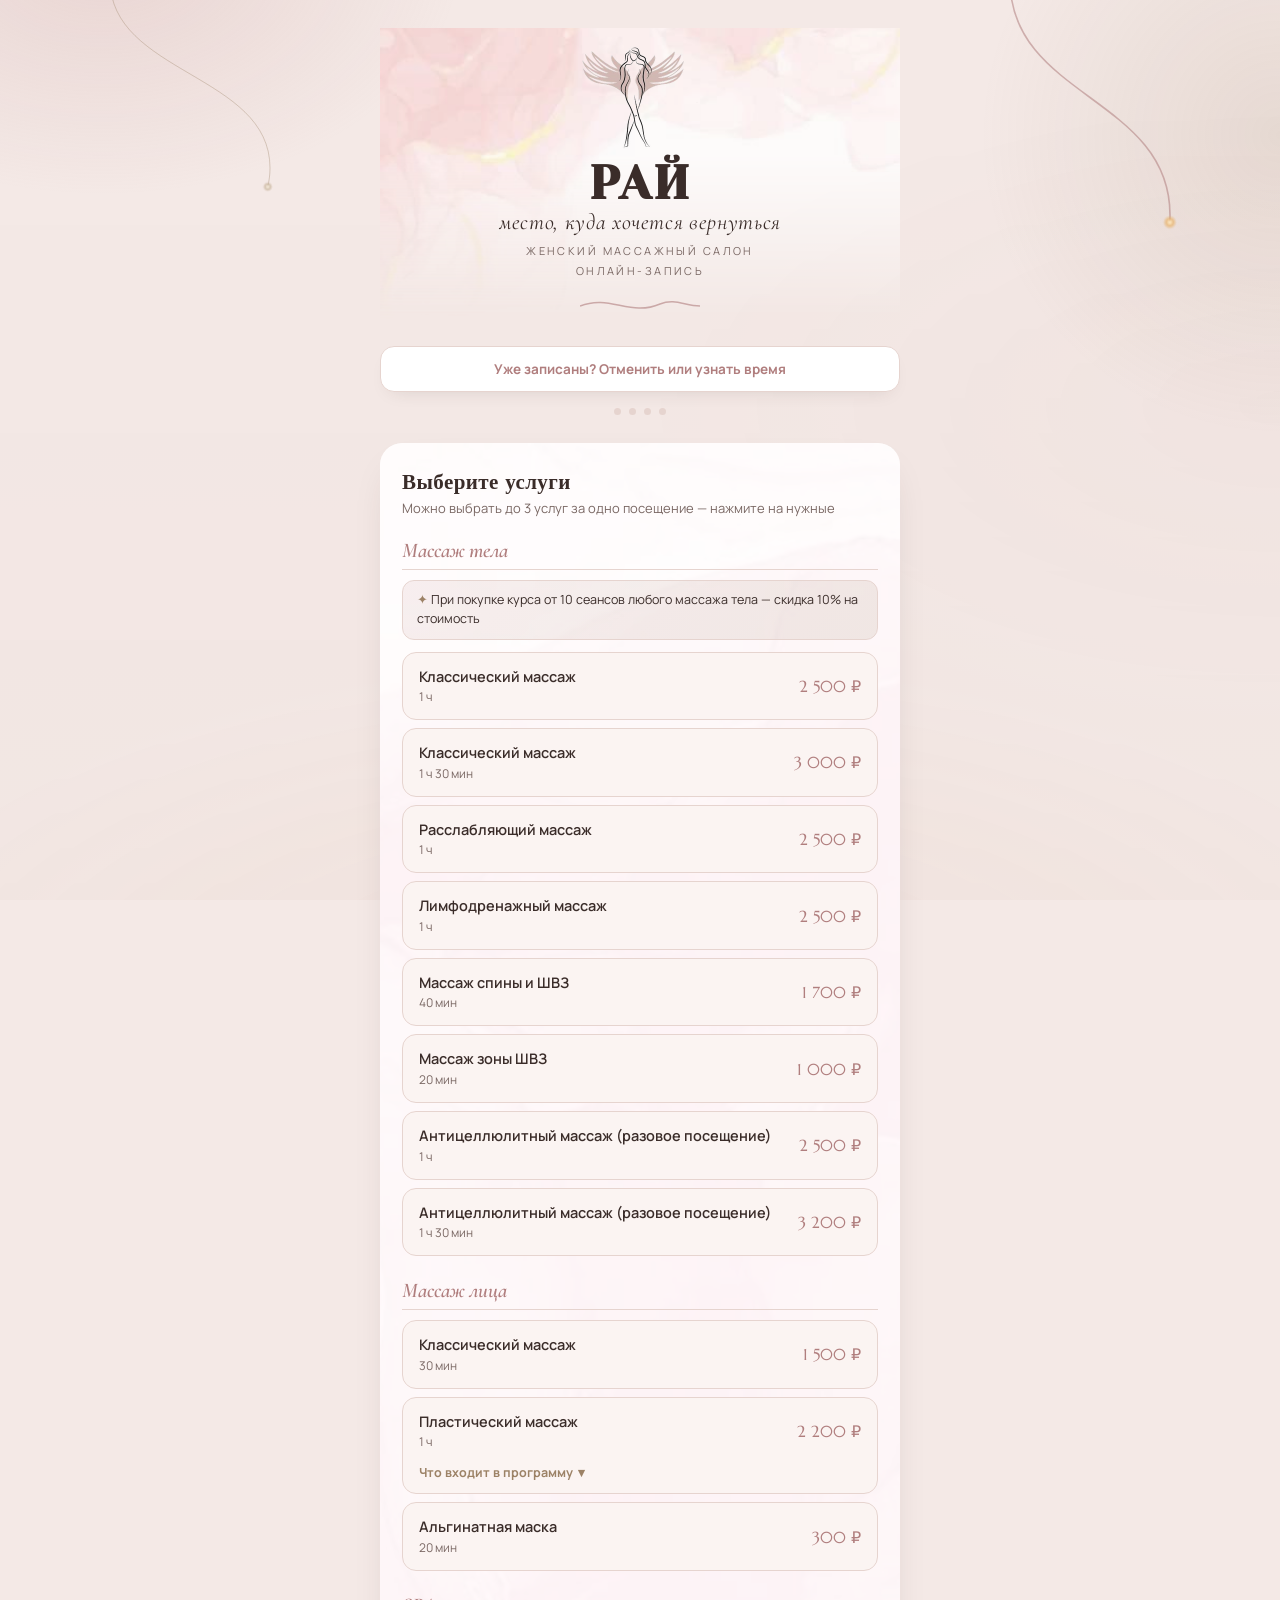
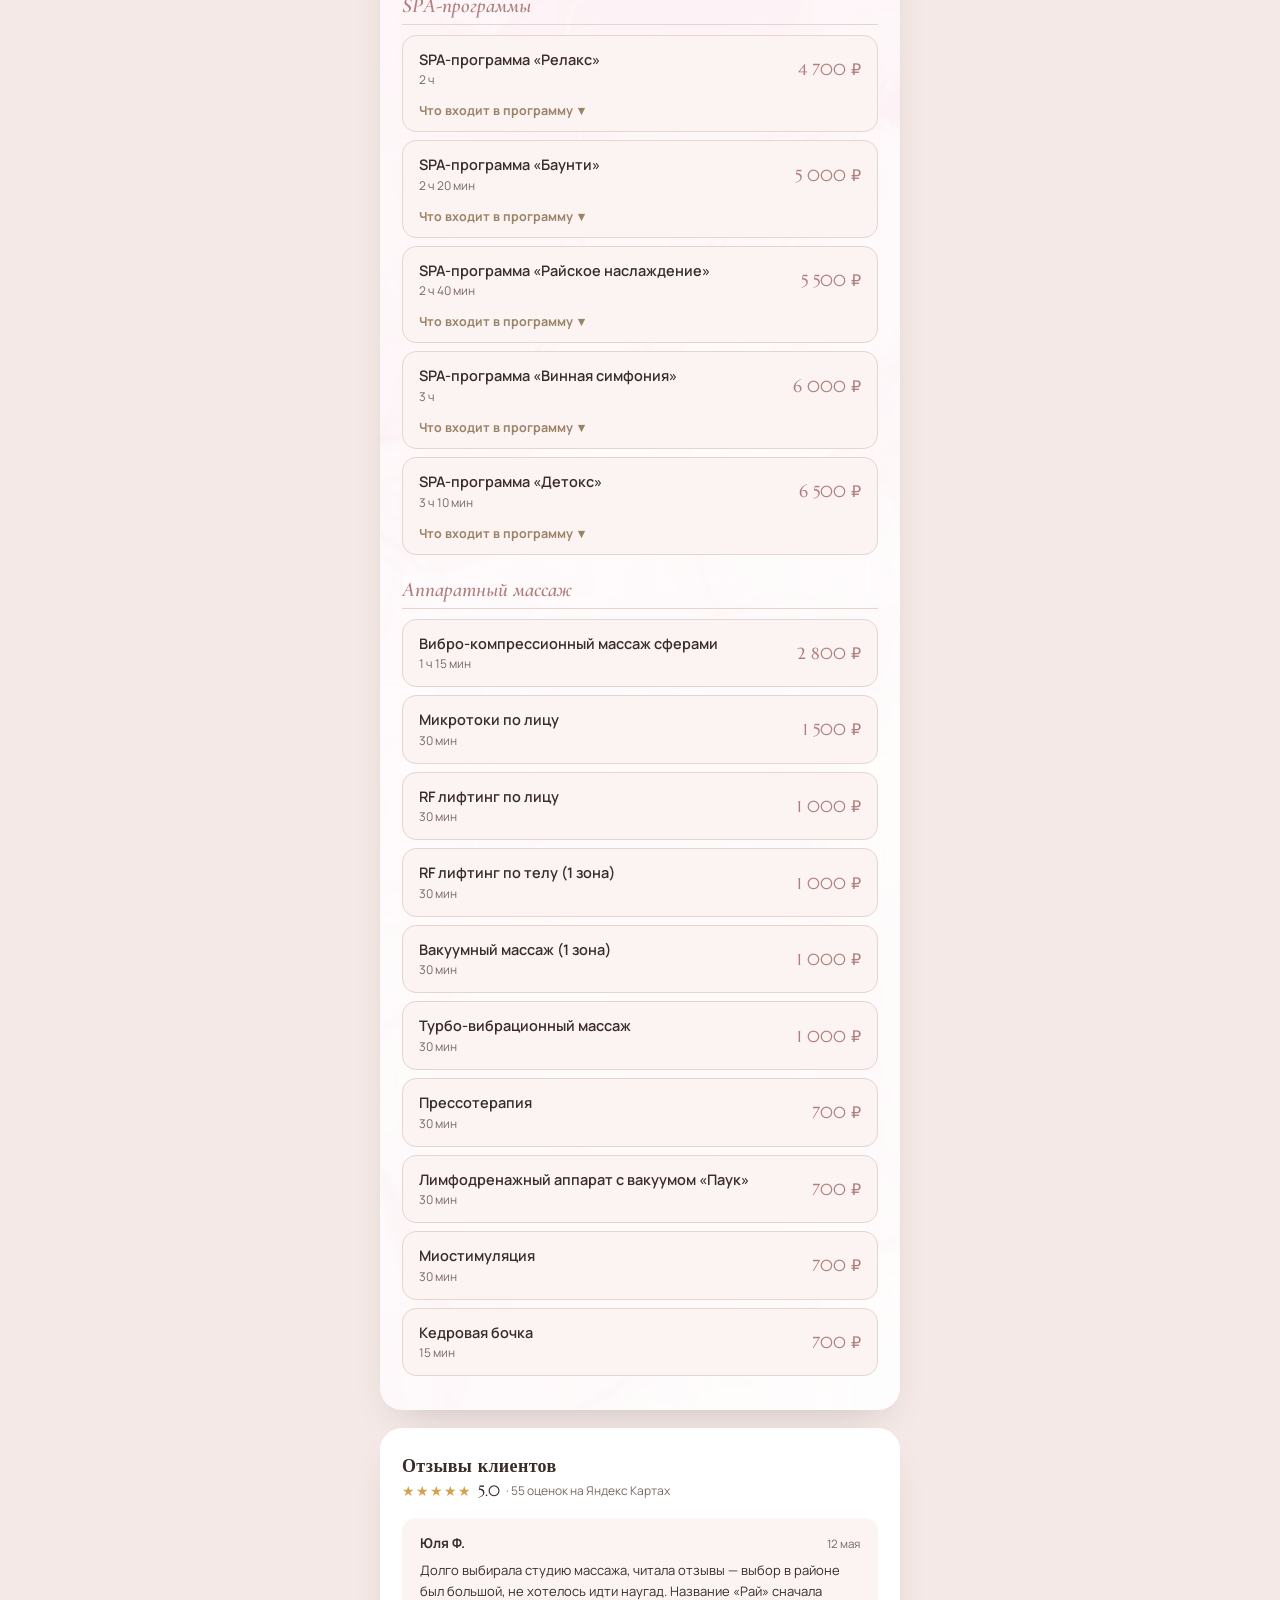
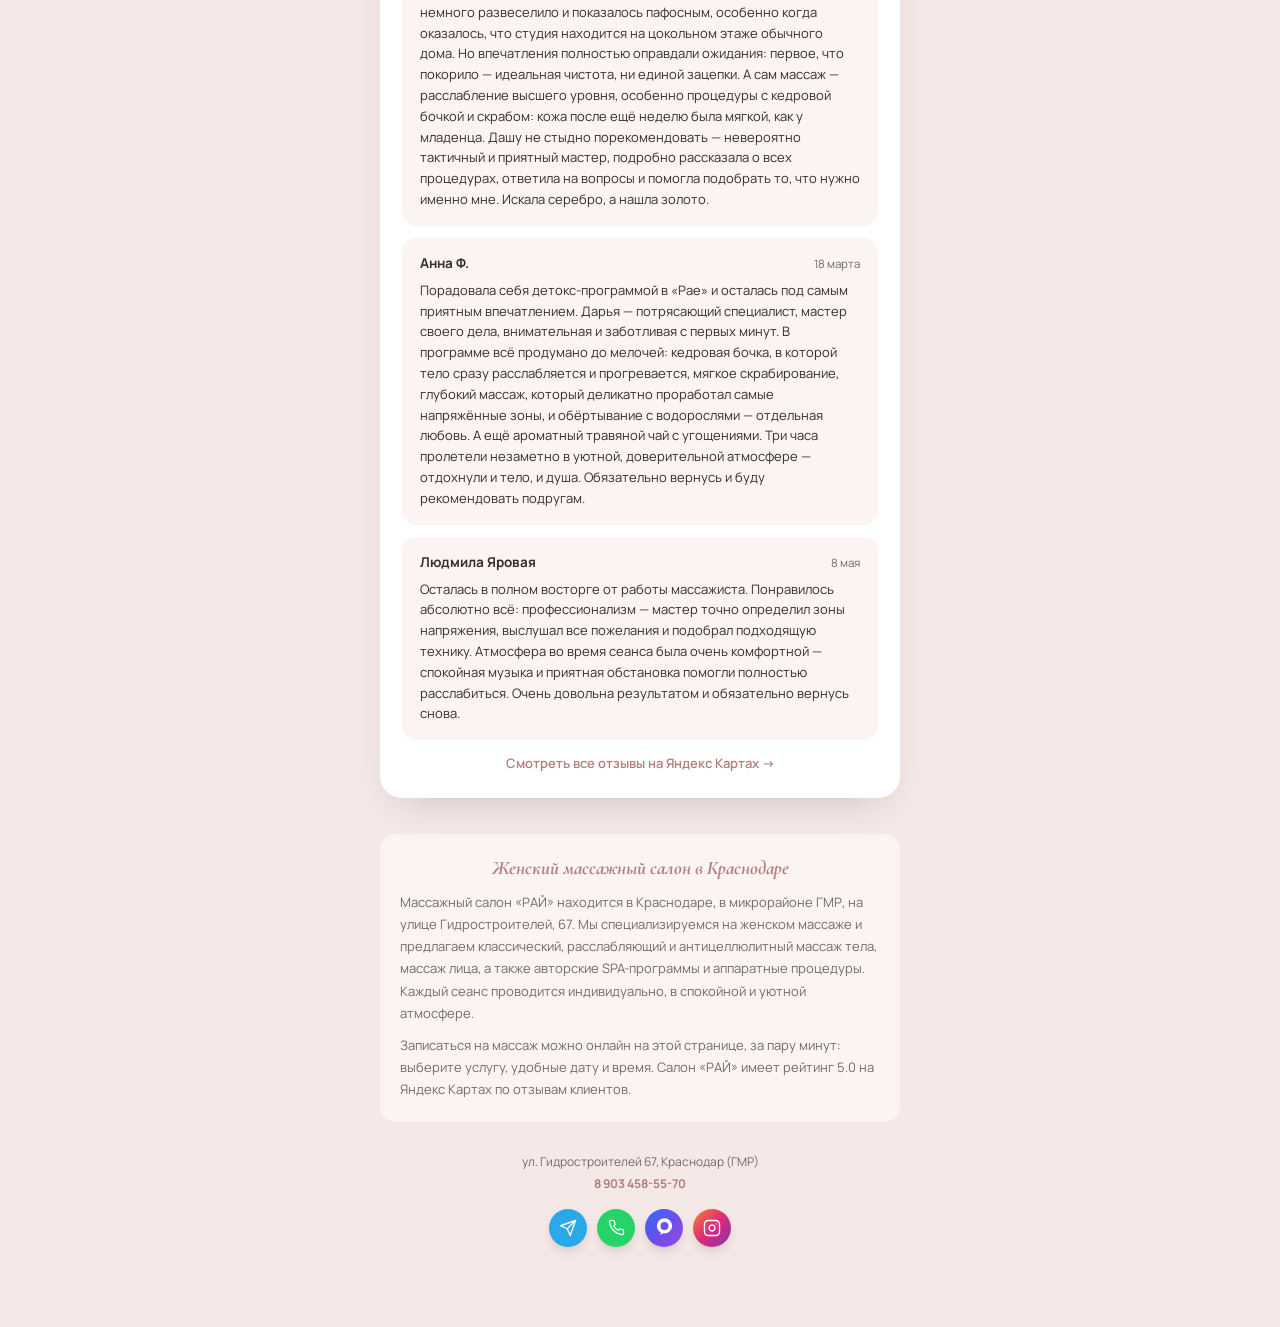
==== commit 1b9837df: "Оформление сайта: фон по прокрутке, линия-свуш, ароматы SPA-программ Перенесено из концепта (concept" ====
--- a/index.html
+++ b/index.html
@@ -52,7 +52,8 @@
 <link rel="preconnect" href="https://fonts.googleapis.com">
 <link rel="preconnect" href="https://fonts.gstatic.com" crossorigin>
 <link href="https://fonts.googleapis.com/css2?family=Cormorant+Garamond:ital,wght@0,400;0,500;0,600;1,400&family=Marcellus&family=Yeseva+One&family=Manrope:wght@400;500;600;700&display=swap" rel="stylesheet">
-<link rel="stylesheet" href="css/site.css?v=20261023">
+<link rel="stylesheet" href="css/site.css?v=20261026">
+<link rel="stylesheet" href="css/effects.css?v=20261026">
 </head>
 <body>
 
@@ -274,6 +275,7 @@
 </div>
 
 <script src="js/services.js?v=20261023"></script>
-<script src="js/booking.js?v=20261023"></script>
+<script src="js/booking.js?v=20261026"></script>
+<script src="js/effects.js?v=20261026"></script>
 </body>
 </html>
--- a/css/site.css
+++ b/css/site.css
@@ -321,7 +321,9 @@
   .confirm-title{ font-family:'Marcellus', serif; font-size:23px; text-align:center; margin:0 0 8px; }
   .confirm-sub{ text-align:center; font-size:13.5px; color:var(--ink-soft); margin-bottom:24px; line-height:1.6; }
   .confirm-details{ background:var(--bg-soft); border-radius:14px; padding:18px; }
-  .confirm-details .row{ display:flex; justify-content:space-between; padding:7px 0; font-size:13.5px; border-bottom:1px solid var(--line); }
+  .confirm-details .row{ display:flex; justify-content:space-between; gap:14px; padding:7px 0; font-size:13.5px; border-bottom:1px solid var(--line); }
+  .confirm-details .row span:first-child{ flex-shrink:0; color:var(--ink-soft); }
+  .confirm-details .row span:last-child{ text-align:right; }
   .confirm-details .row:last-child{ border-bottom:none; }
 
   .cancel-entry{ text-align:center; margin-bottom:16px; }
--- a/css/effects.css
+++ b/css/effects.css
@@ -0,0 +1,131 @@
+/* Оформление страницы записи: живой фон по прокрутке, линия-свуш, «ароматы» SPA.
+   Слои создаёт js/effects.js и вешает на <html> класс .fx — без JS
+   страница выглядит как раньше. Анимируются только opacity и transform:
+   это не нагружает слабые телефоны (никаких blur и пересчёта вёрстки). */
+
+.ambient{ position:fixed; inset:0; z-index:0; pointer-events:none; overflow:hidden; }
+.amb{ position:absolute; inset:0; opacity:0; will-change:opacity; }
+
+/* Вечер: чем ниже по странице, тем теплее — как свечи на афишах салона */
+.amb-evening{
+  background:
+    radial-gradient(ellipse 90% 55% at 50% 112%, rgba(214,160,92,0.34), transparent 70%),
+    radial-gradient(ellipse 70% 50% at 100% 45%, rgba(156,96,86,0.16), transparent 70%),
+    linear-gradient(180deg, rgba(120,80,70,0) 0%, rgba(120,80,70,0.10) 100%);
+}
+
+/* Ароматы SPA-программ — по слою на каждую, смена плавным перетеканием */
+.amb-aroma{ transition:opacity 1.2s ease; }
+.amb-aroma.on{ opacity:1; }
+.amb-lavender{ background:radial-gradient(ellipse 90% 70% at 12% 45%, rgba(155,140,196,0.32), transparent 70%), radial-gradient(ellipse 80% 60% at 92% 85%, rgba(201,154,154,0.20), transparent 70%); }
+.amb-lime{     background:radial-gradient(ellipse 90% 70% at 12% 45%, rgba(150,190,120,0.28), transparent 70%), radial-gradient(ellipse 80% 60% at 92% 85%, rgba(240,228,200,0.55), transparent 70%); }
+.amb-citrus{   background:radial-gradient(ellipse 90% 70% at 12% 45%, rgba(240,196,92,0.32), transparent 70%), radial-gradient(ellipse 80% 60% at 92% 85%, rgba(232,150,90,0.18), transparent 70%); }
+.amb-wine{     background:radial-gradient(ellipse 90% 70% at 12% 45%, rgba(142,59,82,0.24), transparent 70%), radial-gradient(ellipse 80% 60% at 92% 85%, rgba(196,120,140,0.20), transparent 70%); }
+.amb-sea{      background:radial-gradient(ellipse 90% 70% at 12% 45%, rgba(94,140,106,0.26), transparent 70%), radial-gradient(ellipse 80% 60% at 92% 85%, rgba(120,170,160,0.20), transparent 70%); }
+
+/* Линия-свуш: рисуется по мере прокрутки, на кончике — огонёк */
+.flow{ position:absolute; inset:0; width:100%; height:100%; }
+/* Длину пунктира выставляет effects.js по настоящей длине пути; до этого линия скрыта */
+.flow path{ fill:none; stroke-linecap:round; }
+.flow:not(.ready){ visibility:hidden; }
+.flow-main{ stroke:rgba(176,126,126,0.55); stroke-width:1.6; }
+.flow-thin{ stroke:rgba(156,130,102,0.35); stroke-width:1; }
+.flow-spark{
+  position:absolute; left:0; top:0; width:14px; height:14px; margin:-7px 0 0 -7px; border-radius:50%;
+  background:radial-gradient(circle, rgba(255,236,200,1) 0%, rgba(232,180,110,0.75) 35%, rgba(232,180,110,0) 70%);
+  opacity:0; will-change:transform, opacity;
+}
+
+/* Огонёк левой, тонкой линии — меньше и тише */
+.flow-spark-thin{ width:10px; height:10px; margin:-5px 0 0 -5px; filter:saturate(.7); }
+.flow-spark-thin{ background:radial-gradient(circle, rgba(255,240,215,0.95) 0%, rgba(200,170,130,0.6) 38%, rgba(200,170,130,0) 70%); }
+
+/* Плывущие веточки и дольки — цвет берут из аромата */
+.petals{ position:absolute; inset:0; }
+/* Подъём рисунков задаёт effects.js через element.animate() готовыми
+   числами. CSS-переменные внутри @keyframes Яндекс Браузер на Android не
+   анимирует: рисунок сразу вставал в конечную точку и стоял на месте. */
+.petal{ position:absolute; bottom:-60px; opacity:0; will-change:transform, opacity; }
+.petal svg{ width:100%; height:100%; animation:petal-sway 6s ease-in-out infinite alternate; }
+.petals.fade .petal{ opacity:0 !important; }
+@keyframes petal-sway{ from{ transform:translateX(-14px); } to{ transform:translateX(14px); } }
+
+/* Вспорх по нажатию на программу: рисунки поднимаются из карточки поверх
+   страницы и тают. Фоновые рисунки на телефоне почти скрыты карточками —
+   этот отклик видно на любом экране. Нажатиям не мешает (pointer-events). */
+.aroma-burst{ position:fixed; inset:0; z-index:30; pointer-events:none; overflow:hidden; }
+.burst-sprig{ position:absolute; opacity:0; will-change:transform, opacity; }
+.burst-sprig svg{ width:100%; height:100%; animation:petal-sway 1.3s ease-in-out infinite alternate; }
+
+/* На телефоне панель услуг закрывает весь экран, и фон за ней не виден.
+   Поэтому аромат проявляется и внутри панели: она чуть окрашивается,
+   лепестки плывут в просветах между карточками, а у активной программы
+   в углу проступает её рисунок. */
+.fx #step1{ transition:background-color .9s ease; }
+/* После появления панели transform с неё снимаем: иначе position:fixed у
+   лепестков считался бы от панели, а не от экрана. */
+.fx #step1{ animation-fill-mode:backwards; }
+.fx #step1 > .petals{ position:fixed; inset:0; z-index:-1; pointer-events:none; overflow:hidden; }
+html[data-aroma="lavender"] #step1{ background-color:#F6F2FB; }
+html[data-aroma="lime"]     #step1{ background-color:#F3F7EE; }
+html[data-aroma="citrus"]   #step1{ background-color:#FDF7EA; }
+html[data-aroma="wine"]     #step1{ background-color:#FAEFF2; }
+html[data-aroma="sea"]      #step1{ background-color:#EEF5F1; }
+
+.fx .service{ position:relative; transition:border-color .4s, background .4s, box-shadow .6s; }
+.fx .service-row, .fx .spa-toggle, .fx .spa-details{ position:relative; z-index:1; }
+/* Содержимое карточек выше поднято на слой 1 (над рисунком аромата) —
+   липкая плашка «Продолжить» должна оставаться над ними. */
+.fx .services-footer{ z-index:2; }
+.fx .service.aroma-on{ border-color:var(--aroma-ink); box-shadow:0 10px 28px -14px var(--aroma-ink), inset 0 0 0 1px var(--aroma-ink); }
+.fx .service.aroma-on .service-name{ color:var(--aroma-ink); }
+.fx .service.aroma-on .spa-toggle{ color:var(--aroma-ink); }
+.aroma-mark{
+  position:absolute; right:-10px; bottom:-14px; width:92px; height:92px; color:var(--aroma-ink);
+  opacity:0; transform:rotate(-14deg) scale(.8); pointer-events:none;
+  transition:opacity .8s ease, transform 1.4s cubic-bezier(.2,.8,.2,1);
+}
+.aroma-mark svg{ width:100%; height:100%; }
+.service.aroma-on .aroma-mark{ opacity:.2; transform:rotate(0) scale(1); }
+
+/* Шапка: фото уходит медленнее страницы, герб чуть отстаёт — глубина */
+.fx header::before{ transform:translate3d(0, calc(var(--hero-shift, 0) * 0.35px), 0); will-change:transform; }
+.fx .crest{ transform:translate3d(0, calc(var(--hero-shift, 0) * 0.15px), 0); opacity:calc(1 - var(--hero-shift, 0) / 520); }
+.fx .swoosh path{ stroke-dasharray:140; stroke-dashoffset:140; animation:swoosh-draw 1.6s ease .3s forwards; }
+@keyframes swoosh-draw{ to{ stroke-dashoffset:0; } }
+
+/* Плашка о ценах: мягкий блик пробегает раз в несколько секунд */
+.fx .price-notice{ position:relative; overflow:hidden; }
+.fx .price-notice::after{
+  content:""; position:absolute; top:0; bottom:0; left:-60%; width:50%;
+  background:linear-gradient(100deg, transparent, rgba(255,255,255,0.55), transparent);
+  transform:skewX(-18deg); animation:notice-shine 6s ease-in-out 1.5s infinite;
+}
+@keyframes notice-shine{ 0%{ left:-60%; } 30%,100%{ left:130%; } }
+
+/* Появление отзывов и блока «о салоне» при прокрутке */
+.fx .reveal{ opacity:0; transform:translateY(18px); transition:opacity .7s ease, transform .7s cubic-bezier(.2,.8,.2,1); }
+.fx .reveal.in{ opacity:1; transform:none; }
+
+/* На телефоне линия живёт в полосе 20px у края — делаем её заметнее */
+@media (max-width: 600px){
+  .flow-main{ stroke:rgba(176,126,126,0.75); stroke-width:2; }
+  .flow-thin{ stroke:rgba(156,130,102,0.5); stroke-width:1.4; }
+  .flow-spark{ width:18px; height:18px; margin:-9px 0 0 -9px; }
+  .flow-spark-thin{ width:12px; height:12px; margin:-6px 0 0 -6px; }
+}
+
+/* Статичный вариант — при «уменьшить движение» в системе (решает effects.js):
+   убираем блик и параллакс шапки. Плывущие веточки и дольки оставлены всем
+   намеренно: эту настройку сообщают и Windows с выключенными эффектами, и
+   Android в энергосбережении — без них аромат не увидела бы заметная часть
+   клиенток. Плывут они медленно и только после нажатия на программу. */
+.fx-still .swoosh path{ animation:none; stroke-dashoffset:0; }
+.fx-still .price-notice::after{ display:none; }
+.fx-still header::before, .fx-still .crest{ transform:none; opacity:1; }
+.fx-still .reveal{ opacity:1; transform:none; transition:none; }
+
+.fx-debug{
+  position:fixed; left:8px; right:8px; bottom:8px; z-index:50; padding:8px 10px; border-radius:10px;
+  background:rgba(58,44,41,0.88); color:#fff; font:11px/1.4 'Manrope', sans-serif; word-break:break-word;
+}
